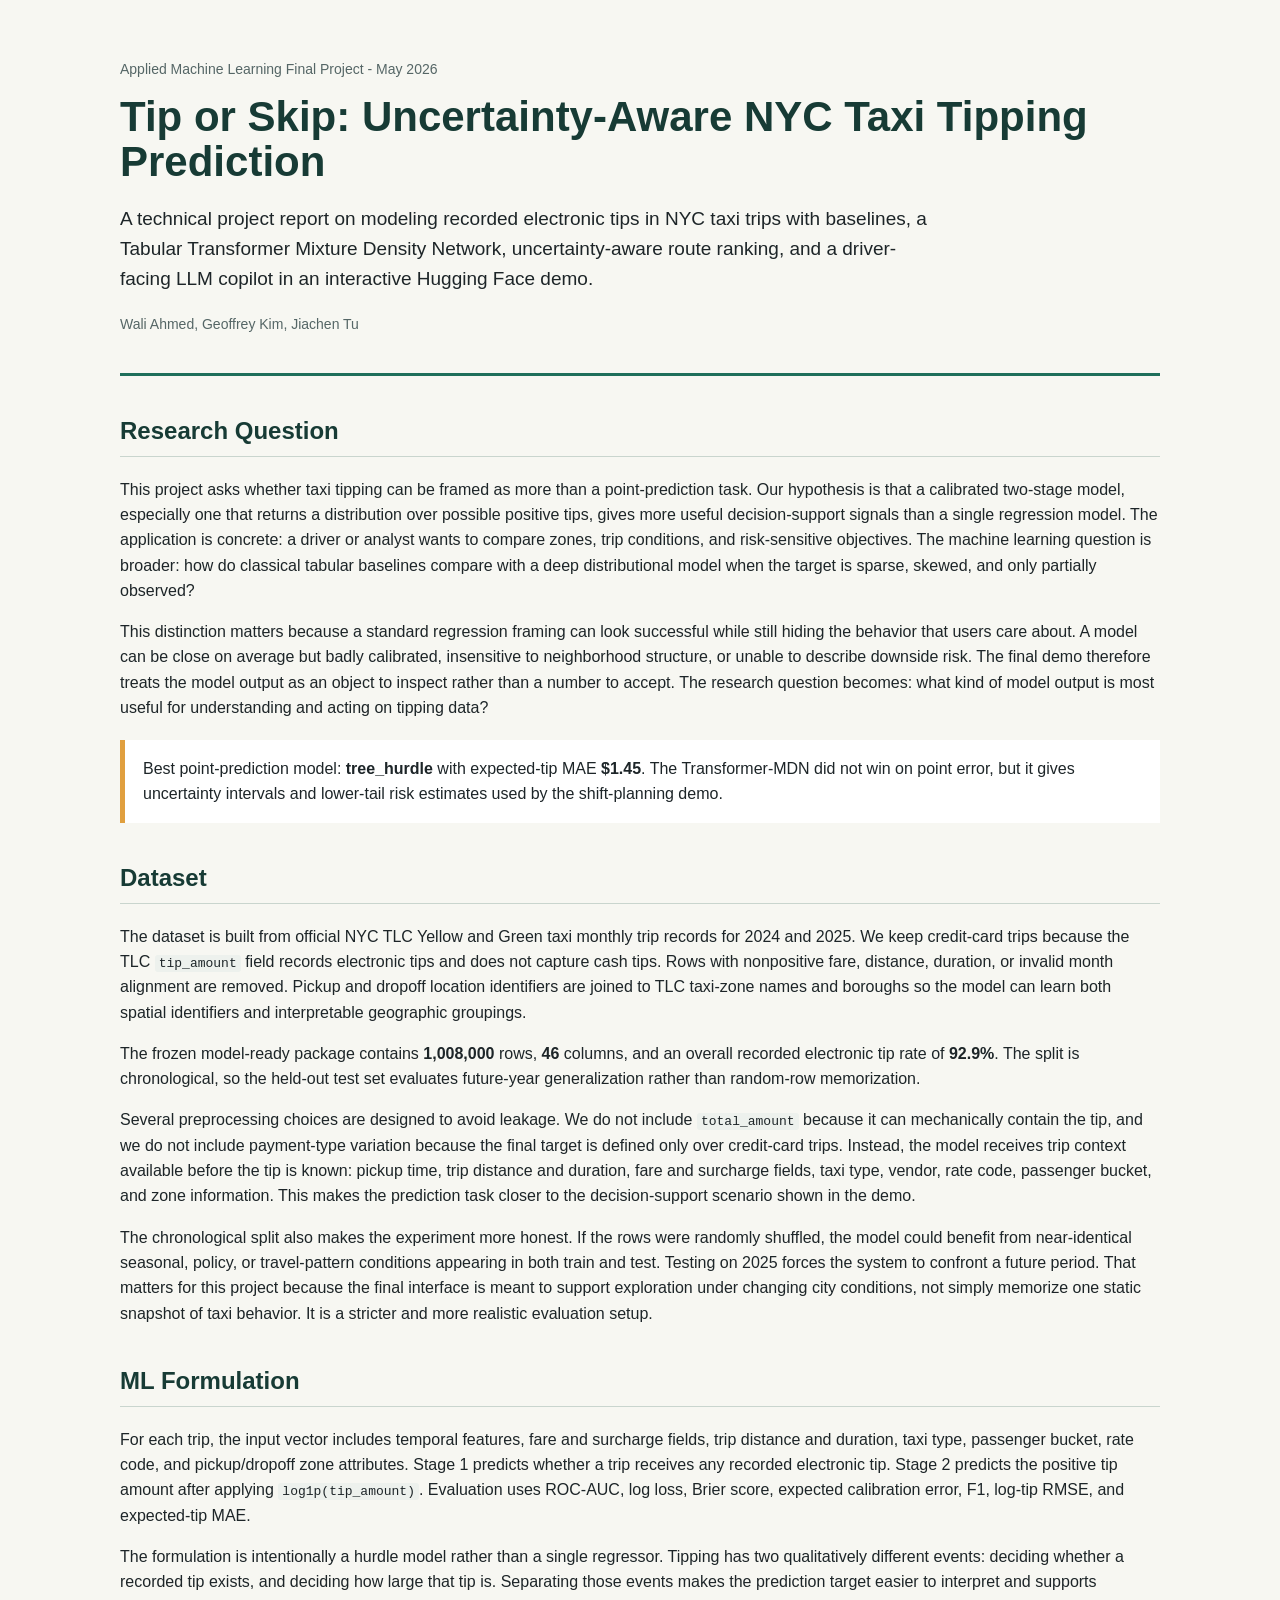
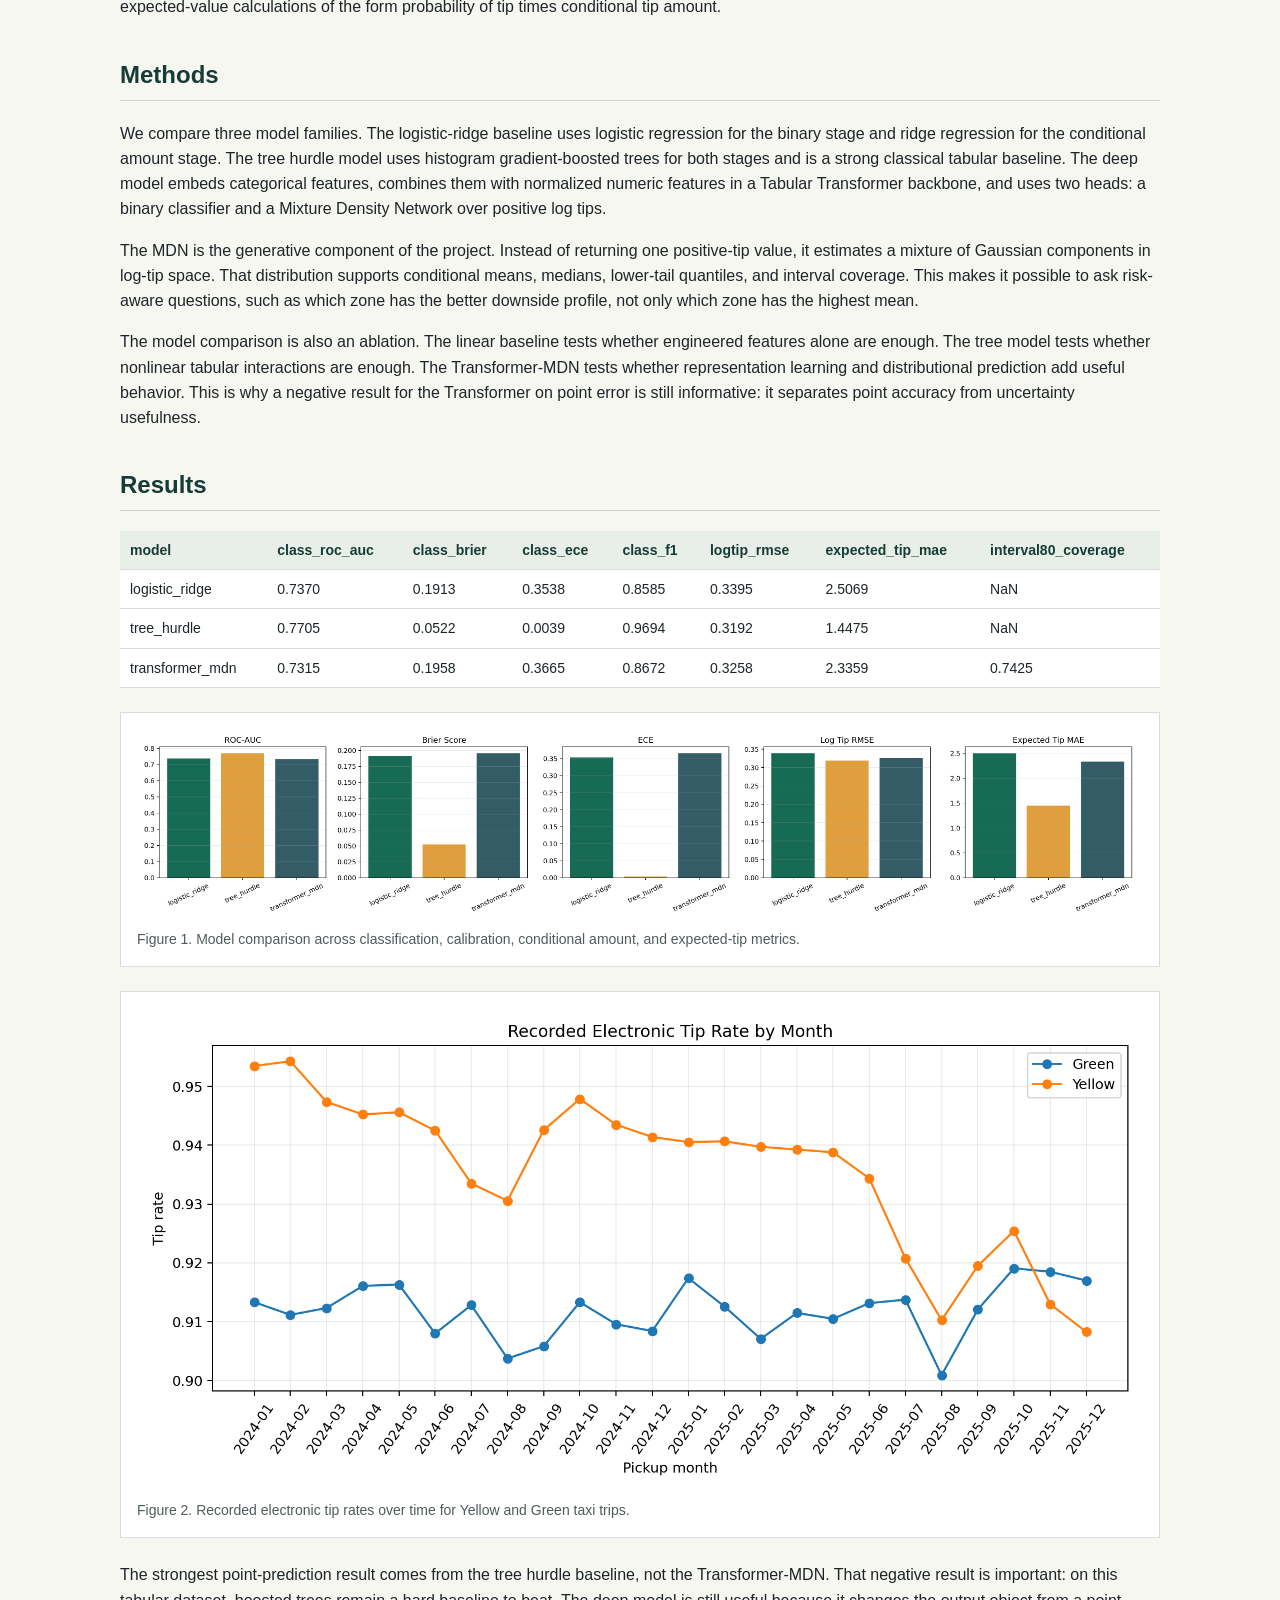
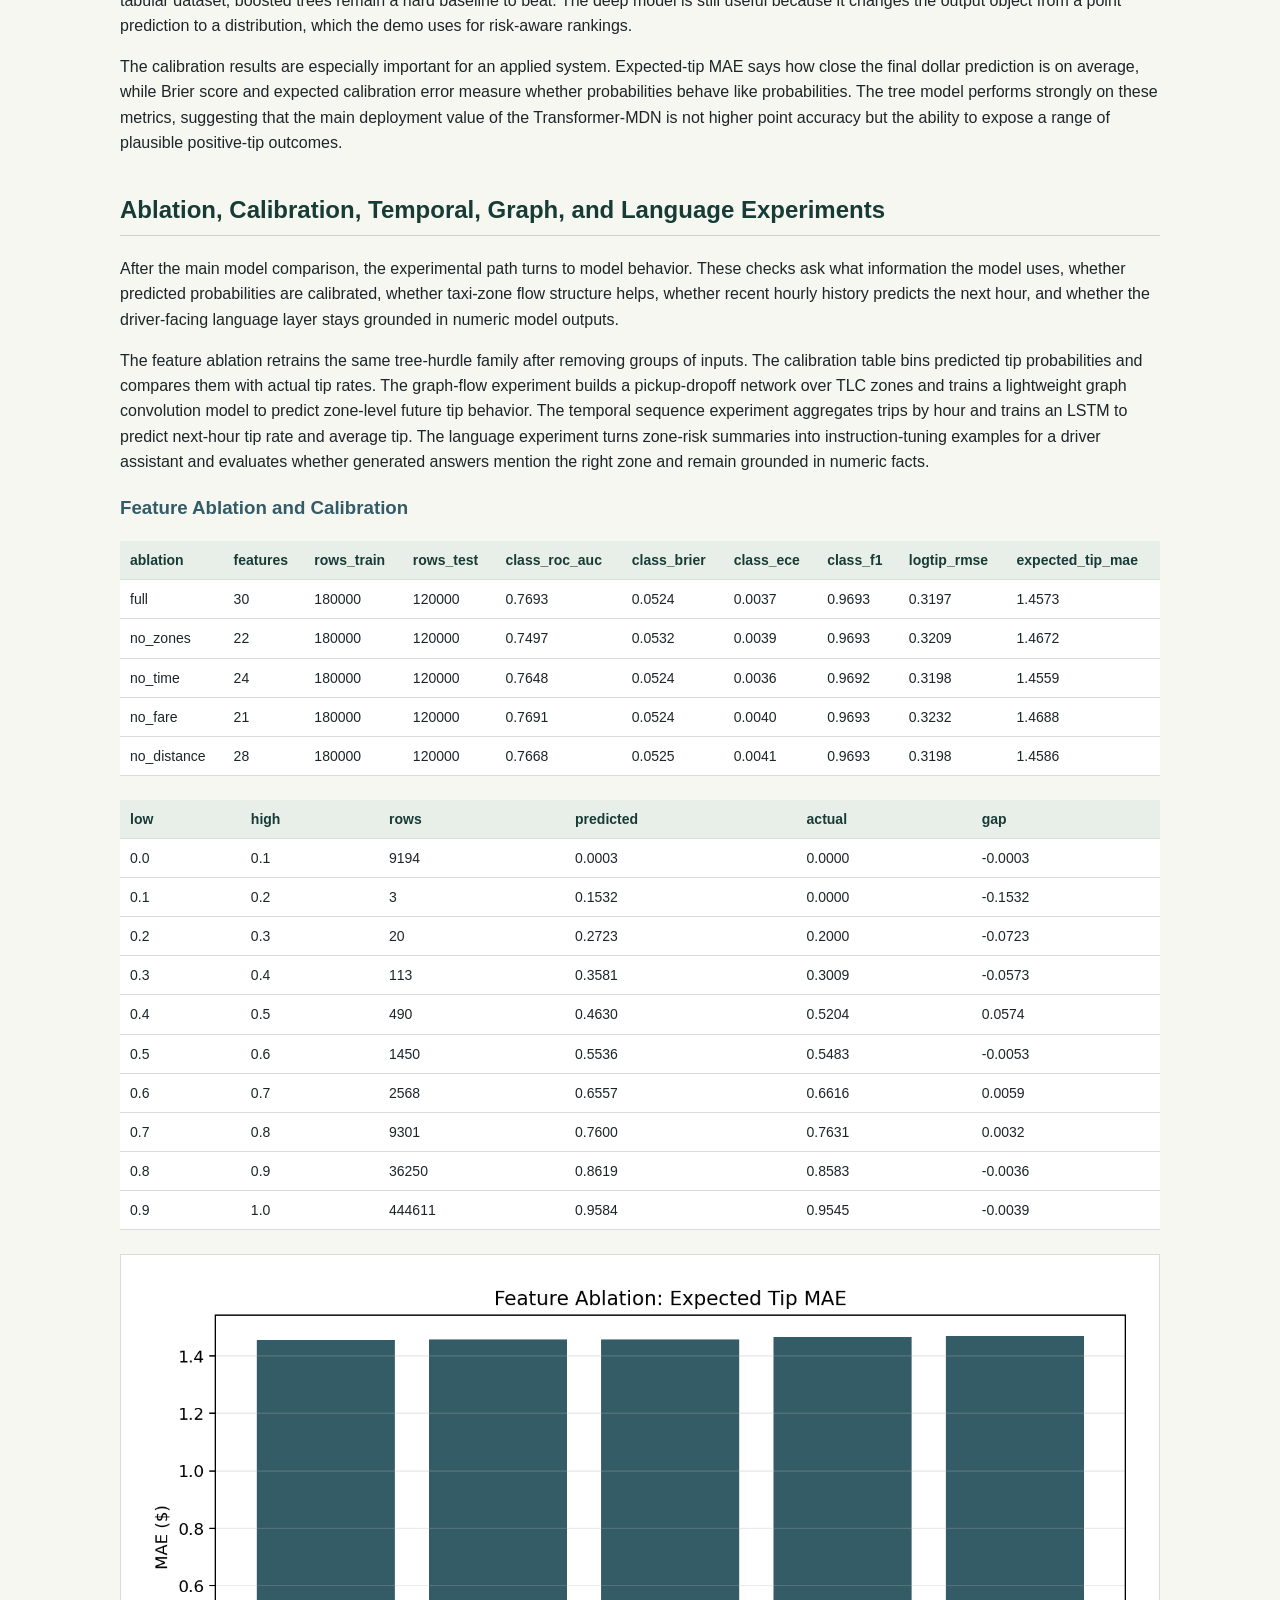
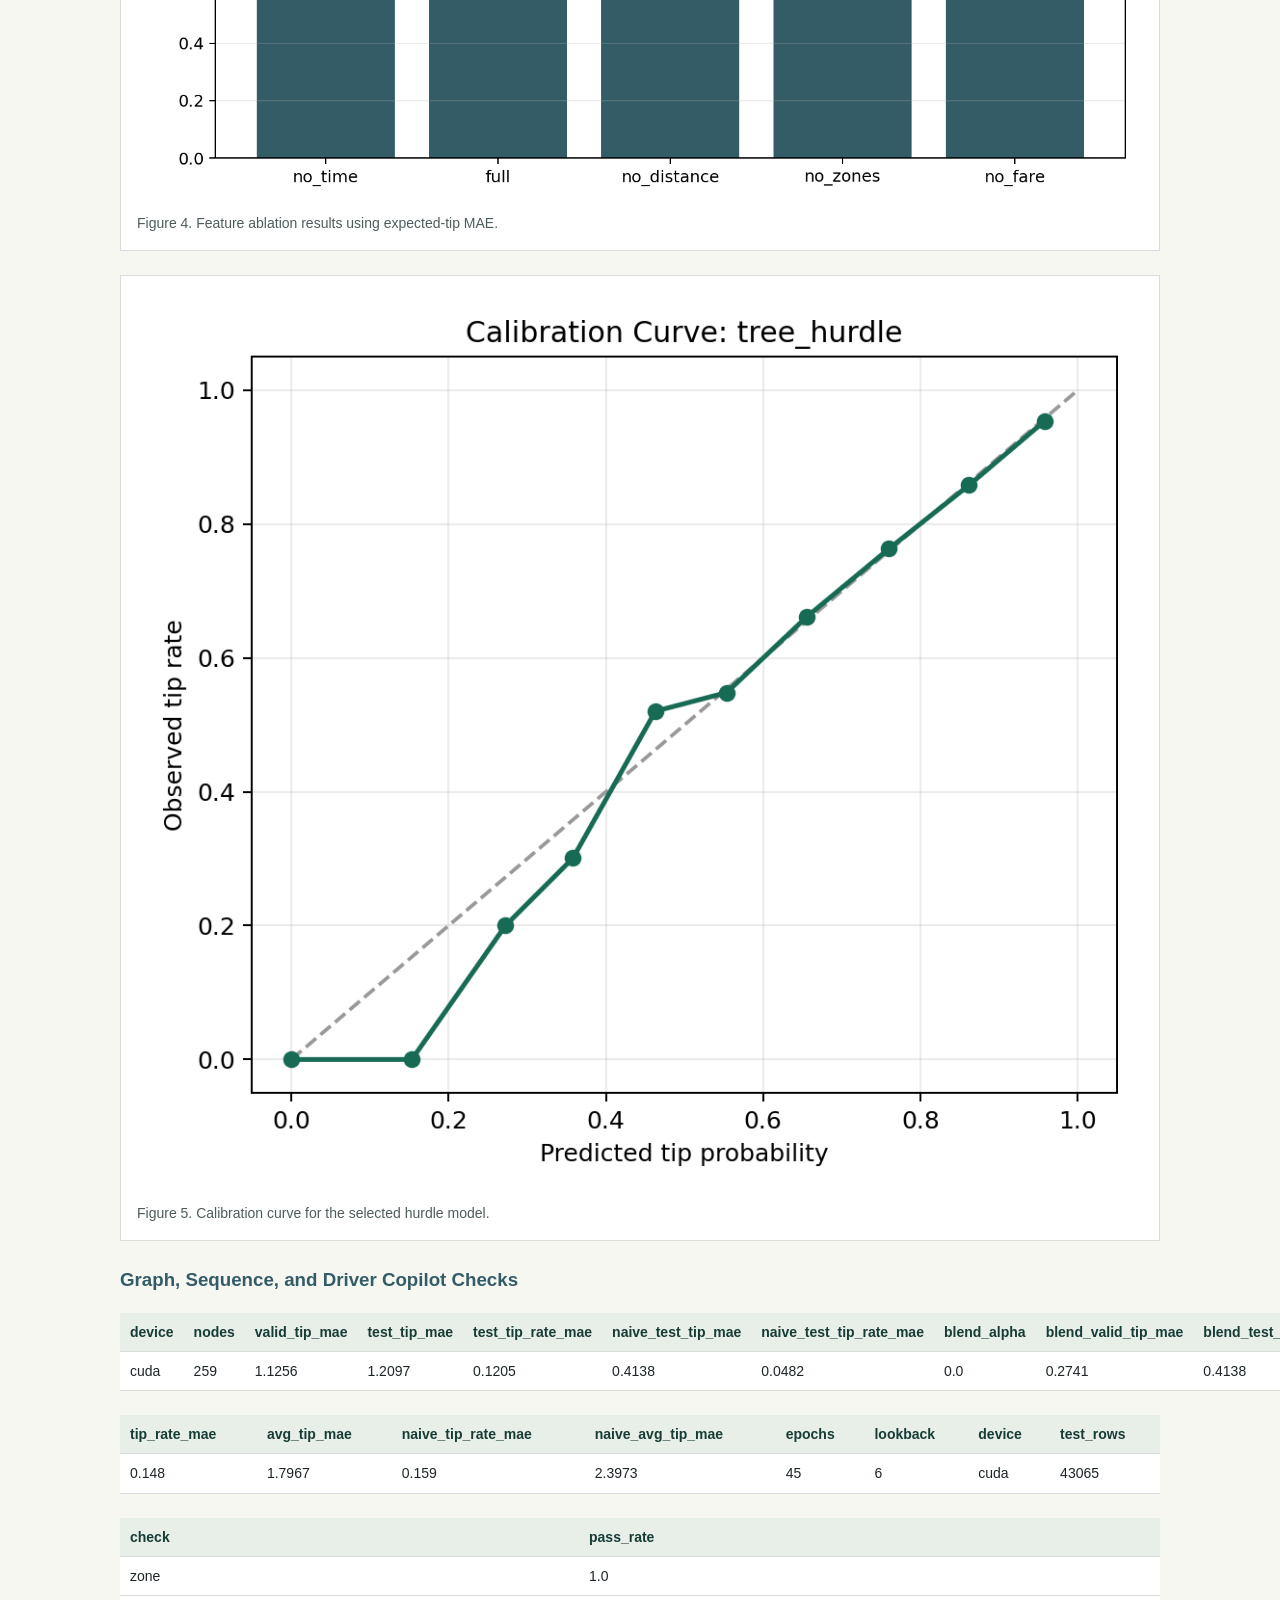
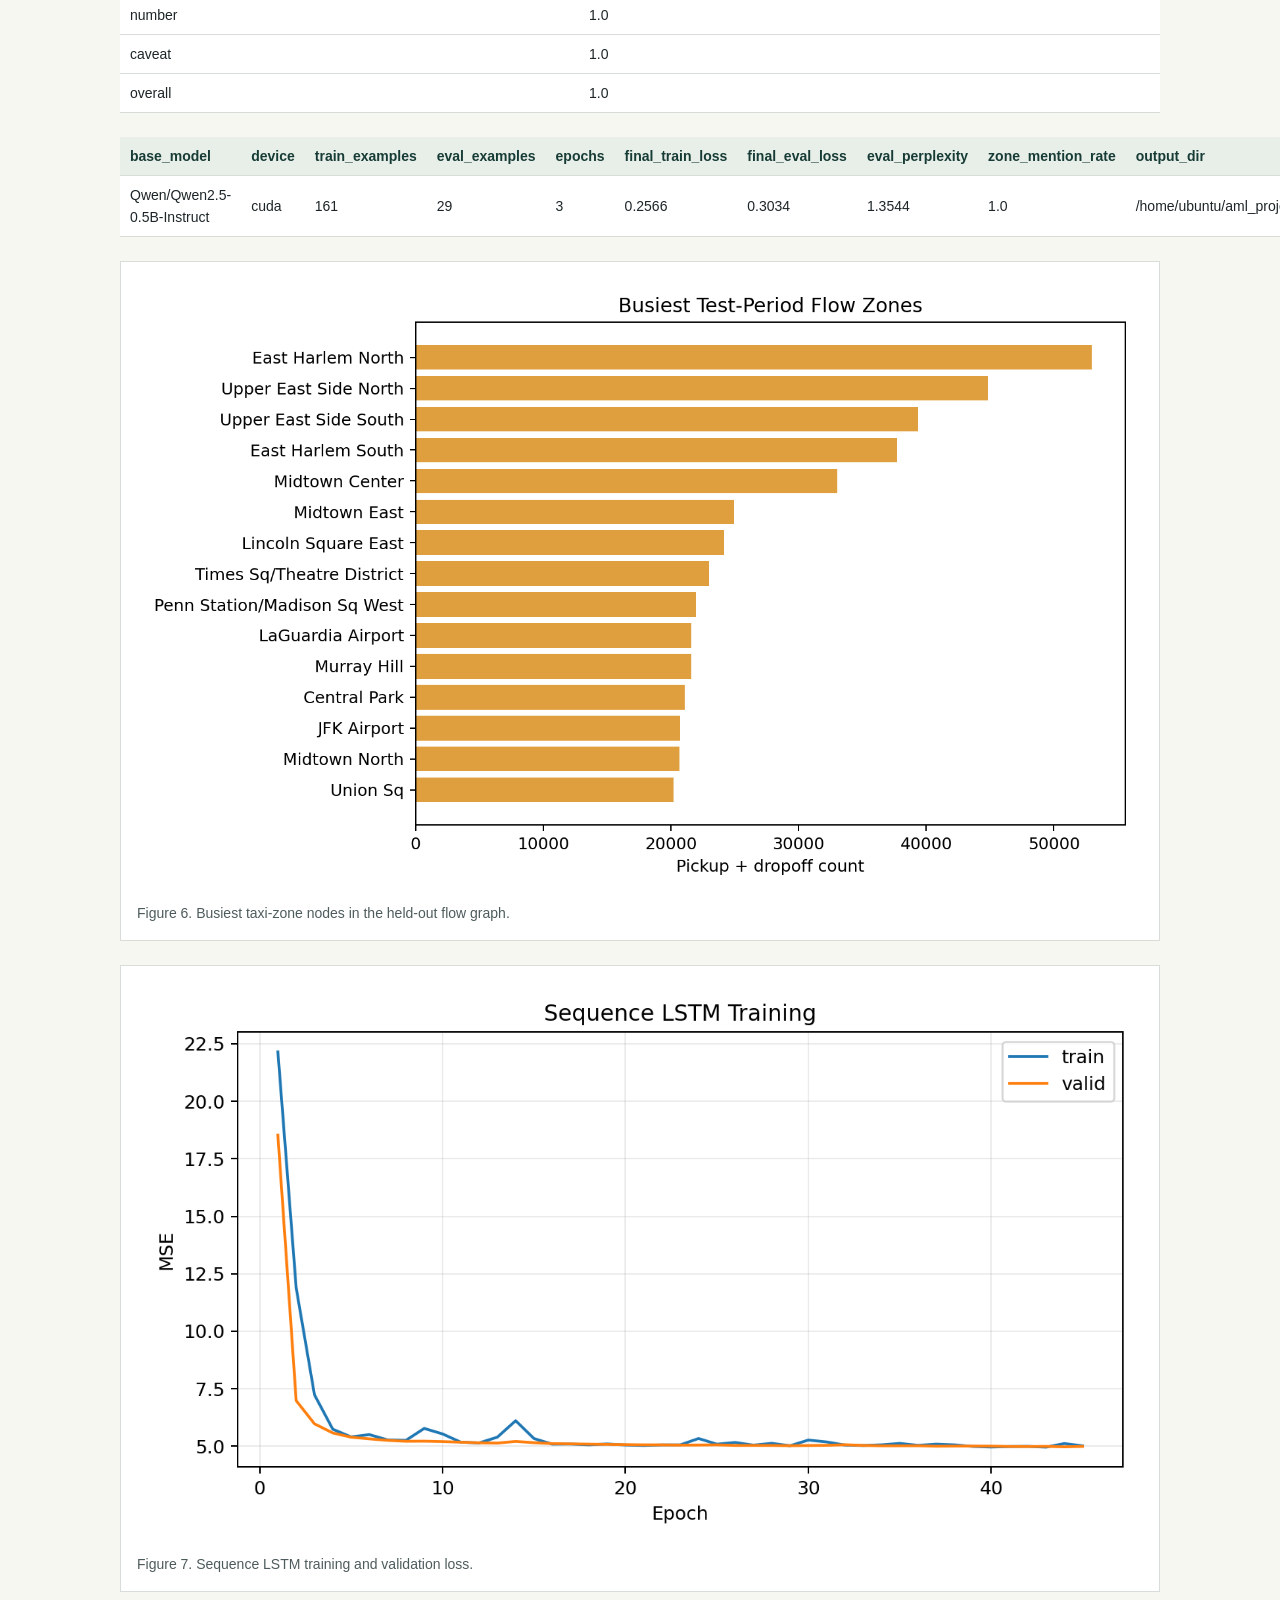
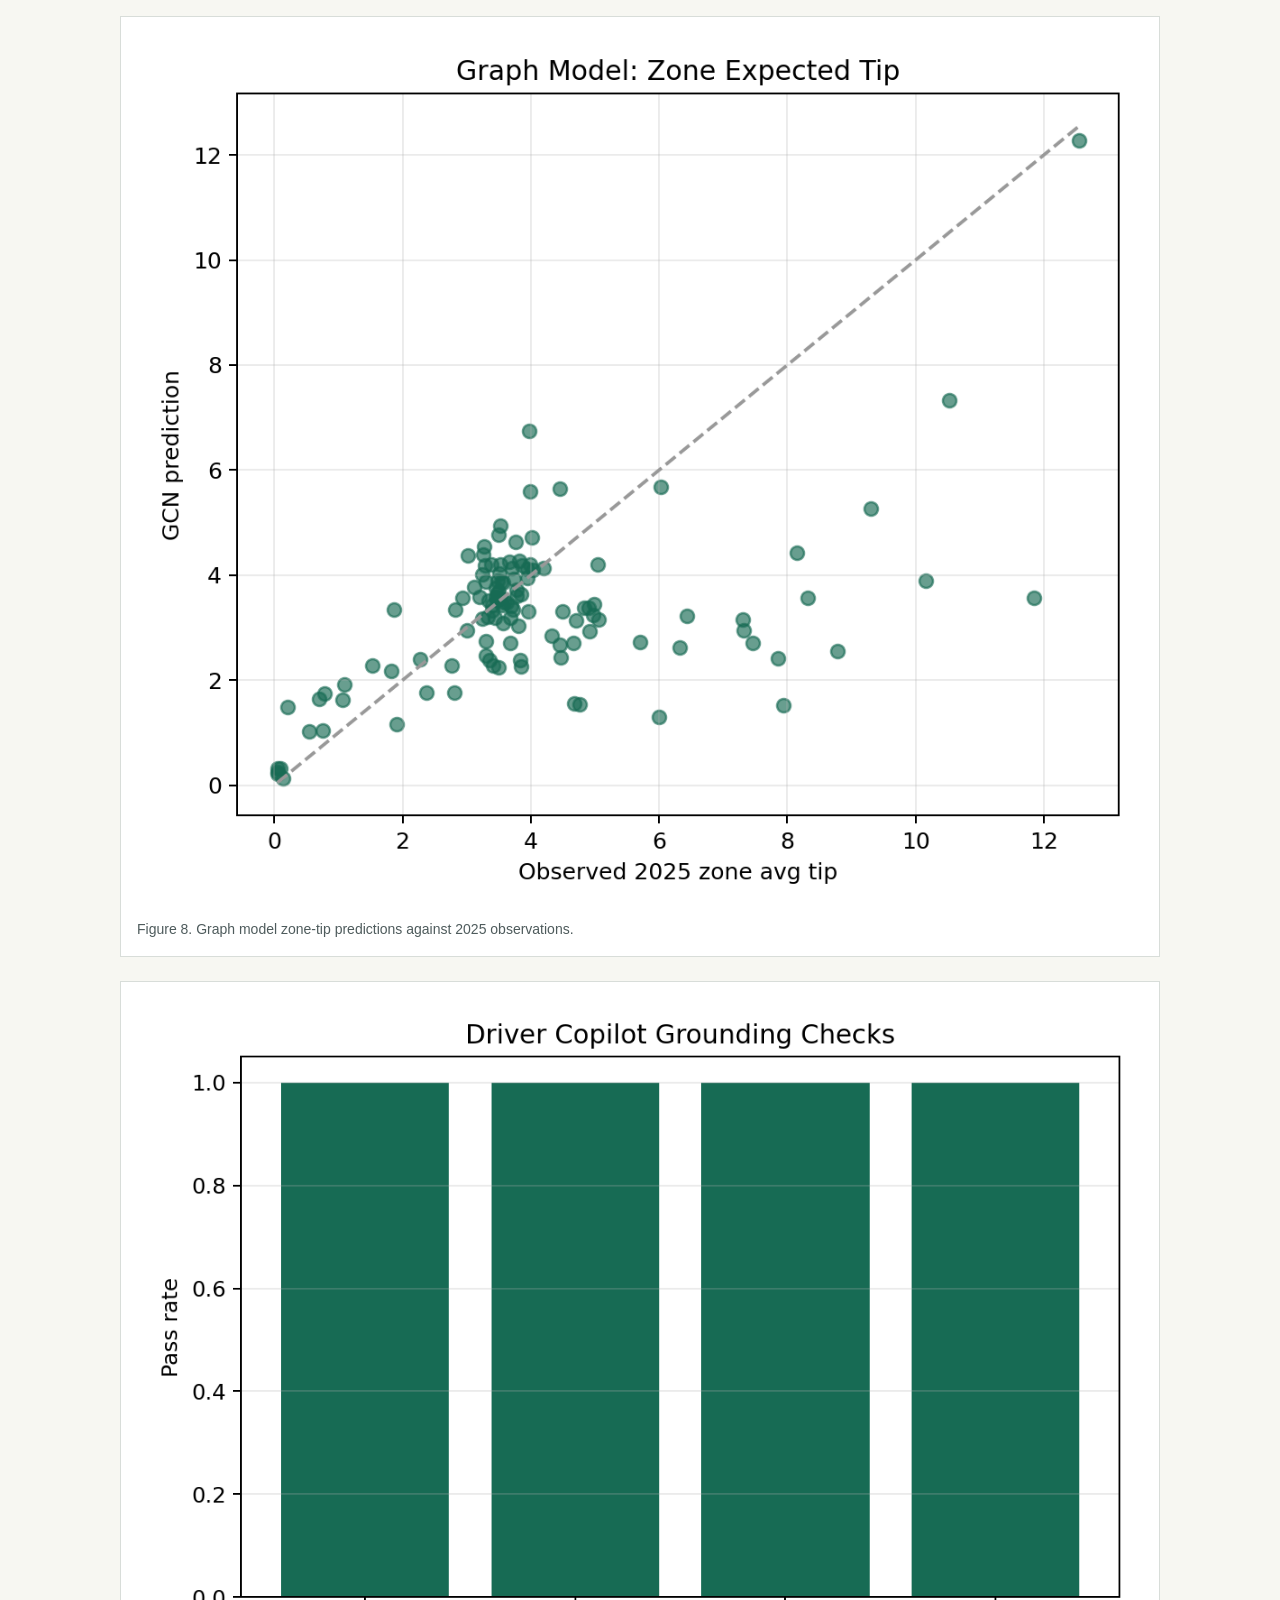
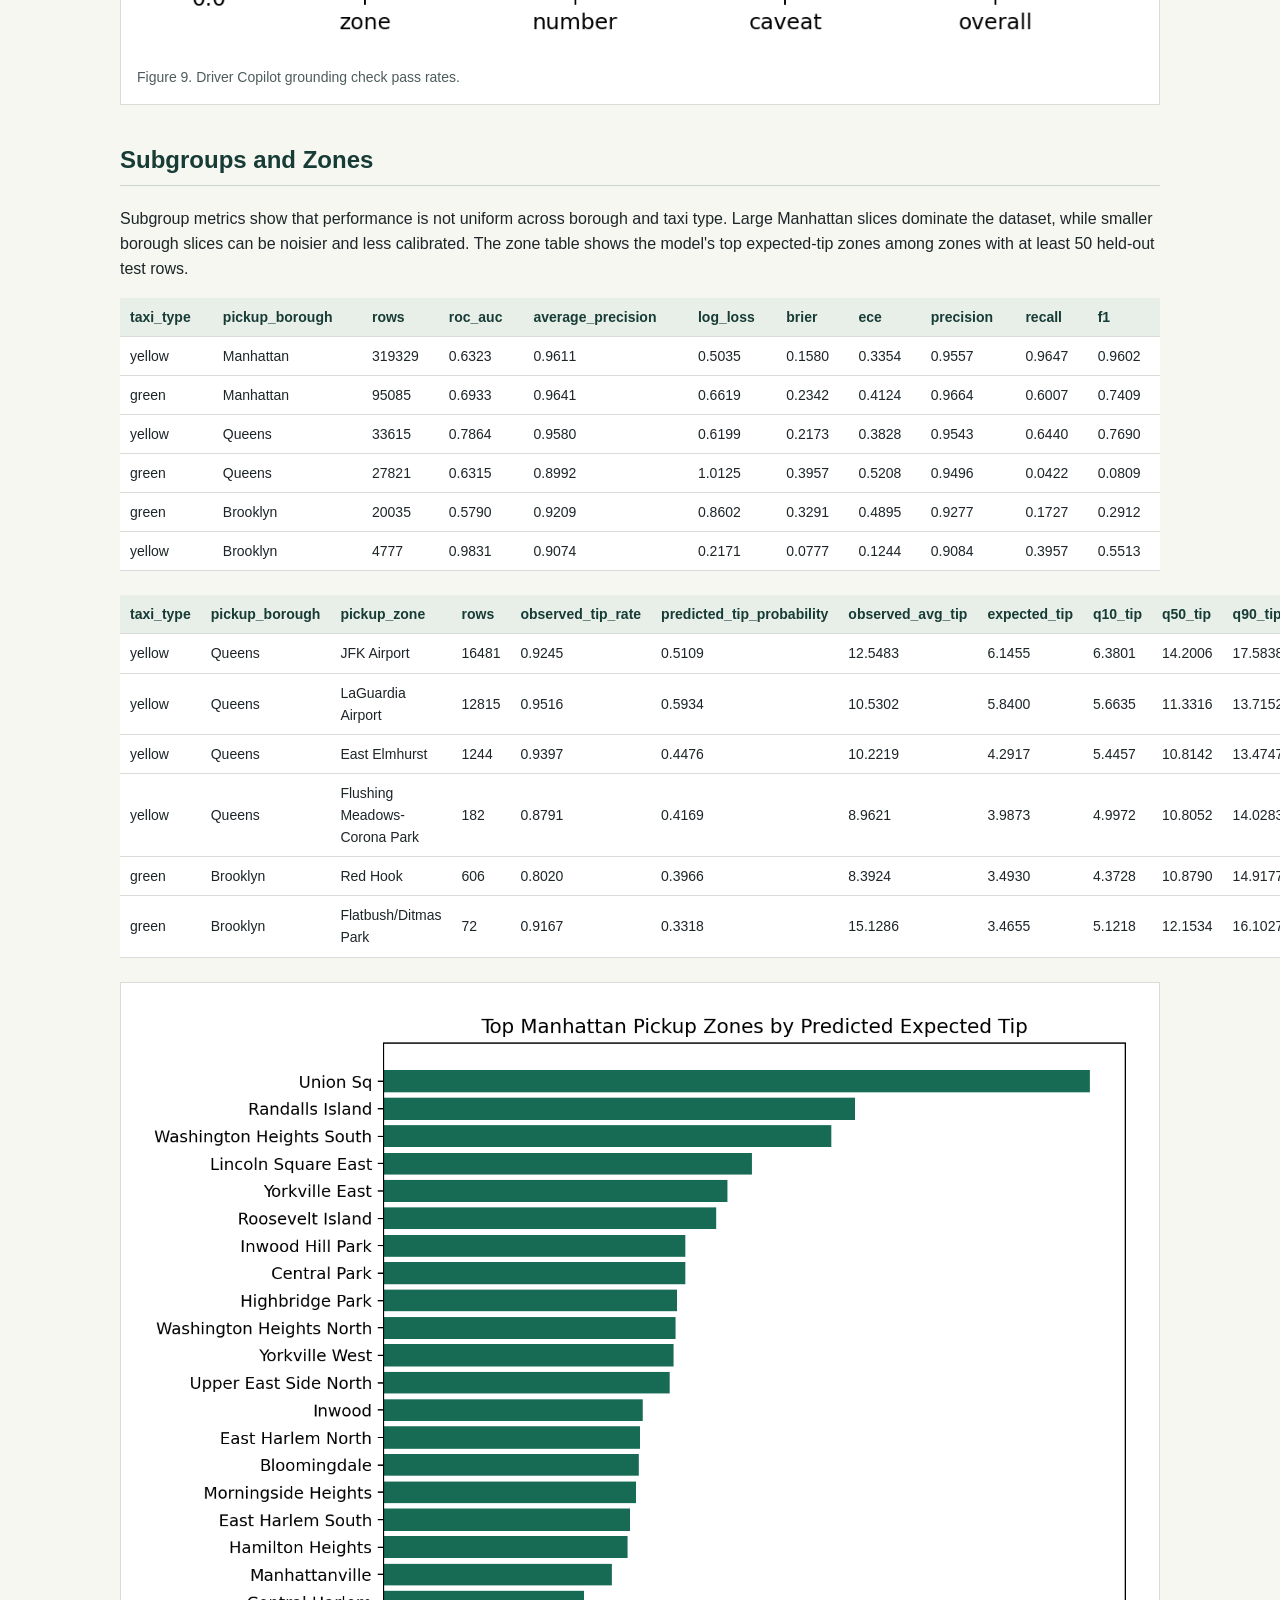
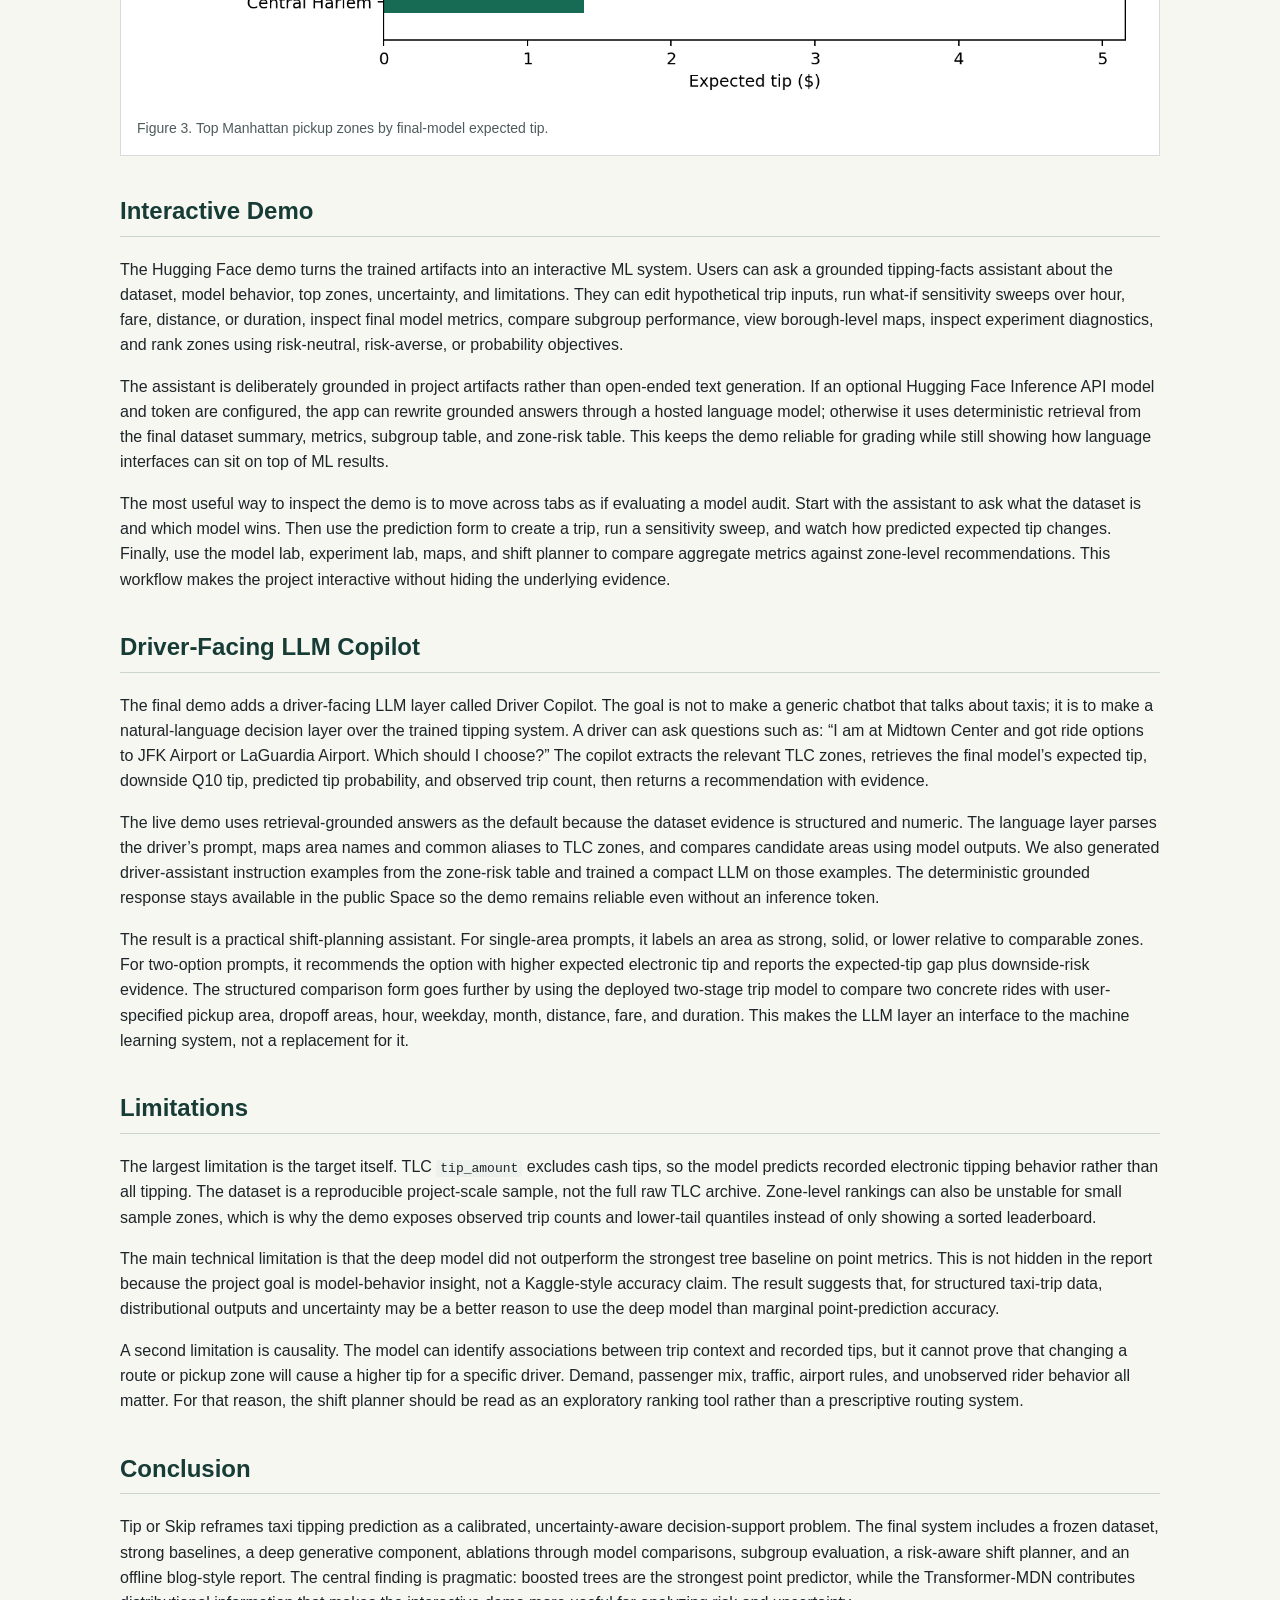
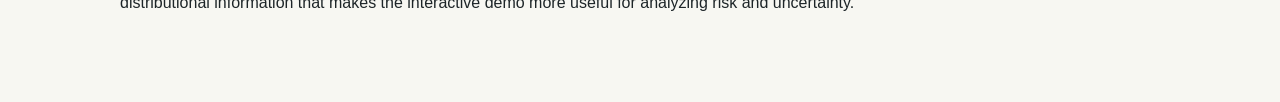
==== artifacts/final_report/index.html @ 4ca1d61a "Refine experiment flow and borough maps" ====
<!doctype html>
<html lang="en">
<head>
  <meta charset="utf-8">
  <meta name="viewport" content="width=device-width, initial-scale=1">
  <title>Tip or Skip: Uncertainty-Aware NYC Taxi Tipping Prediction</title>
  <style>
    body { margin: 0; font-family: Arial, Helvetica, sans-serif; color: #1d2528; background: #f7f7f2; line-height: 1.58; }
    main { max-width: 1040px; margin: 0 auto; padding: 44px 24px 72px; }
    header { border-bottom: 3px solid #1f6f5b; padding-bottom: 24px; margin-bottom: 32px; }
    h1 { font-size: 42px; line-height: 1.08; margin: 0 0 12px; color: #173b35; }
    h2 { margin-top: 36px; color: #173b35; border-bottom: 1px solid #c9d5ce; padding-bottom: 6px; }
    h3 { color: #335c67; }
    .dek { font-size: 19px; max-width: 820px; }
    .meta { color: #566; font-size: 14px; }
    .callout { background: #fff; border-left: 5px solid #e09f3e; padding: 16px 18px; margin: 20px 0; }
    figure { margin: 24px 0; background: #fff; padding: 16px; border: 1px solid #d8ddd9; }
    figcaption { color: #4e5b5c; font-size: 14px; margin-top: 8px; }
    img { max-width: 100%; height: auto; display: block; }
    .data-table { width: 100%; border-collapse: collapse; margin: 16px 0 24px; background: #fff; font-size: 14px; }
    .data-table th, .data-table td { border-bottom: 1px solid #d8ddd9; padding: 8px 10px; text-align: left; }
    .data-table th { background: #e8efe9; color: #173b35; }
    code { background: #edf1ed; padding: 1px 4px; border-radius: 3px; }
  </style>
</head>
<body>
<main>
<header>
  <p class="meta">Applied Machine Learning Final Project - May 2026</p>
  <h1>Tip or Skip: Uncertainty-Aware NYC Taxi Tipping Prediction</h1>
  <p class="dek">A technical project report on modeling recorded electronic tips in NYC taxi trips with baselines, a Tabular Transformer Mixture Density Network, uncertainty-aware route ranking, and a driver-facing LLM copilot in an interactive Hugging Face demo.</p>
  <p class="meta">Wali Ahmed, Geoffrey Kim, Jiachen Tu</p>
</header>

<section>
  <h2>Research Question</h2>
  <p>This project asks whether taxi tipping can be framed as more than a point-prediction task. Our hypothesis is that a calibrated two-stage model, especially one that returns a distribution over possible positive tips, gives more useful decision-support signals than a single regression model. The application is concrete: a driver or analyst wants to compare zones, trip conditions, and risk-sensitive objectives. The machine learning question is broader: how do classical tabular baselines compare with a deep distributional model when the target is sparse, skewed, and only partially observed?</p>
  <p>This distinction matters because a standard regression framing can look successful while still hiding the behavior that users care about. A model can be close on average but badly calibrated, insensitive to neighborhood structure, or unable to describe downside risk. The final demo therefore treats the model output as an object to inspect rather than a number to accept. The research question becomes: what kind of model output is most useful for understanding and acting on tipping data?</p>
  <div class="callout">Best point-prediction model: <strong>tree_hurdle</strong> with expected-tip MAE <strong>$1.45</strong>. The Transformer-MDN did not win on point error, but it gives uncertainty intervals and lower-tail risk estimates used by the shift-planning demo.</div>
</section>

<section>
  <h2>Dataset</h2>
  <p>The dataset is built from official NYC TLC Yellow and Green taxi monthly trip records for 2024 and 2025. We keep credit-card trips because the TLC <code>tip_amount</code> field records electronic tips and does not capture cash tips. Rows with nonpositive fare, distance, duration, or invalid month alignment are removed. Pickup and dropoff location identifiers are joined to TLC taxi-zone names and boroughs so the model can learn both spatial identifiers and interpretable geographic groupings.</p>
  <p>The frozen model-ready package contains <strong>1,008,000</strong> rows, <strong>46</strong> columns, and an overall recorded electronic tip rate of <strong>92.9%</strong>. The split is chronological, so the held-out test set evaluates future-year generalization rather than random-row memorization.</p>
  <p>Several preprocessing choices are designed to avoid leakage. We do not include <code>total_amount</code> because it can mechanically contain the tip, and we do not include payment-type variation because the final target is defined only over credit-card trips. Instead, the model receives trip context available before the tip is known: pickup time, trip distance and duration, fare and surcharge fields, taxi type, vendor, rate code, passenger bucket, and zone information. This makes the prediction task closer to the decision-support scenario shown in the demo.</p>
  <p>The chronological split also makes the experiment more honest. If the rows were randomly shuffled, the model could benefit from near-identical seasonal, policy, or travel-pattern conditions appearing in both train and test. Testing on 2025 forces the system to confront a future period. That matters for this project because the final interface is meant to support exploration under changing city conditions, not simply memorize one static snapshot of taxi behavior. It is a stricter and more realistic evaluation setup.</p>
</section>

<section>
  <h2>ML Formulation</h2>
  <p>For each trip, the input vector includes temporal features, fare and surcharge fields, trip distance and duration, taxi type, passenger bucket, rate code, and pickup/dropoff zone attributes. Stage 1 predicts whether a trip receives any recorded electronic tip. Stage 2 predicts the positive tip amount after applying <code>log1p(tip_amount)</code>. Evaluation uses ROC-AUC, log loss, Brier score, expected calibration error, F1, log-tip RMSE, and expected-tip MAE.</p>
  <p>The formulation is intentionally a hurdle model rather than a single regressor. Tipping has two qualitatively different events: deciding whether a recorded tip exists, and deciding how large that tip is. Separating those events makes the prediction target easier to interpret and supports expected-value calculations of the form probability of tip times conditional tip amount.</p>
</section>

<section>
  <h2>Methods</h2>
  <p>We compare three model families. The logistic-ridge baseline uses logistic regression for the binary stage and ridge regression for the conditional amount stage. The tree hurdle model uses histogram gradient-boosted trees for both stages and is a strong classical tabular baseline. The deep model embeds categorical features, combines them with normalized numeric features in a Tabular Transformer backbone, and uses two heads: a binary classifier and a Mixture Density Network over positive log tips.</p>
  <p>The MDN is the generative component of the project. Instead of returning one positive-tip value, it estimates a mixture of Gaussian components in log-tip space. That distribution supports conditional means, medians, lower-tail quantiles, and interval coverage. This makes it possible to ask risk-aware questions, such as which zone has the better downside profile, not only which zone has the highest mean.</p>
  <p>The model comparison is also an ablation. The linear baseline tests whether engineered features alone are enough. The tree model tests whether nonlinear tabular interactions are enough. The Transformer-MDN tests whether representation learning and distributional prediction add useful behavior. This is why a negative result for the Transformer on point error is still informative: it separates point accuracy from uncertainty usefulness.</p>
</section>

<section>
  <h2>Results</h2>
  <table class="dataframe data-table">
  <thead>
    <tr style="text-align: right;">
      <th>model</th>
      <th>class_roc_auc</th>
      <th>class_brier</th>
      <th>class_ece</th>
      <th>class_f1</th>
      <th>logtip_rmse</th>
      <th>expected_tip_mae</th>
      <th>interval80_coverage</th>
    </tr>
  </thead>
  <tbody>
    <tr>
      <td>logistic_ridge</td>
      <td>0.7370</td>
      <td>0.1913</td>
      <td>0.3538</td>
      <td>0.8585</td>
      <td>0.3395</td>
      <td>2.5069</td>
      <td>NaN</td>
    </tr>
    <tr>
      <td>tree_hurdle</td>
      <td>0.7705</td>
      <td>0.0522</td>
      <td>0.0039</td>
      <td>0.9694</td>
      <td>0.3192</td>
      <td>1.4475</td>
      <td>NaN</td>
    </tr>
    <tr>
      <td>transformer_mdn</td>
      <td>0.7315</td>
      <td>0.1958</td>
      <td>0.3665</td>
      <td>0.8672</td>
      <td>0.3258</td>
      <td>2.3359</td>
      <td>0.7425</td>
    </tr>
  </tbody>
</table>
  <figure><img alt="Model comparison" src="[data-uri]"><figcaption>Figure 1. Model comparison across classification, calibration, conditional amount, and expected-tip metrics.</figcaption></figure>
  <figure><img alt="Monthly tip rate" src="[data-uri]"><figcaption>Figure 2. Recorded electronic tip rates over time for Yellow and Green taxi trips.</figcaption></figure>
  <p>The strongest point-prediction result comes from the tree hurdle baseline, not the Transformer-MDN. That negative result is important: on this tabular dataset, boosted trees remain a hard baseline to beat. The deep model is still useful because it changes the output object from a point prediction to a distribution, which the demo uses for risk-aware rankings.</p>
  <p>The calibration results are especially important for an applied system. Expected-tip MAE says how close the final dollar prediction is on average, while Brier score and expected calibration error measure whether probabilities behave like probabilities. The tree model performs strongly on these metrics, suggesting that the main deployment value of the Transformer-MDN is not higher point accuracy but the ability to expose a range of plausible positive-tip outcomes.</p>
</section>

<section>
  <h2>Ablation, Calibration, Temporal, Graph, and Language Experiments</h2>
  <p>After the main model comparison, the experimental path turns to model behavior. These checks ask what information the model uses, whether predicted probabilities are calibrated, whether taxi-zone flow structure helps, whether recent hourly history predicts the next hour, and whether the driver-facing language layer stays grounded in numeric model outputs.</p>
  <p>The feature ablation retrains the same tree-hurdle family after removing groups of inputs. The calibration table bins predicted tip probabilities and compares them with actual tip rates. The graph-flow experiment builds a pickup-dropoff network over TLC zones and trains a lightweight graph convolution model to predict zone-level future tip behavior. The temporal sequence experiment aggregates trips by hour and trains an LSTM to predict next-hour tip rate and average tip. The language experiment turns zone-risk summaries into instruction-tuning examples for a driver assistant and evaluates whether generated answers mention the right zone and remain grounded in numeric facts.</p>
  <h3>Feature Ablation and Calibration</h3>
  <table class="dataframe data-table">
  <thead>
    <tr style="text-align: right;">
      <th>ablation</th>
      <th>features</th>
      <th>rows_train</th>
      <th>rows_test</th>
      <th>class_roc_auc</th>
      <th>class_brier</th>
      <th>class_ece</th>
      <th>class_f1</th>
      <th>logtip_rmse</th>
      <th>expected_tip_mae</th>
    </tr>
  </thead>
  <tbody>
    <tr>
      <td>full</td>
      <td>30</td>
      <td>180000</td>
      <td>120000</td>
      <td>0.7693</td>
      <td>0.0524</td>
      <td>0.0037</td>
      <td>0.9693</td>
      <td>0.3197</td>
      <td>1.4573</td>
    </tr>
    <tr>
      <td>no_zones</td>
      <td>22</td>
      <td>180000</td>
      <td>120000</td>
      <td>0.7497</td>
      <td>0.0532</td>
      <td>0.0039</td>
      <td>0.9693</td>
      <td>0.3209</td>
      <td>1.4672</td>
    </tr>
    <tr>
      <td>no_time</td>
      <td>24</td>
      <td>180000</td>
      <td>120000</td>
      <td>0.7648</td>
      <td>0.0524</td>
      <td>0.0036</td>
      <td>0.9692</td>
      <td>0.3198</td>
      <td>1.4559</td>
    </tr>
    <tr>
      <td>no_fare</td>
      <td>21</td>
      <td>180000</td>
      <td>120000</td>
      <td>0.7691</td>
      <td>0.0524</td>
      <td>0.0040</td>
      <td>0.9693</td>
      <td>0.3232</td>
      <td>1.4688</td>
    </tr>
    <tr>
      <td>no_distance</td>
      <td>28</td>
      <td>180000</td>
      <td>120000</td>
      <td>0.7668</td>
      <td>0.0525</td>
      <td>0.0041</td>
      <td>0.9693</td>
      <td>0.3198</td>
      <td>1.4586</td>
    </tr>
  </tbody>
</table>
  <table class="dataframe data-table">
  <thead>
    <tr style="text-align: right;">
      <th>low</th>
      <th>high</th>
      <th>rows</th>
      <th>predicted</th>
      <th>actual</th>
      <th>gap</th>
    </tr>
  </thead>
  <tbody>
    <tr>
      <td>0.0</td>
      <td>0.1</td>
      <td>9194</td>
      <td>0.0003</td>
      <td>0.0000</td>
      <td>-0.0003</td>
    </tr>
    <tr>
      <td>0.1</td>
      <td>0.2</td>
      <td>3</td>
      <td>0.1532</td>
      <td>0.0000</td>
      <td>-0.1532</td>
    </tr>
    <tr>
      <td>0.2</td>
      <td>0.3</td>
      <td>20</td>
      <td>0.2723</td>
      <td>0.2000</td>
      <td>-0.0723</td>
    </tr>
    <tr>
      <td>0.3</td>
      <td>0.4</td>
      <td>113</td>
      <td>0.3581</td>
      <td>0.3009</td>
      <td>-0.0573</td>
    </tr>
    <tr>
      <td>0.4</td>
      <td>0.5</td>
      <td>490</td>
      <td>0.4630</td>
      <td>0.5204</td>
      <td>0.0574</td>
    </tr>
    <tr>
      <td>0.5</td>
      <td>0.6</td>
      <td>1450</td>
      <td>0.5536</td>
      <td>0.5483</td>
      <td>-0.0053</td>
    </tr>
    <tr>
      <td>0.6</td>
      <td>0.7</td>
      <td>2568</td>
      <td>0.6557</td>
      <td>0.6616</td>
      <td>0.0059</td>
    </tr>
    <tr>
      <td>0.7</td>
      <td>0.8</td>
      <td>9301</td>
      <td>0.7600</td>
      <td>0.7631</td>
      <td>0.0032</td>
    </tr>
    <tr>
      <td>0.8</td>
      <td>0.9</td>
      <td>36250</td>
      <td>0.8619</td>
      <td>0.8583</td>
      <td>-0.0036</td>
    </tr>
    <tr>
      <td>0.9</td>
      <td>1.0</td>
      <td>444611</td>
      <td>0.9584</td>
      <td>0.9545</td>
      <td>-0.0039</td>
    </tr>
  </tbody>
</table>
  <figure><img alt="Figure 4. Feature ablation results using expected-tip MAE." src="[data-uri]"><figcaption>Figure 4. Feature ablation results using expected-tip MAE.</figcaption></figure>
  <figure><img alt="Figure 5. Calibration curve for the selected hurdle model." src="[data-uri]"><figcaption>Figure 5. Calibration curve for the selected hurdle model.</figcaption></figure>
  <h3>Graph, Sequence, and Driver Copilot Checks</h3>
  <table class="dataframe data-table">
  <thead>
    <tr style="text-align: right;">
      <th>device</th>
      <th>nodes</th>
      <th>valid_tip_mae</th>
      <th>test_tip_mae</th>
      <th>test_tip_rate_mae</th>
      <th>naive_test_tip_mae</th>
      <th>naive_test_tip_rate_mae</th>
      <th>blend_alpha</th>
      <th>blend_valid_tip_mae</th>
      <th>blend_test_tip_mae</th>
    </tr>
  </thead>
  <tbody>
    <tr>
      <td>cuda</td>
      <td>259</td>
      <td>1.1256</td>
      <td>1.2097</td>
      <td>0.1205</td>
      <td>0.4138</td>
      <td>0.0482</td>
      <td>0.0</td>
      <td>0.2741</td>
      <td>0.4138</td>
    </tr>
  </tbody>
</table>
  <table class="dataframe data-table">
  <thead>
    <tr style="text-align: right;">
      <th>tip_rate_mae</th>
      <th>avg_tip_mae</th>
      <th>naive_tip_rate_mae</th>
      <th>naive_avg_tip_mae</th>
      <th>epochs</th>
      <th>lookback</th>
      <th>device</th>
      <th>test_rows</th>
    </tr>
  </thead>
  <tbody>
    <tr>
      <td>0.148</td>
      <td>1.7967</td>
      <td>0.159</td>
      <td>2.3973</td>
      <td>45</td>
      <td>6</td>
      <td>cuda</td>
      <td>43065</td>
    </tr>
  </tbody>
</table>
  <table class="dataframe data-table">
  <thead>
    <tr style="text-align: right;">
      <th>check</th>
      <th>pass_rate</th>
    </tr>
  </thead>
  <tbody>
    <tr>
      <td>zone</td>
      <td>1.0</td>
    </tr>
    <tr>
      <td>number</td>
      <td>1.0</td>
    </tr>
    <tr>
      <td>caveat</td>
      <td>1.0</td>
    </tr>
    <tr>
      <td>overall</td>
      <td>1.0</td>
    </tr>
  </tbody>
</table>
  <table class="dataframe data-table">
  <thead>
    <tr style="text-align: right;">
      <th>base_model</th>
      <th>device</th>
      <th>train_examples</th>
      <th>eval_examples</th>
      <th>epochs</th>
      <th>final_train_loss</th>
      <th>final_eval_loss</th>
      <th>eval_perplexity</th>
      <th>zone_mention_rate</th>
      <th>output_dir</th>
    </tr>
  </thead>
  <tbody>
    <tr>
      <td>Qwen/Qwen2.5-0.5B-Instruct</td>
      <td>cuda</td>
      <td>161</td>
      <td>29</td>
      <td>3</td>
      <td>0.2566</td>
      <td>0.3034</td>
      <td>1.3544</td>
      <td>1.0</td>
      <td>/home/ubuntu/aml_project/Prototype/hf_space/artifacts/a_plus/driver_llm</td>
    </tr>
  </tbody>
</table>
  <figure><img alt="Figure 6. Busiest taxi-zone nodes in the held-out flow graph." src="[data-uri]"><figcaption>Figure 6. Busiest taxi-zone nodes in the held-out flow graph.</figcaption></figure>
  <figure><img alt="Figure 7. Sequence LSTM training and validation loss." src="[data-uri]"><figcaption>Figure 7. Sequence LSTM training and validation loss.</figcaption></figure>
  <figure><img alt="Figure 8. Graph model zone-tip predictions against 2025 observations." src="[data-uri]"><figcaption>Figure 8. Graph model zone-tip predictions against 2025 observations.</figcaption></figure>
  <figure><img alt="Figure 9. Driver Copilot grounding check pass rates." src="[data-uri]"><figcaption>Figure 9. Driver Copilot grounding check pass rates.</figcaption></figure>
</section>


<section>
  <h2>Subgroups and Zones</h2>
  <p>Subgroup metrics show that performance is not uniform across borough and taxi type. Large Manhattan slices dominate the dataset, while smaller borough slices can be noisier and less calibrated. The zone table shows the model's top expected-tip zones among zones with at least 50 held-out test rows.</p>
  <table class="dataframe data-table">
  <thead>
    <tr style="text-align: right;">
      <th>taxi_type</th>
      <th>pickup_borough</th>
      <th>rows</th>
      <th>roc_auc</th>
      <th>average_precision</th>
      <th>log_loss</th>
      <th>brier</th>
      <th>ece</th>
      <th>precision</th>
      <th>recall</th>
      <th>f1</th>
    </tr>
  </thead>
  <tbody>
    <tr>
      <td>yellow</td>
      <td>Manhattan</td>
      <td>319329</td>
      <td>0.6323</td>
      <td>0.9611</td>
      <td>0.5035</td>
      <td>0.1580</td>
      <td>0.3354</td>
      <td>0.9557</td>
      <td>0.9647</td>
      <td>0.9602</td>
    </tr>
    <tr>
      <td>green</td>
      <td>Manhattan</td>
      <td>95085</td>
      <td>0.6933</td>
      <td>0.9641</td>
      <td>0.6619</td>
      <td>0.2342</td>
      <td>0.4124</td>
      <td>0.9664</td>
      <td>0.6007</td>
      <td>0.7409</td>
    </tr>
    <tr>
      <td>yellow</td>
      <td>Queens</td>
      <td>33615</td>
      <td>0.7864</td>
      <td>0.9580</td>
      <td>0.6199</td>
      <td>0.2173</td>
      <td>0.3828</td>
      <td>0.9543</td>
      <td>0.6440</td>
      <td>0.7690</td>
    </tr>
    <tr>
      <td>green</td>
      <td>Queens</td>
      <td>27821</td>
      <td>0.6315</td>
      <td>0.8992</td>
      <td>1.0125</td>
      <td>0.3957</td>
      <td>0.5208</td>
      <td>0.9496</td>
      <td>0.0422</td>
      <td>0.0809</td>
    </tr>
    <tr>
      <td>green</td>
      <td>Brooklyn</td>
      <td>20035</td>
      <td>0.5790</td>
      <td>0.9209</td>
      <td>0.8602</td>
      <td>0.3291</td>
      <td>0.4895</td>
      <td>0.9277</td>
      <td>0.1727</td>
      <td>0.2912</td>
    </tr>
    <tr>
      <td>yellow</td>
      <td>Brooklyn</td>
      <td>4777</td>
      <td>0.9831</td>
      <td>0.9074</td>
      <td>0.2171</td>
      <td>0.0777</td>
      <td>0.1244</td>
      <td>0.9084</td>
      <td>0.3957</td>
      <td>0.5513</td>
    </tr>
  </tbody>
</table>
  <table class="dataframe data-table">
  <thead>
    <tr style="text-align: right;">
      <th>taxi_type</th>
      <th>pickup_borough</th>
      <th>pickup_zone</th>
      <th>rows</th>
      <th>observed_tip_rate</th>
      <th>predicted_tip_probability</th>
      <th>observed_avg_tip</th>
      <th>expected_tip</th>
      <th>q10_tip</th>
      <th>q50_tip</th>
      <th>q90_tip</th>
    </tr>
  </thead>
  <tbody>
    <tr>
      <td>yellow</td>
      <td>Queens</td>
      <td>JFK Airport</td>
      <td>16481</td>
      <td>0.9245</td>
      <td>0.5109</td>
      <td>12.5483</td>
      <td>6.1455</td>
      <td>6.3801</td>
      <td>14.2006</td>
      <td>17.5838</td>
    </tr>
    <tr>
      <td>yellow</td>
      <td>Queens</td>
      <td>LaGuardia Airport</td>
      <td>12815</td>
      <td>0.9516</td>
      <td>0.5934</td>
      <td>10.5302</td>
      <td>5.8400</td>
      <td>5.6635</td>
      <td>11.3316</td>
      <td>13.7152</td>
    </tr>
    <tr>
      <td>yellow</td>
      <td>Queens</td>
      <td>East Elmhurst</td>
      <td>1244</td>
      <td>0.9397</td>
      <td>0.4476</td>
      <td>10.2219</td>
      <td>4.2917</td>
      <td>5.4457</td>
      <td>10.8142</td>
      <td>13.4747</td>
    </tr>
    <tr>
      <td>yellow</td>
      <td>Queens</td>
      <td>Flushing Meadows-Corona Park</td>
      <td>182</td>
      <td>0.8791</td>
      <td>0.4169</td>
      <td>8.9621</td>
      <td>3.9873</td>
      <td>4.9972</td>
      <td>10.8052</td>
      <td>14.0283</td>
    </tr>
    <tr>
      <td>green</td>
      <td>Brooklyn</td>
      <td>Red Hook</td>
      <td>606</td>
      <td>0.8020</td>
      <td>0.3966</td>
      <td>8.3924</td>
      <td>3.4930</td>
      <td>4.3728</td>
      <td>10.8790</td>
      <td>14.9177</td>
    </tr>
    <tr>
      <td>green</td>
      <td>Brooklyn</td>
      <td>Flatbush/Ditmas Park</td>
      <td>72</td>
      <td>0.9167</td>
      <td>0.3318</td>
      <td>15.1286</td>
      <td>3.4655</td>
      <td>5.1218</td>
      <td>12.1534</td>
      <td>16.1027</td>
    </tr>
  </tbody>
</table>
  <figure><img alt="Top zones" src="[data-uri]"><figcaption>Figure 3. Top Manhattan pickup zones by final-model expected tip.</figcaption></figure>
</section>

<section>
  <h2>Interactive Demo</h2>
  <p>The Hugging Face demo turns the trained artifacts into an interactive ML system. Users can ask a grounded tipping-facts assistant about the dataset, model behavior, top zones, uncertainty, and limitations. They can edit hypothetical trip inputs, run what-if sensitivity sweeps over hour, fare, distance, or duration, inspect final model metrics, compare subgroup performance, view borough-level maps, inspect experiment diagnostics, and rank zones using risk-neutral, risk-averse, or probability objectives.</p>
  <p>The assistant is deliberately grounded in project artifacts rather than open-ended text generation. If an optional Hugging Face Inference API model and token are configured, the app can rewrite grounded answers through a hosted language model; otherwise it uses deterministic retrieval from the final dataset summary, metrics, subgroup table, and zone-risk table. This keeps the demo reliable for grading while still showing how language interfaces can sit on top of ML results.</p>
  <p>The most useful way to inspect the demo is to move across tabs as if evaluating a model audit. Start with the assistant to ask what the dataset is and which model wins. Then use the prediction form to create a trip, run a sensitivity sweep, and watch how predicted expected tip changes. Finally, use the model lab, experiment lab, maps, and shift planner to compare aggregate metrics against zone-level recommendations. This workflow makes the project interactive without hiding the underlying evidence.</p>
</section>

<section>
  <h2>Driver-Facing LLM Copilot</h2>
  <p>The final demo adds a driver-facing LLM layer called Driver Copilot. The goal is not to make a generic chatbot that talks about taxis; it is to make a natural-language decision layer over the trained tipping system. A driver can ask questions such as: “I am at Midtown Center and got ride options to JFK Airport or LaGuardia Airport. Which should I choose?” The copilot extracts the relevant TLC zones, retrieves the final model’s expected tip, downside Q10 tip, predicted tip probability, and observed trip count, then returns a recommendation with evidence.</p>
  <p>The live demo uses retrieval-grounded answers as the default because the dataset evidence is structured and numeric. The language layer parses the driver’s prompt, maps area names and common aliases to TLC zones, and compares candidate areas using model outputs. We also generated driver-assistant instruction examples from the zone-risk table and trained a compact LLM on those examples. The deterministic grounded response stays available in the public Space so the demo remains reliable even without an inference token.</p>
  <p>The result is a practical shift-planning assistant. For single-area prompts, it labels an area as strong, solid, or lower relative to comparable zones. For two-option prompts, it recommends the option with higher expected electronic tip and reports the expected-tip gap plus downside-risk evidence. The structured comparison form goes further by using the deployed two-stage trip model to compare two concrete rides with user-specified pickup area, dropoff areas, hour, weekday, month, distance, fare, and duration. This makes the LLM layer an interface to the machine learning system, not a replacement for it.</p>
</section>

<section>
  <h2>Limitations</h2>
  <p>The largest limitation is the target itself. TLC <code>tip_amount</code> excludes cash tips, so the model predicts recorded electronic tipping behavior rather than all tipping. The dataset is a reproducible project-scale sample, not the full raw TLC archive. Zone-level rankings can also be unstable for small sample zones, which is why the demo exposes observed trip counts and lower-tail quantiles instead of only showing a sorted leaderboard.</p>
  <p>The main technical limitation is that the deep model did not outperform the strongest tree baseline on point metrics. This is not hidden in the report because the project goal is model-behavior insight, not a Kaggle-style accuracy claim. The result suggests that, for structured taxi-trip data, distributional outputs and uncertainty may be a better reason to use the deep model than marginal point-prediction accuracy.</p>
  <p>A second limitation is causality. The model can identify associations between trip context and recorded tips, but it cannot prove that changing a route or pickup zone will cause a higher tip for a specific driver. Demand, passenger mix, traffic, airport rules, and unobserved rider behavior all matter. For that reason, the shift planner should be read as an exploratory ranking tool rather than a prescriptive routing system.</p>
</section>

<section>
  <h2>Conclusion</h2>
  <p>Tip or Skip reframes taxi tipping prediction as a calibrated, uncertainty-aware decision-support problem. The final system includes a frozen dataset, strong baselines, a deep generative component, ablations through model comparisons, subgroup evaluation, a risk-aware shift planner, and an offline blog-style report. The central finding is pragmatic: boosted trees are the strongest point predictor, while the Transformer-MDN contributes distributional information that makes the interactive demo more useful for analyzing risk and uncertainty.</p>
</section>
</main>
</body>
</html>
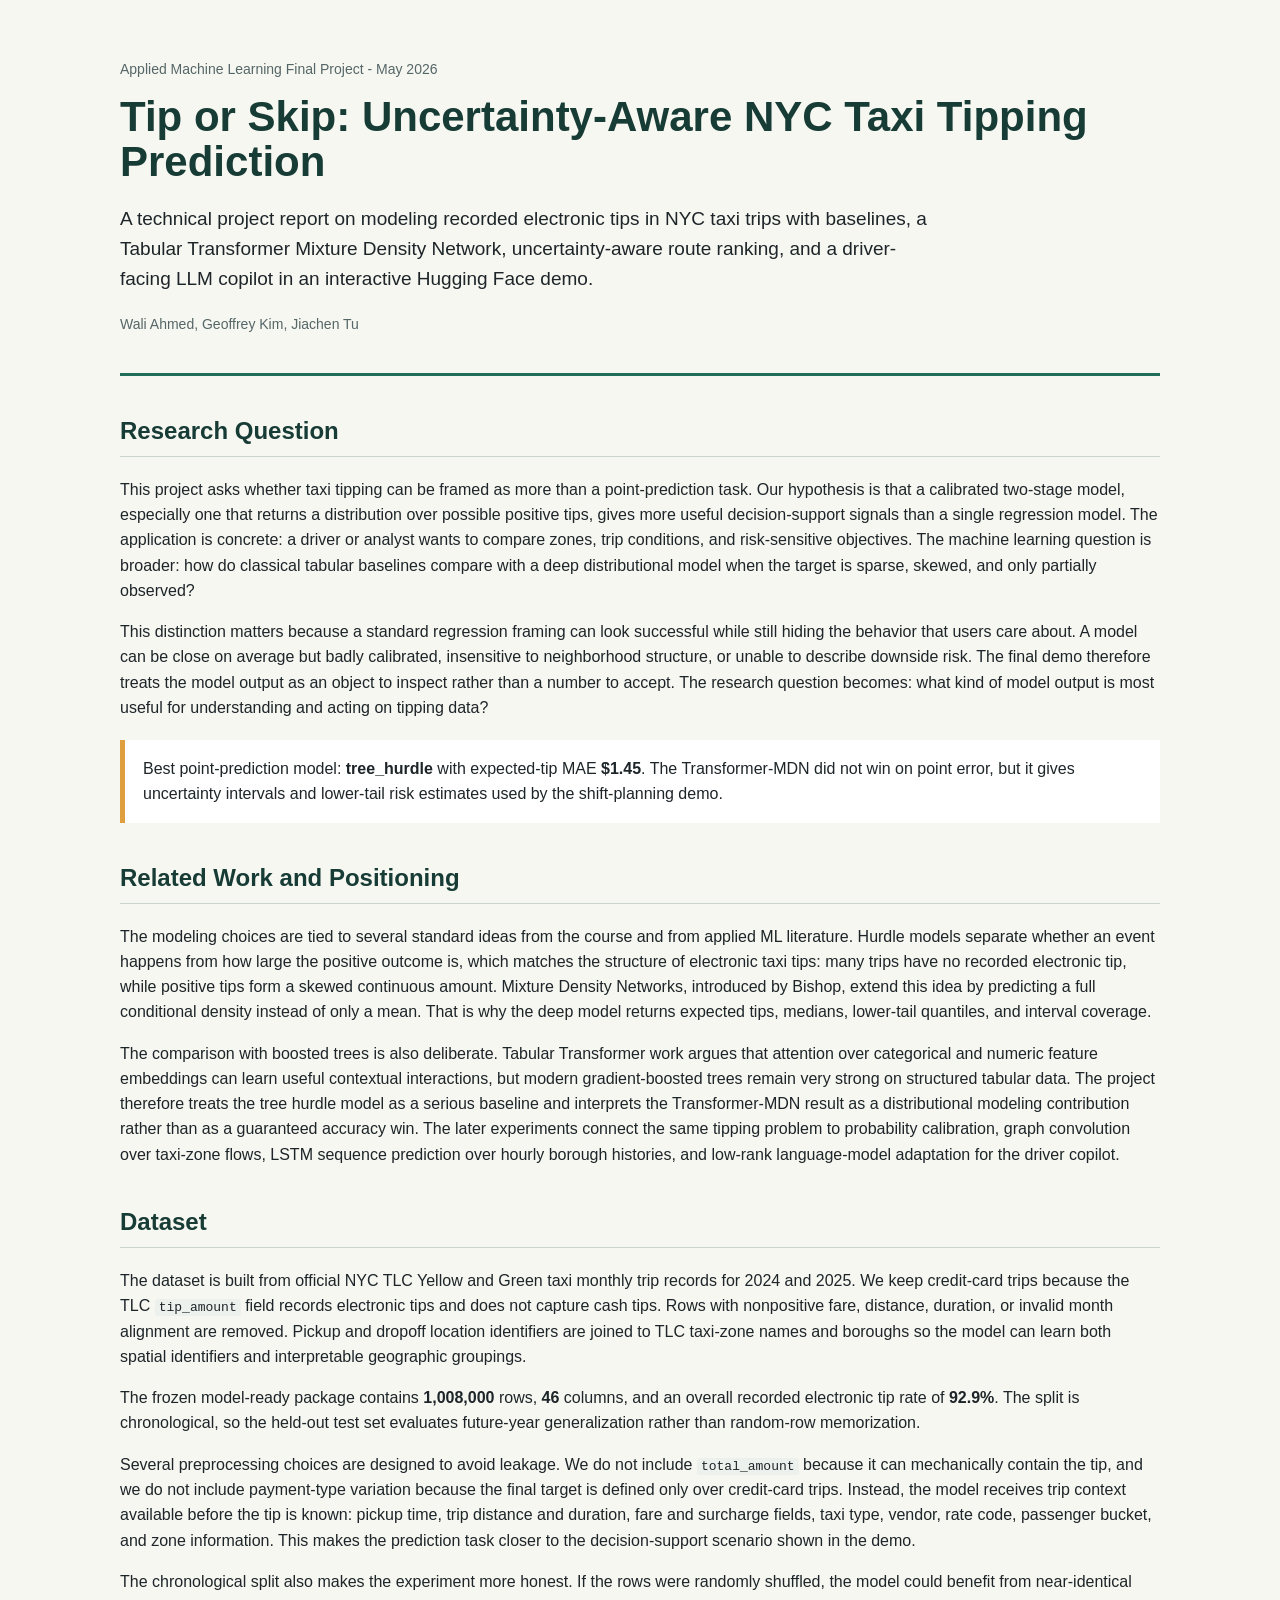
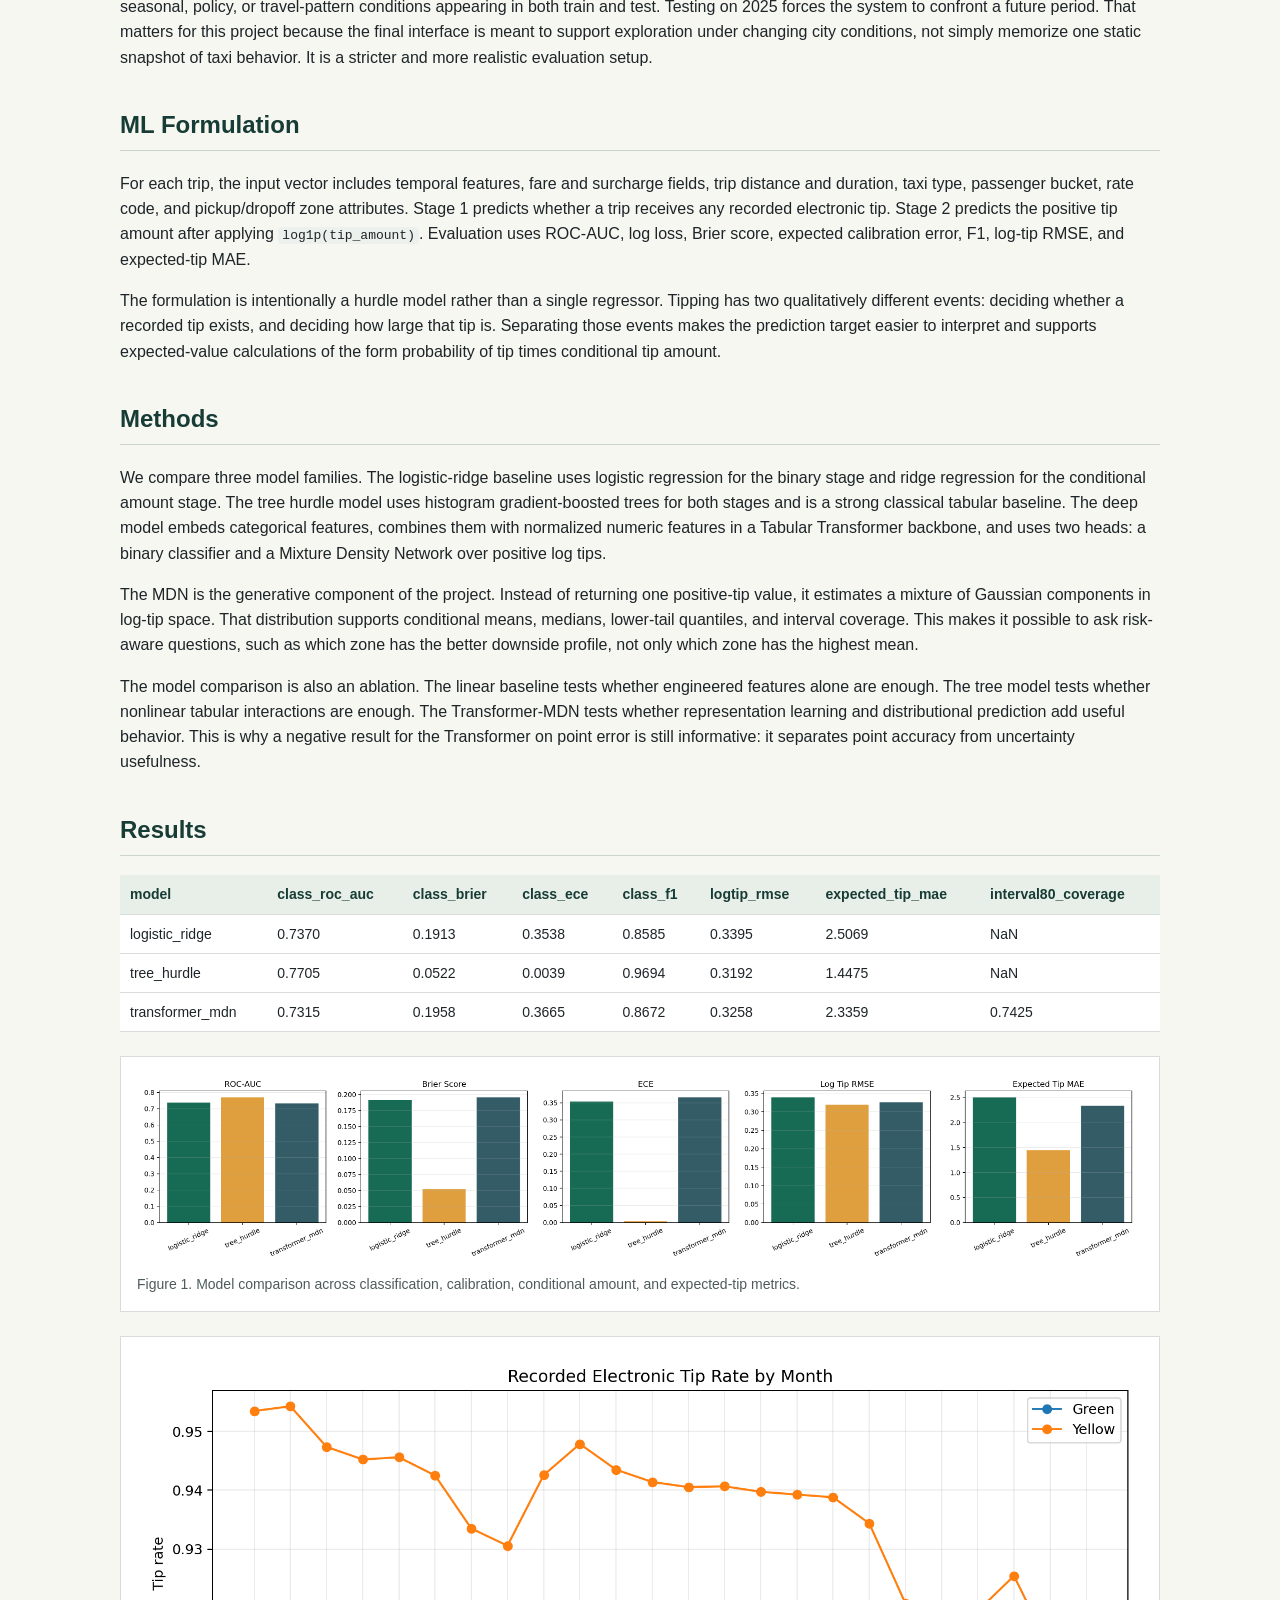
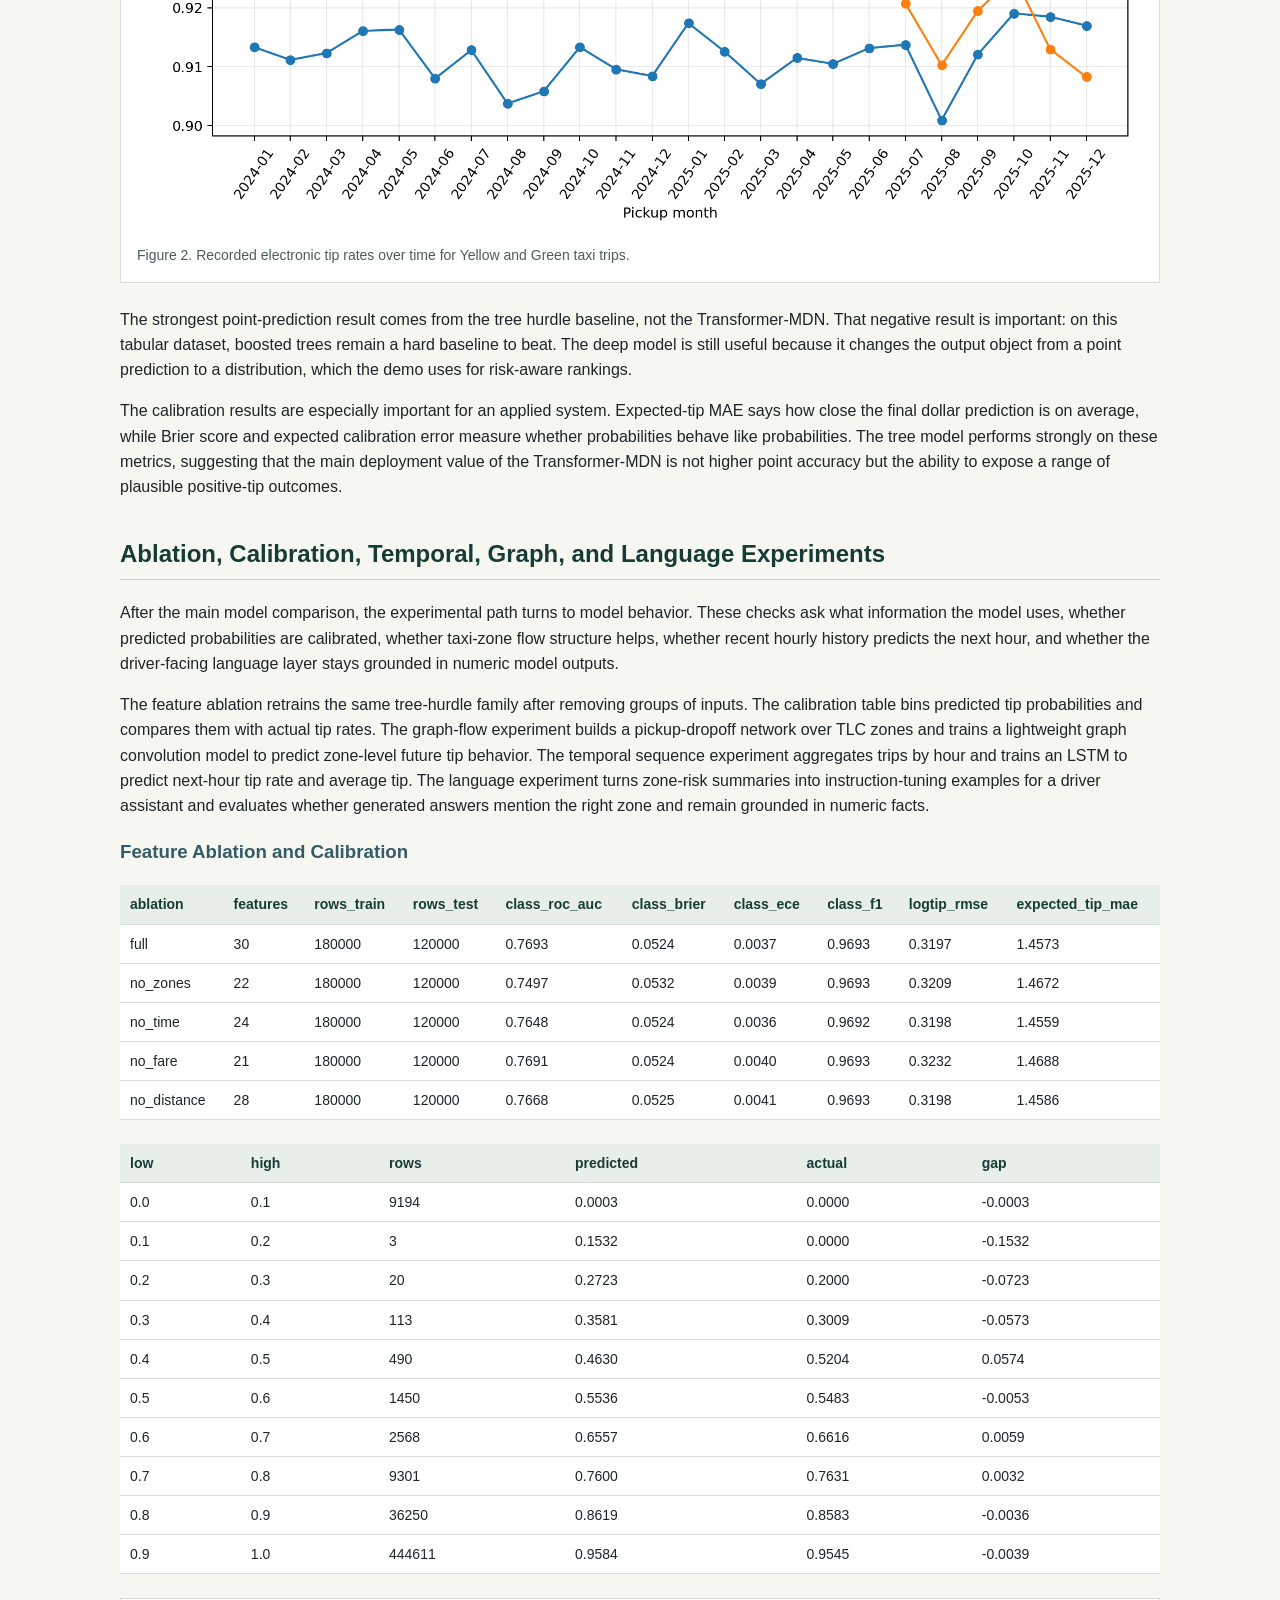
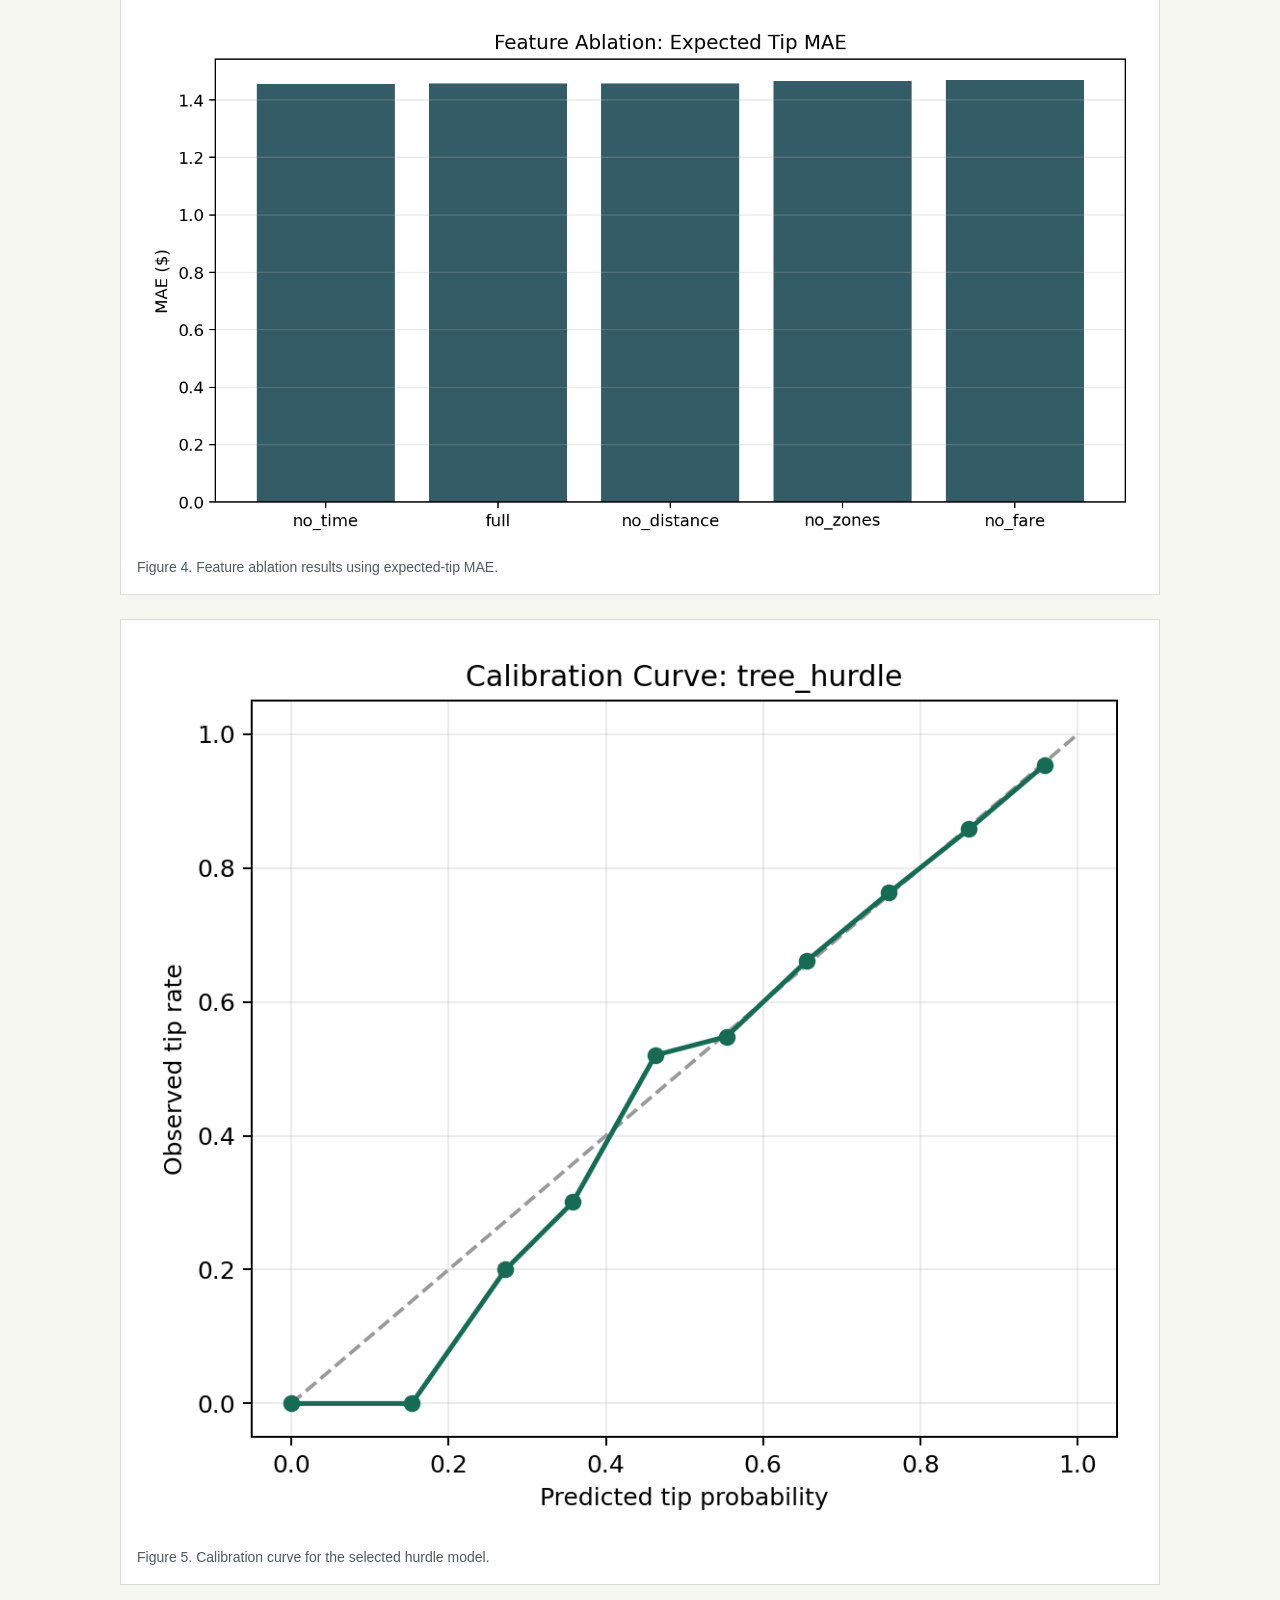
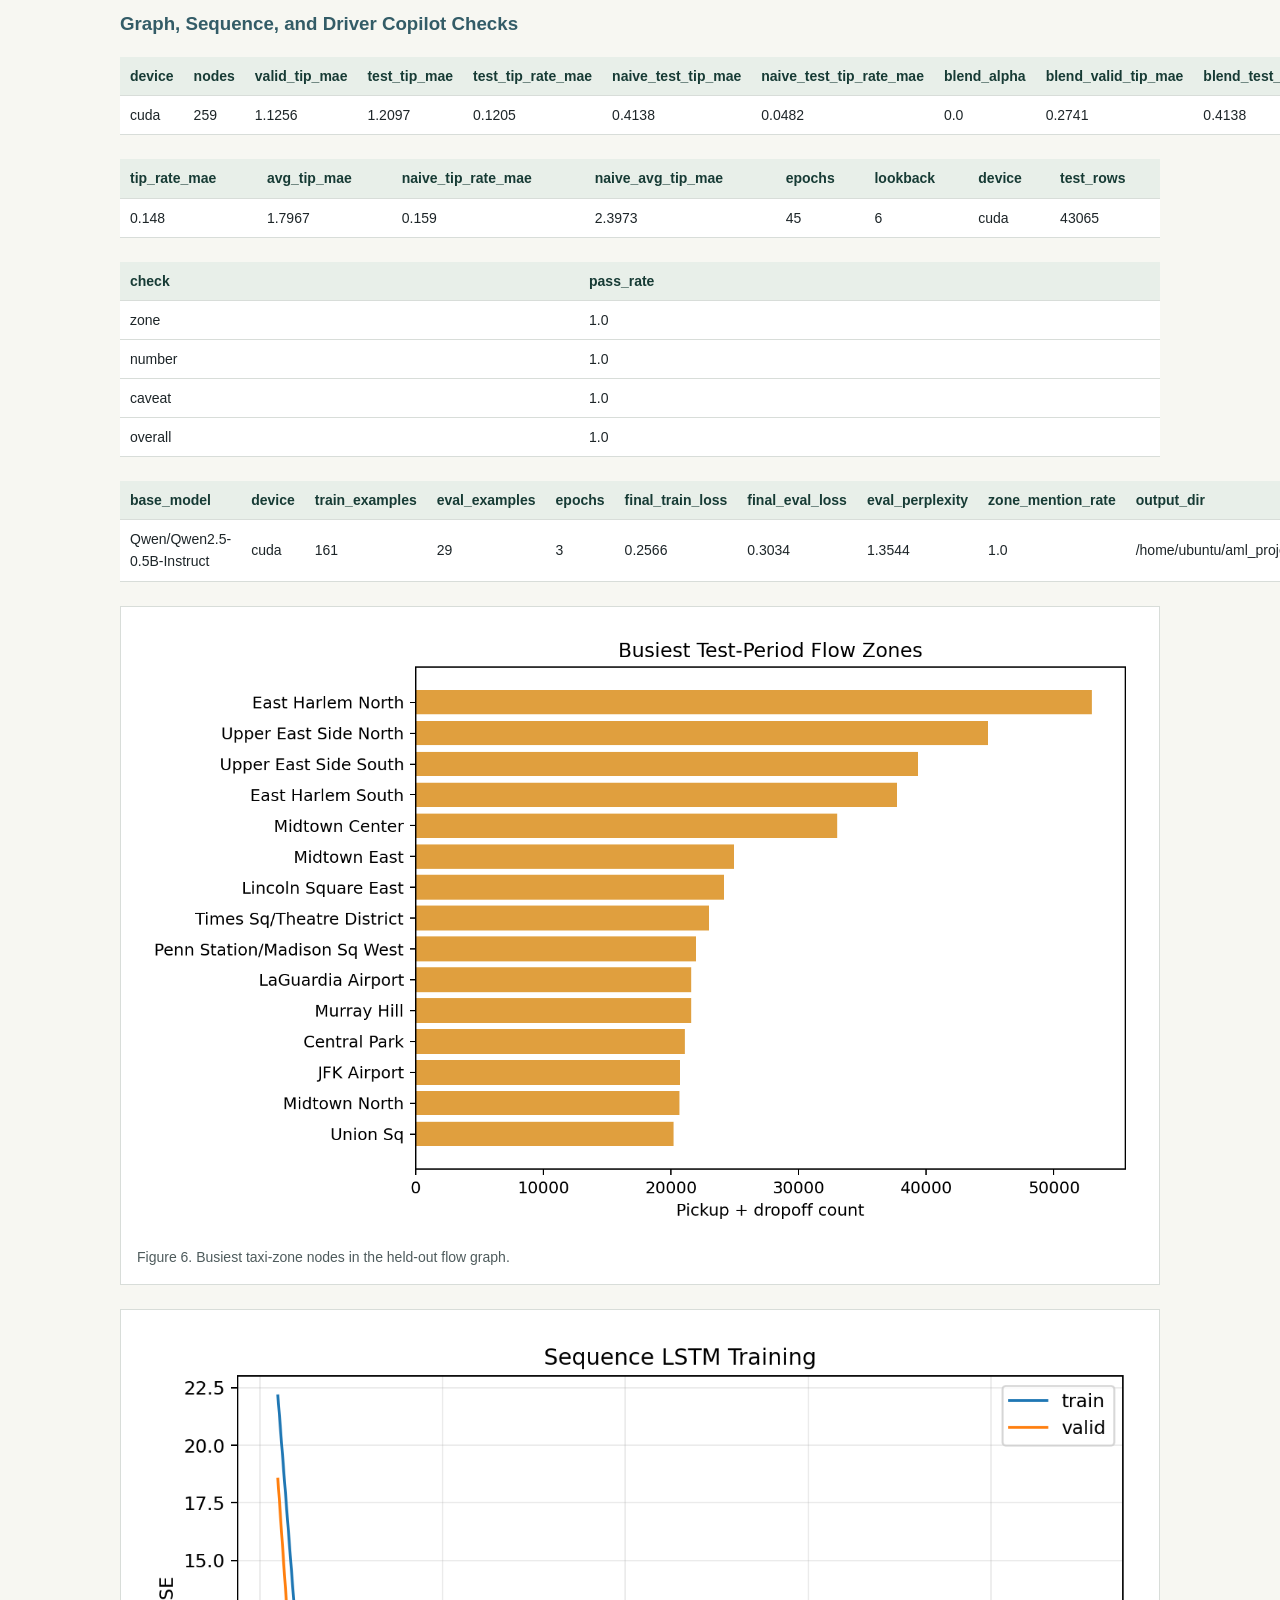
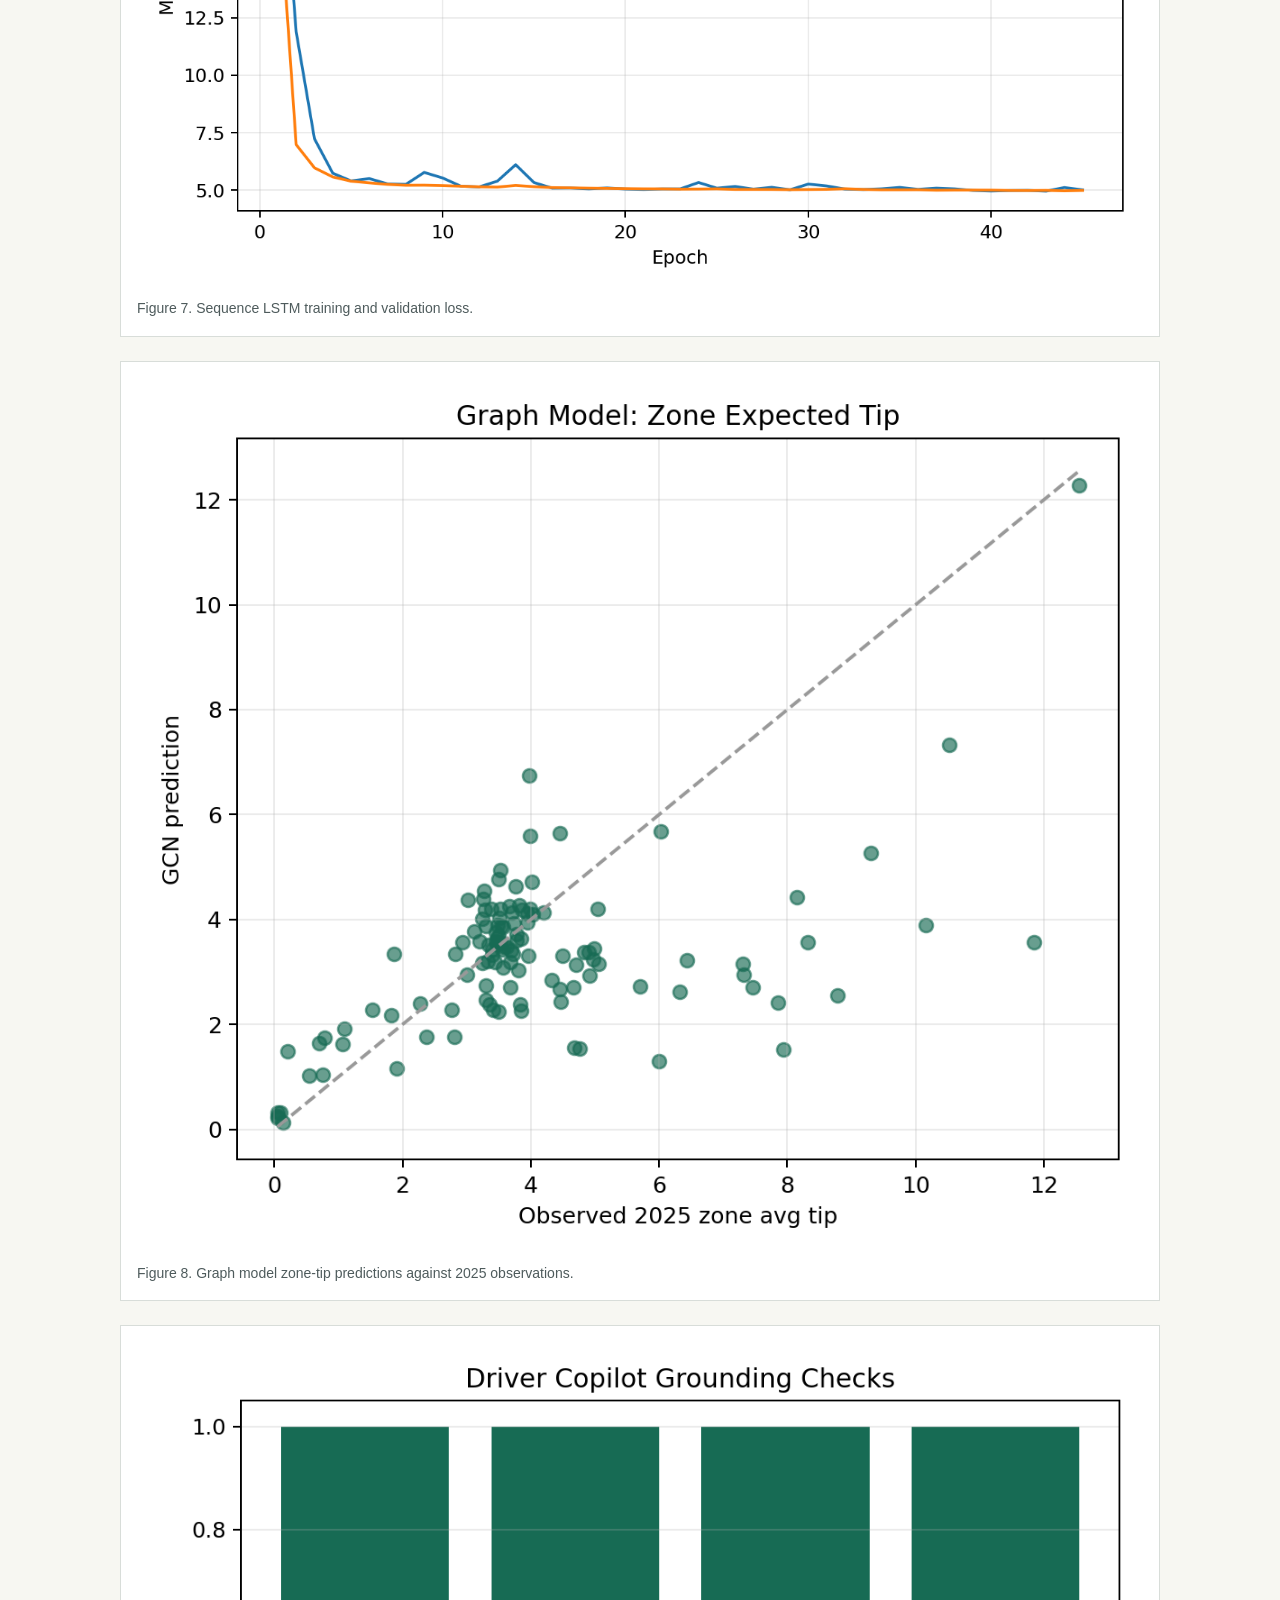
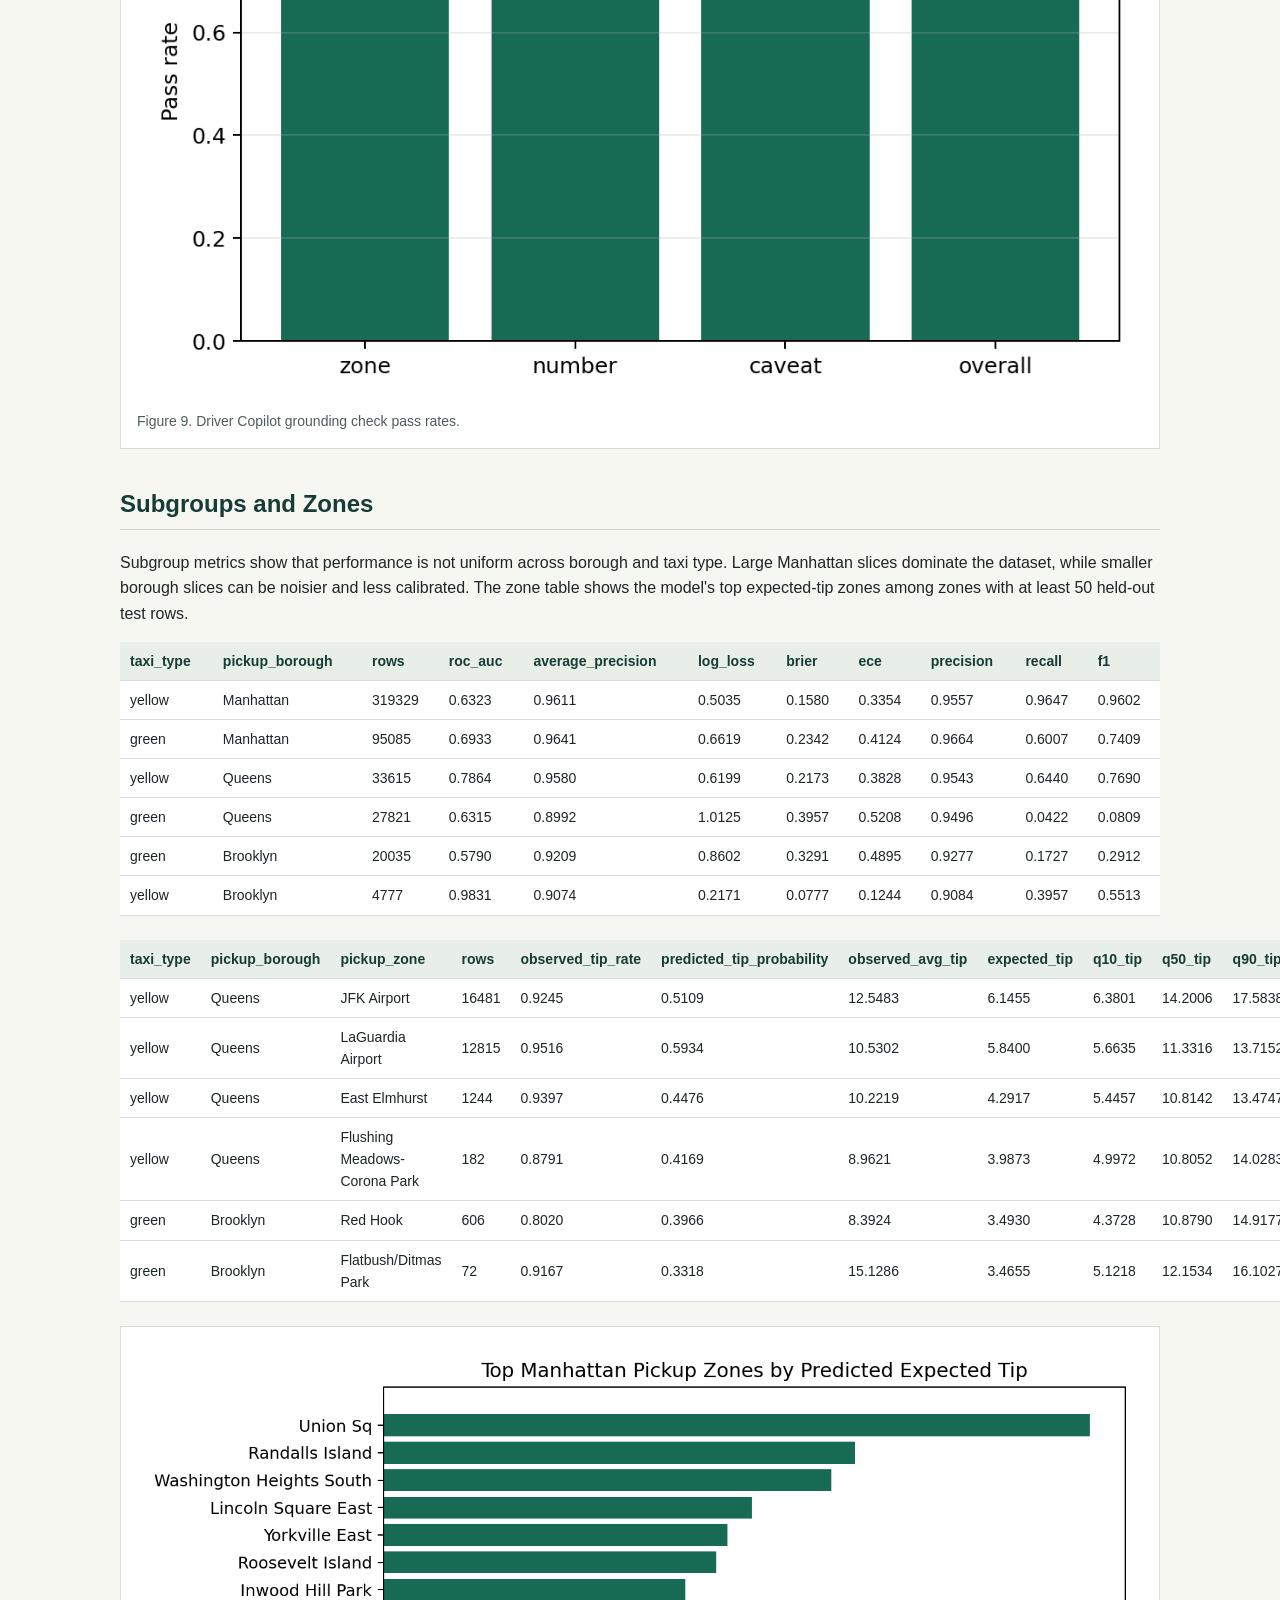
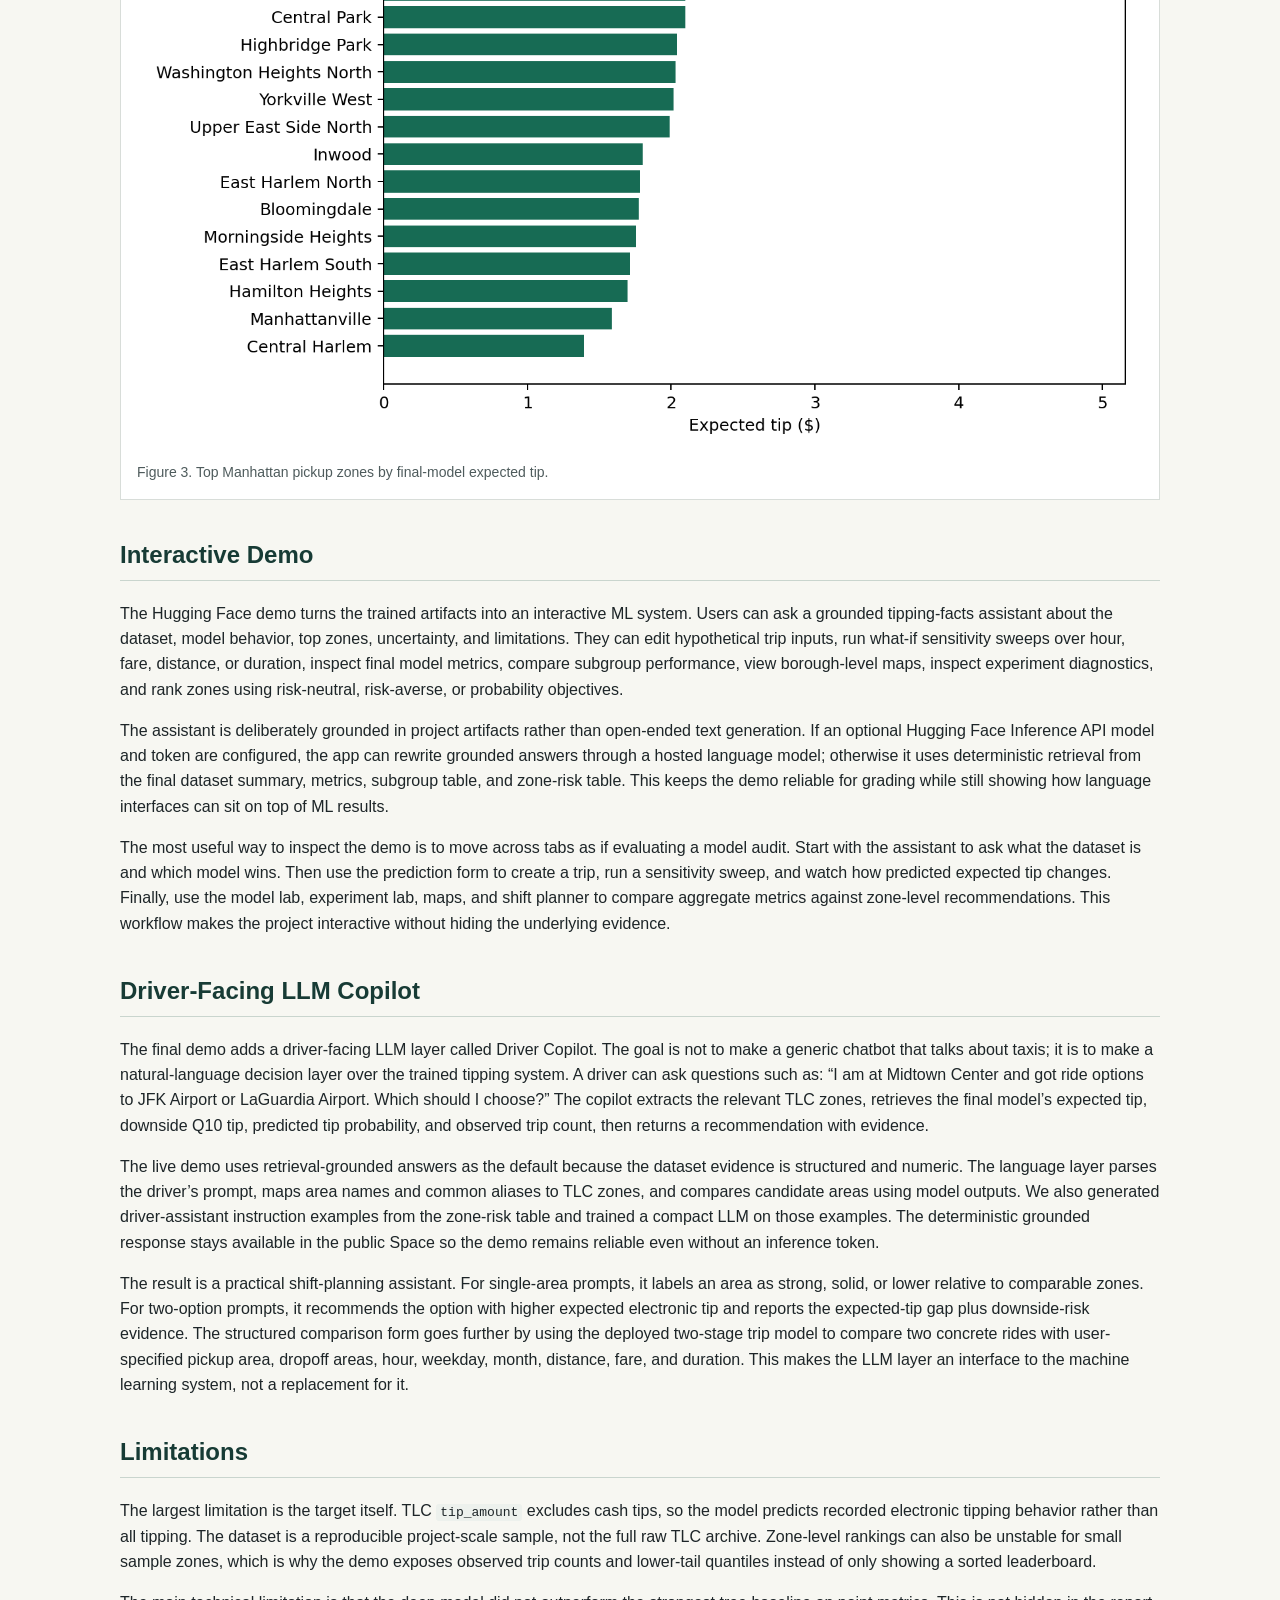
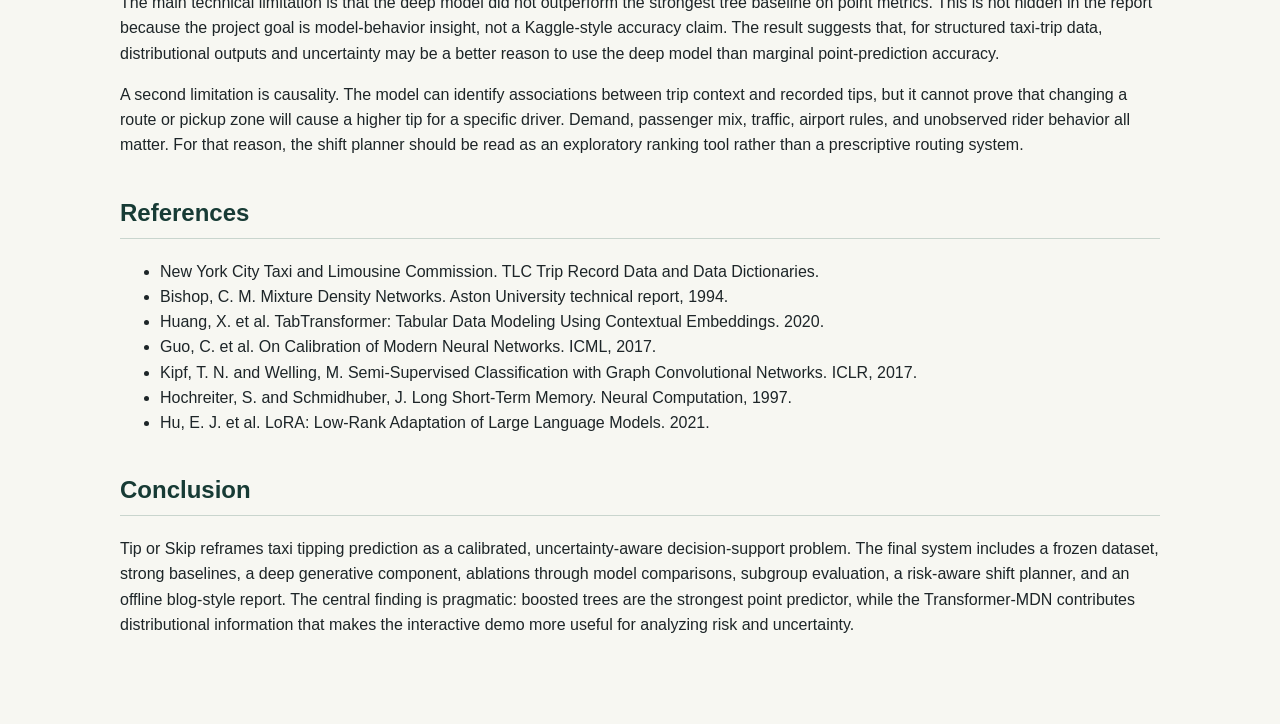
==== commit 39069645: "Add references to submission blog" ====
--- a/artifacts/final_report/index.html
+++ b/artifacts/final_report/index.html
@@ -40,6 +40,12 @@
 </section>
 
 <section>
+  <h2>Related Work and Positioning</h2>
+  <p>The modeling choices are tied to several standard ideas from the course and from applied ML literature. Hurdle models separate whether an event happens from how large the positive outcome is, which matches the structure of electronic taxi tips: many trips have no recorded electronic tip, while positive tips form a skewed continuous amount. Mixture Density Networks, introduced by Bishop, extend this idea by predicting a full conditional density instead of only a mean. That is why the deep model returns expected tips, medians, lower-tail quantiles, and interval coverage.</p>
+  <p>The comparison with boosted trees is also deliberate. Tabular Transformer work argues that attention over categorical and numeric feature embeddings can learn useful contextual interactions, but modern gradient-boosted trees remain very strong on structured tabular data. The project therefore treats the tree hurdle model as a serious baseline and interprets the Transformer-MDN result as a distributional modeling contribution rather than as a guaranteed accuracy win. The later experiments connect the same tipping problem to probability calibration, graph convolution over taxi-zone flows, LSTM sequence prediction over hourly borough histories, and low-rank language-model adaptation for the driver copilot.</p>
+</section>
+
+<section>
   <h2>Dataset</h2>
   <p>The dataset is built from official NYC TLC Yellow and Green taxi monthly trip records for 2024 and 2025. We keep credit-card trips because the TLC <code>tip_amount</code> field records electronic tips and does not capture cash tips. Rows with nonpositive fare, distance, duration, or invalid month alignment are removed. Pickup and dropoff location identifiers are joined to TLC taxi-zone names and boroughs so the model can learn both spatial identifiers and interpretable geographic groupings.</p>
   <p>The frozen model-ready package contains <strong>1,008,000</strong> rows, <strong>46</strong> columns, and an overall recorded electronic tip rate of <strong>92.9%</strong>. The split is chronological, so the held-out test set evaluates future-year generalization rather than random-row memorization.</p>
@@ -402,7 +408,7 @@
       <td>0.3034</td>
       <td>1.3544</td>
       <td>1.0</td>
-      <td>/home/ubuntu/aml_project/Prototype/hf_space/artifacts/a_plus/driver_llm</td>
+      <td>/home/ubuntu/aml_project/Prototype/hf_space/artifacts/experiments/driver_llm</td>
     </tr>
   </tbody>
 </table>
@@ -635,6 +641,19 @@
 </section>
 
 <section>
+  <h2>References</h2>
+  <ul>
+    <li>New York City Taxi and Limousine Commission. TLC Trip Record Data and Data Dictionaries.</li>
+    <li>Bishop, C. M. Mixture Density Networks. Aston University technical report, 1994.</li>
+    <li>Huang, X. et al. TabTransformer: Tabular Data Modeling Using Contextual Embeddings. 2020.</li>
+    <li>Guo, C. et al. On Calibration of Modern Neural Networks. ICML, 2017.</li>
+    <li>Kipf, T. N. and Welling, M. Semi-Supervised Classification with Graph Convolutional Networks. ICLR, 2017.</li>
+    <li>Hochreiter, S. and Schmidhuber, J. Long Short-Term Memory. Neural Computation, 1997.</li>
+    <li>Hu, E. J. et al. LoRA: Low-Rank Adaptation of Large Language Models. 2021.</li>
+  </ul>
+</section>
+
+<section>
   <h2>Conclusion</h2>
   <p>Tip or Skip reframes taxi tipping prediction as a calibrated, uncertainty-aware decision-support problem. The final system includes a frozen dataset, strong baselines, a deep generative component, ablations through model comparisons, subgroup evaluation, a risk-aware shift planner, and an offline blog-style report. The central finding is pragmatic: boosted trees are the strongest point predictor, while the Transformer-MDN contributes distributional information that makes the interactive demo more useful for analyzing risk and uncertainty.</p>
 </section>
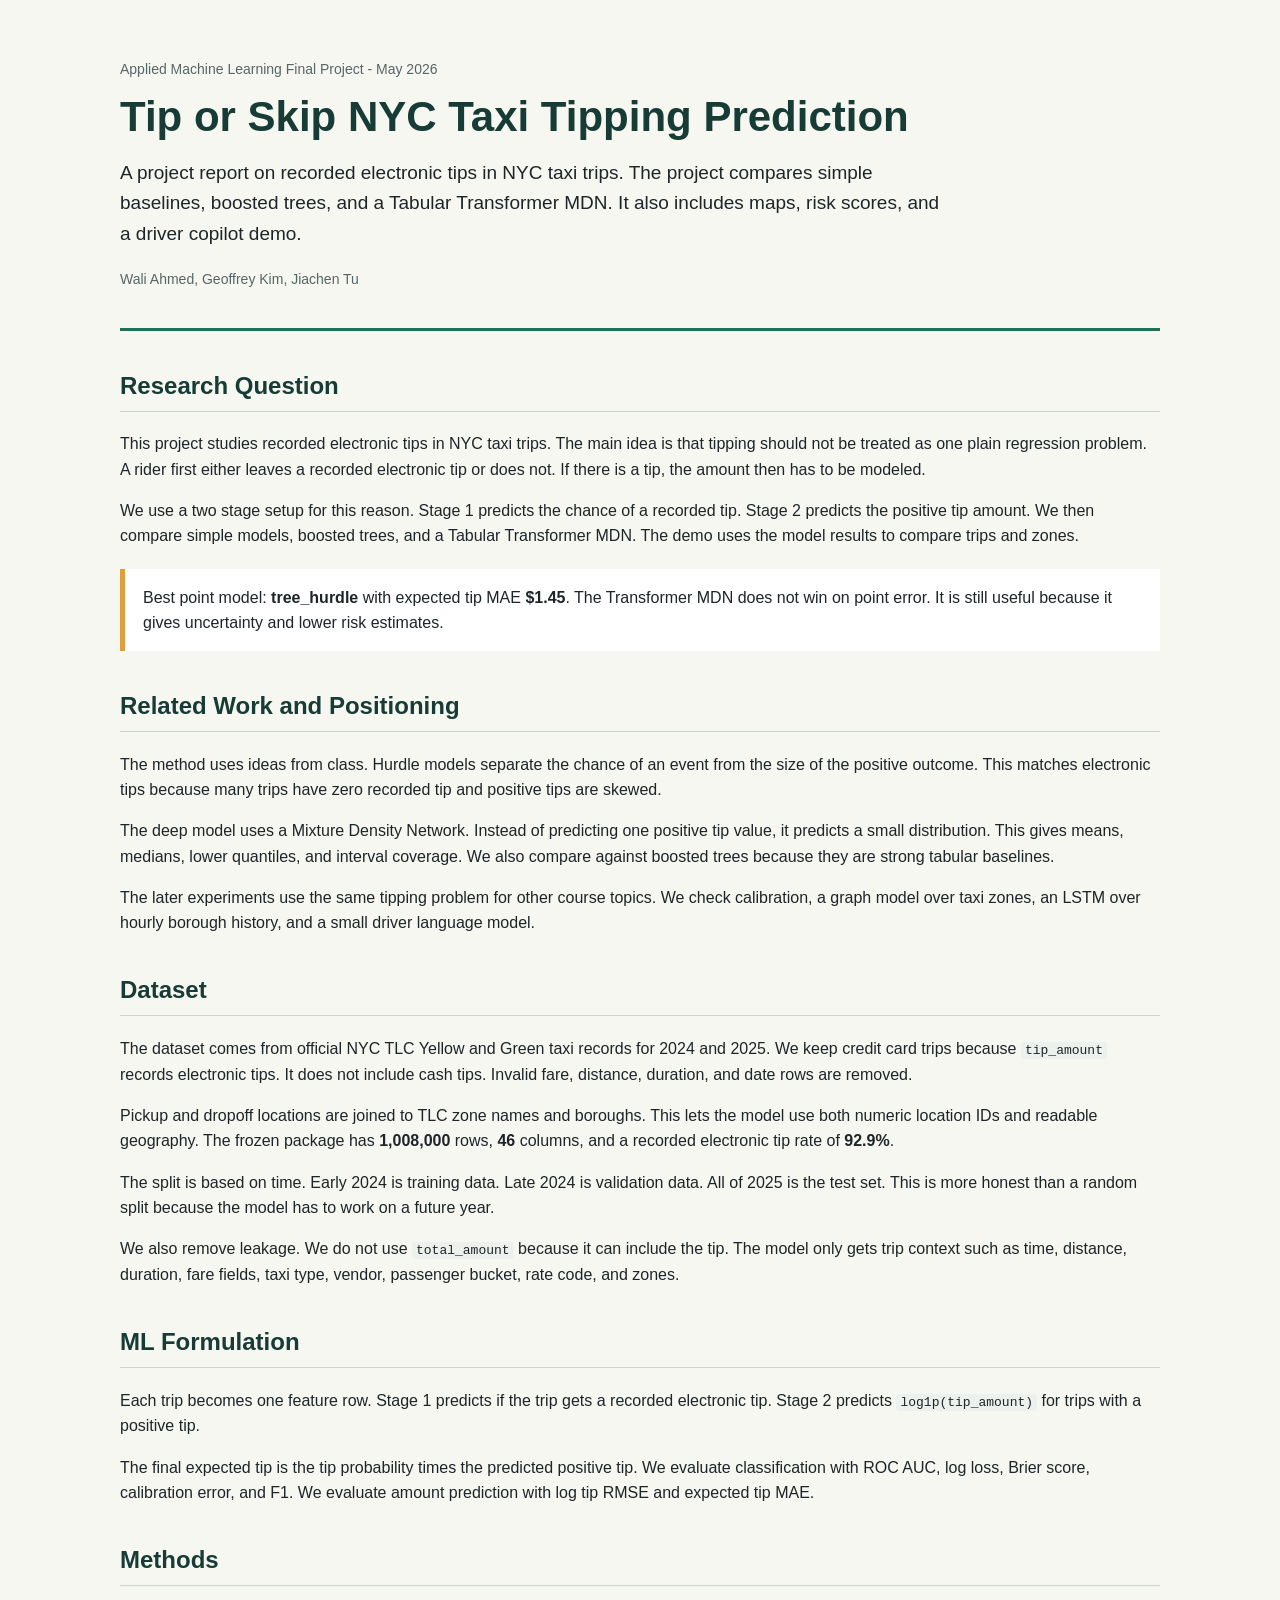
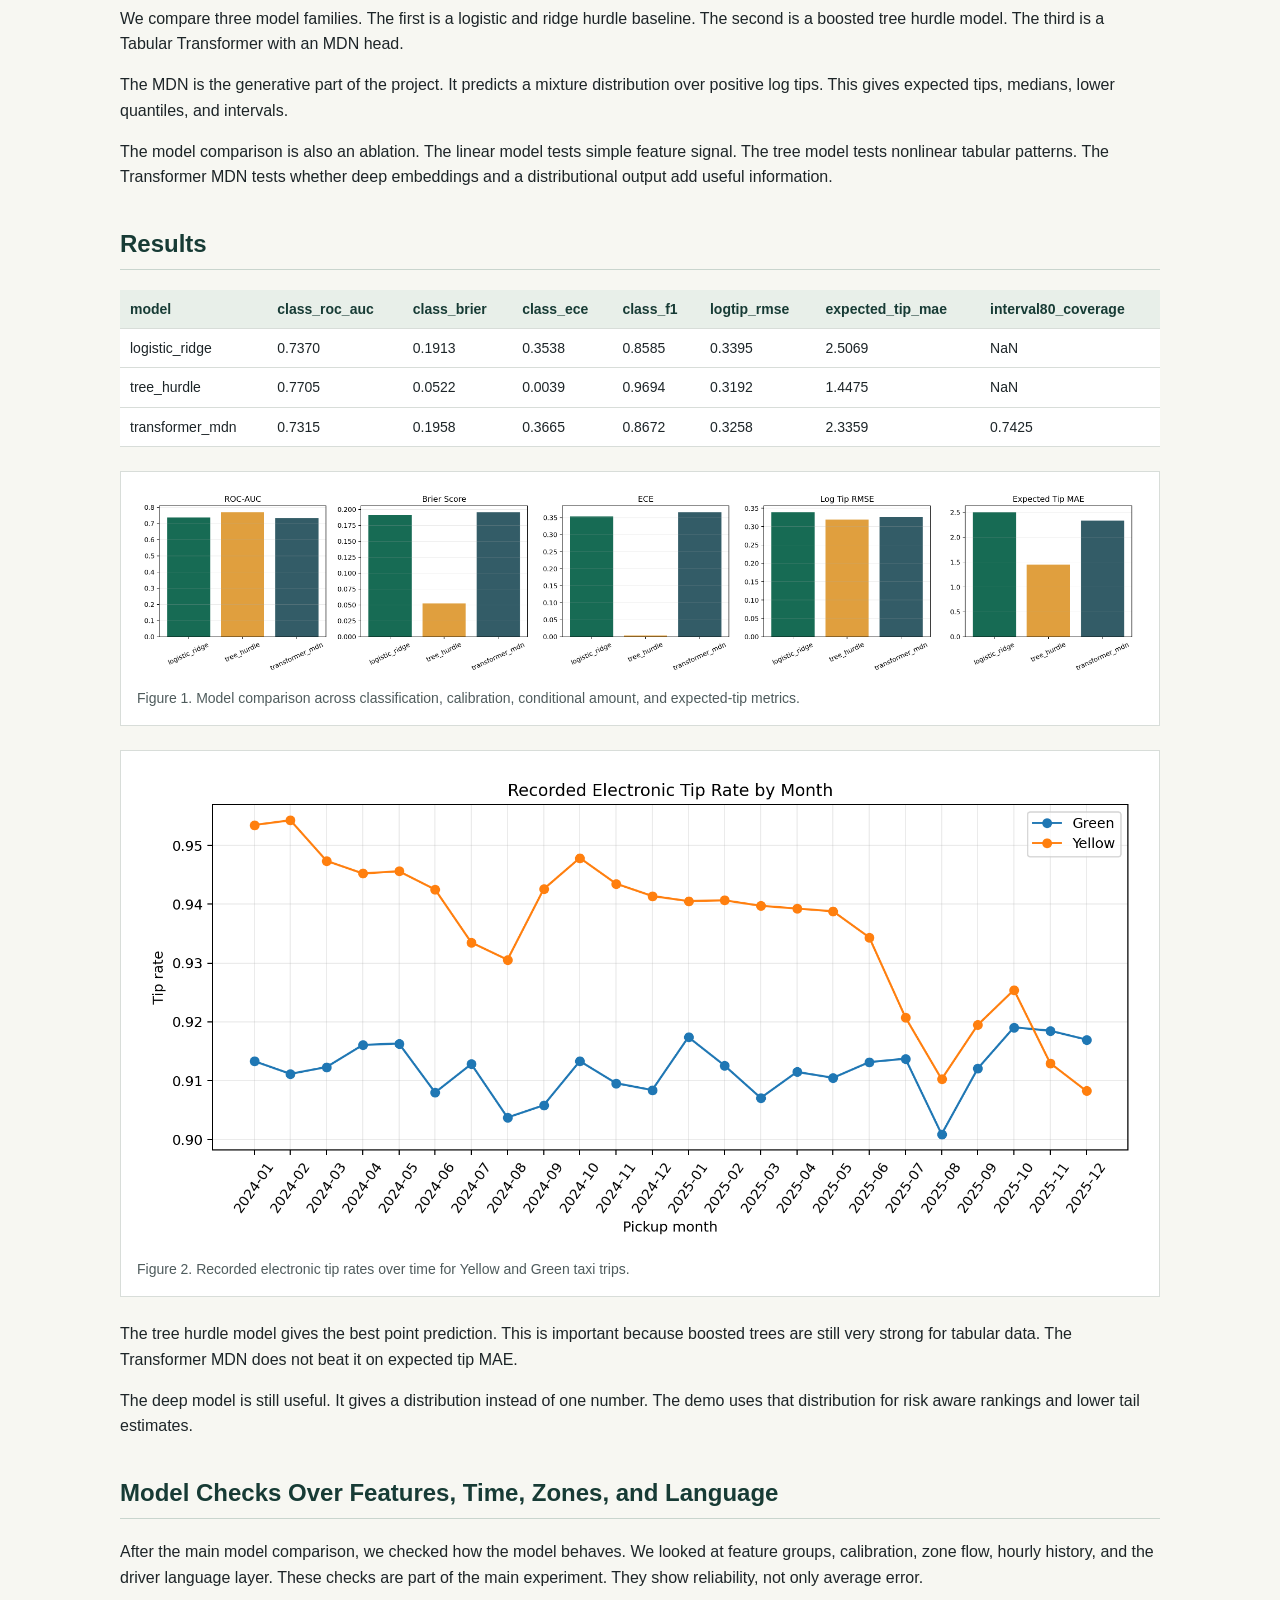
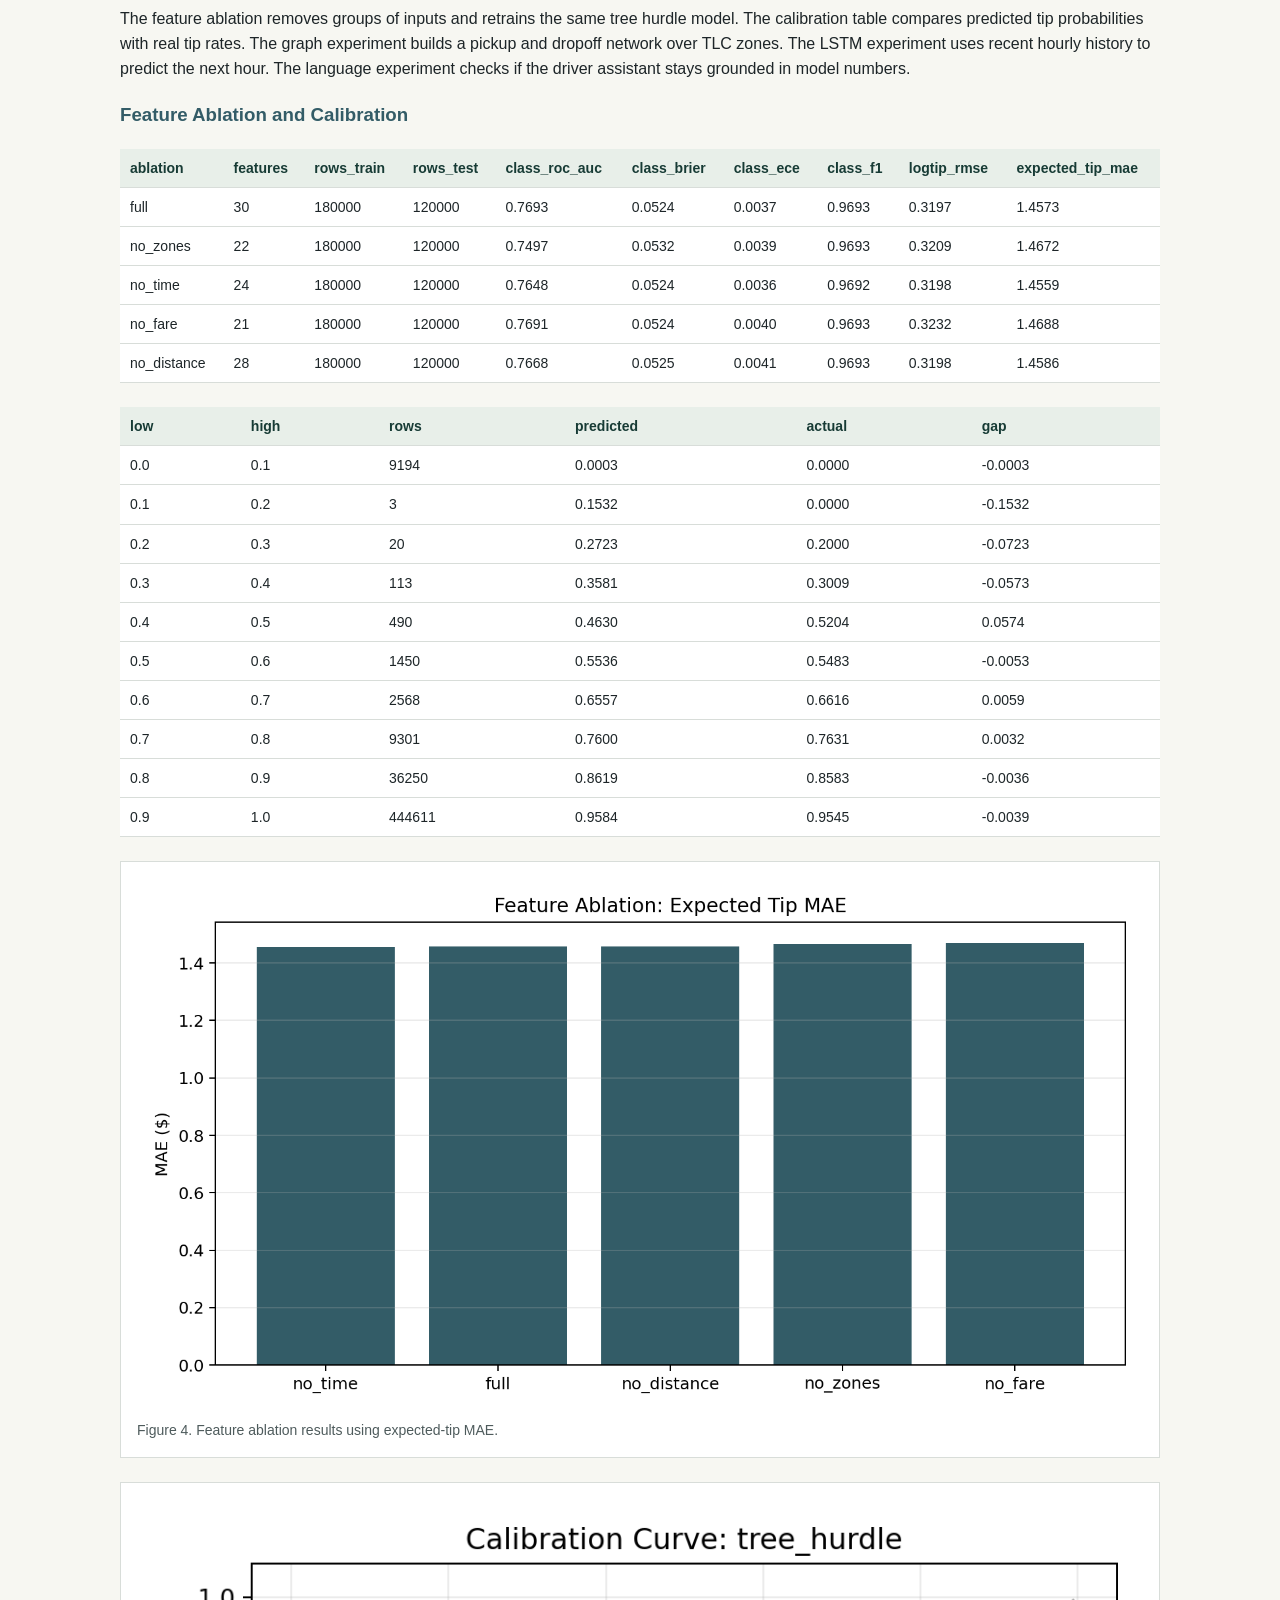
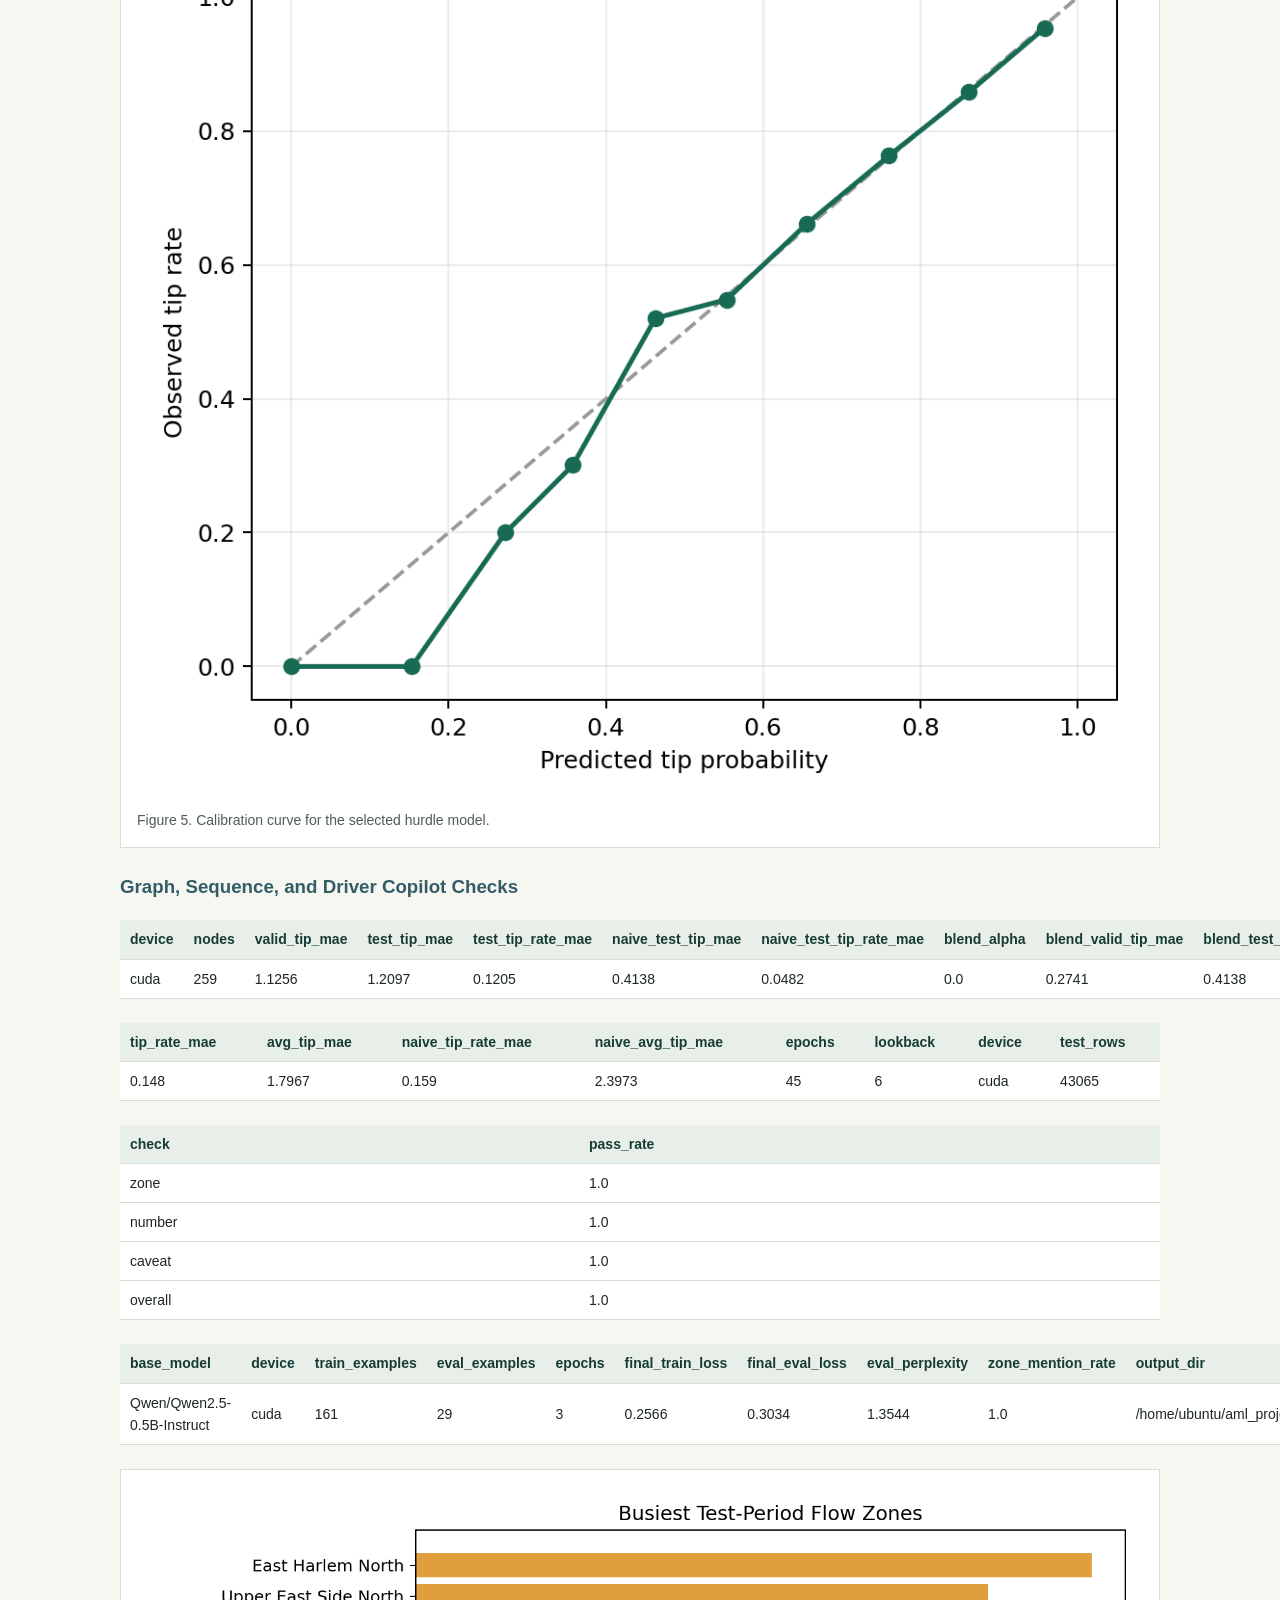
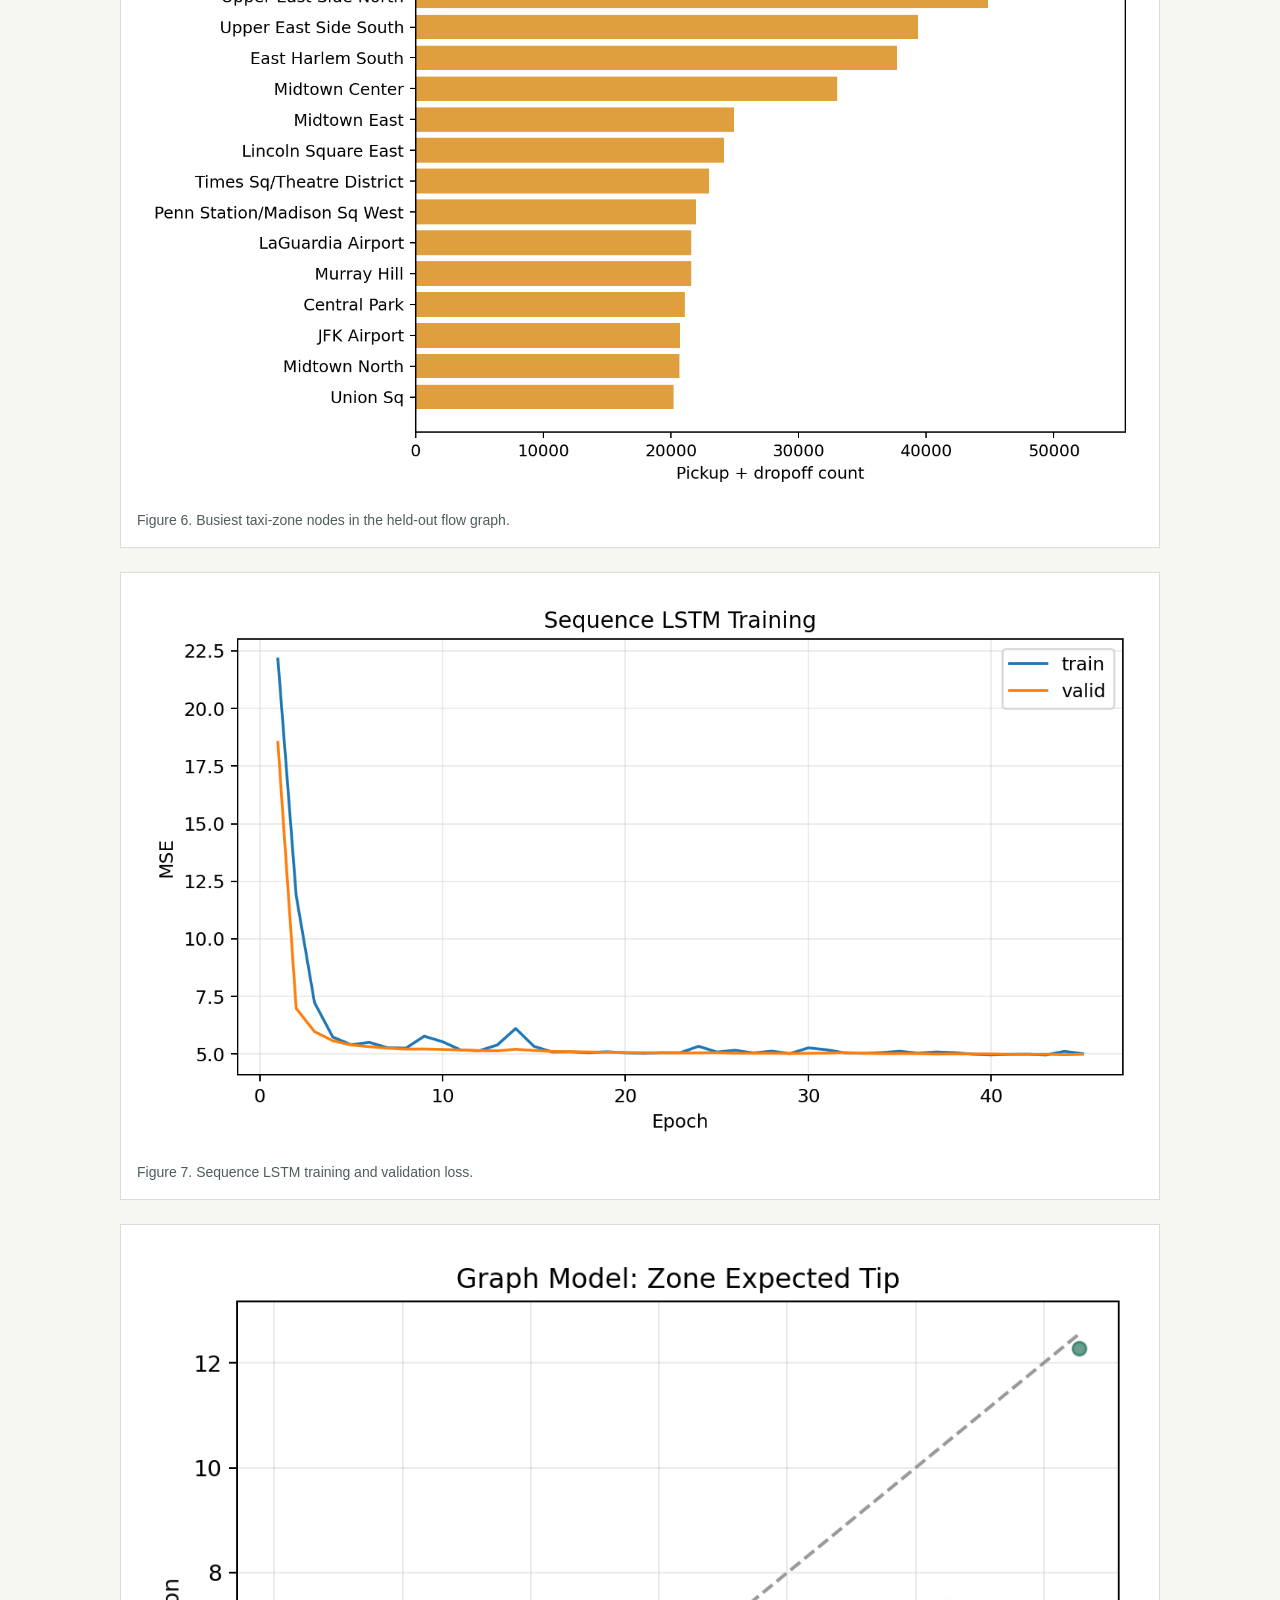
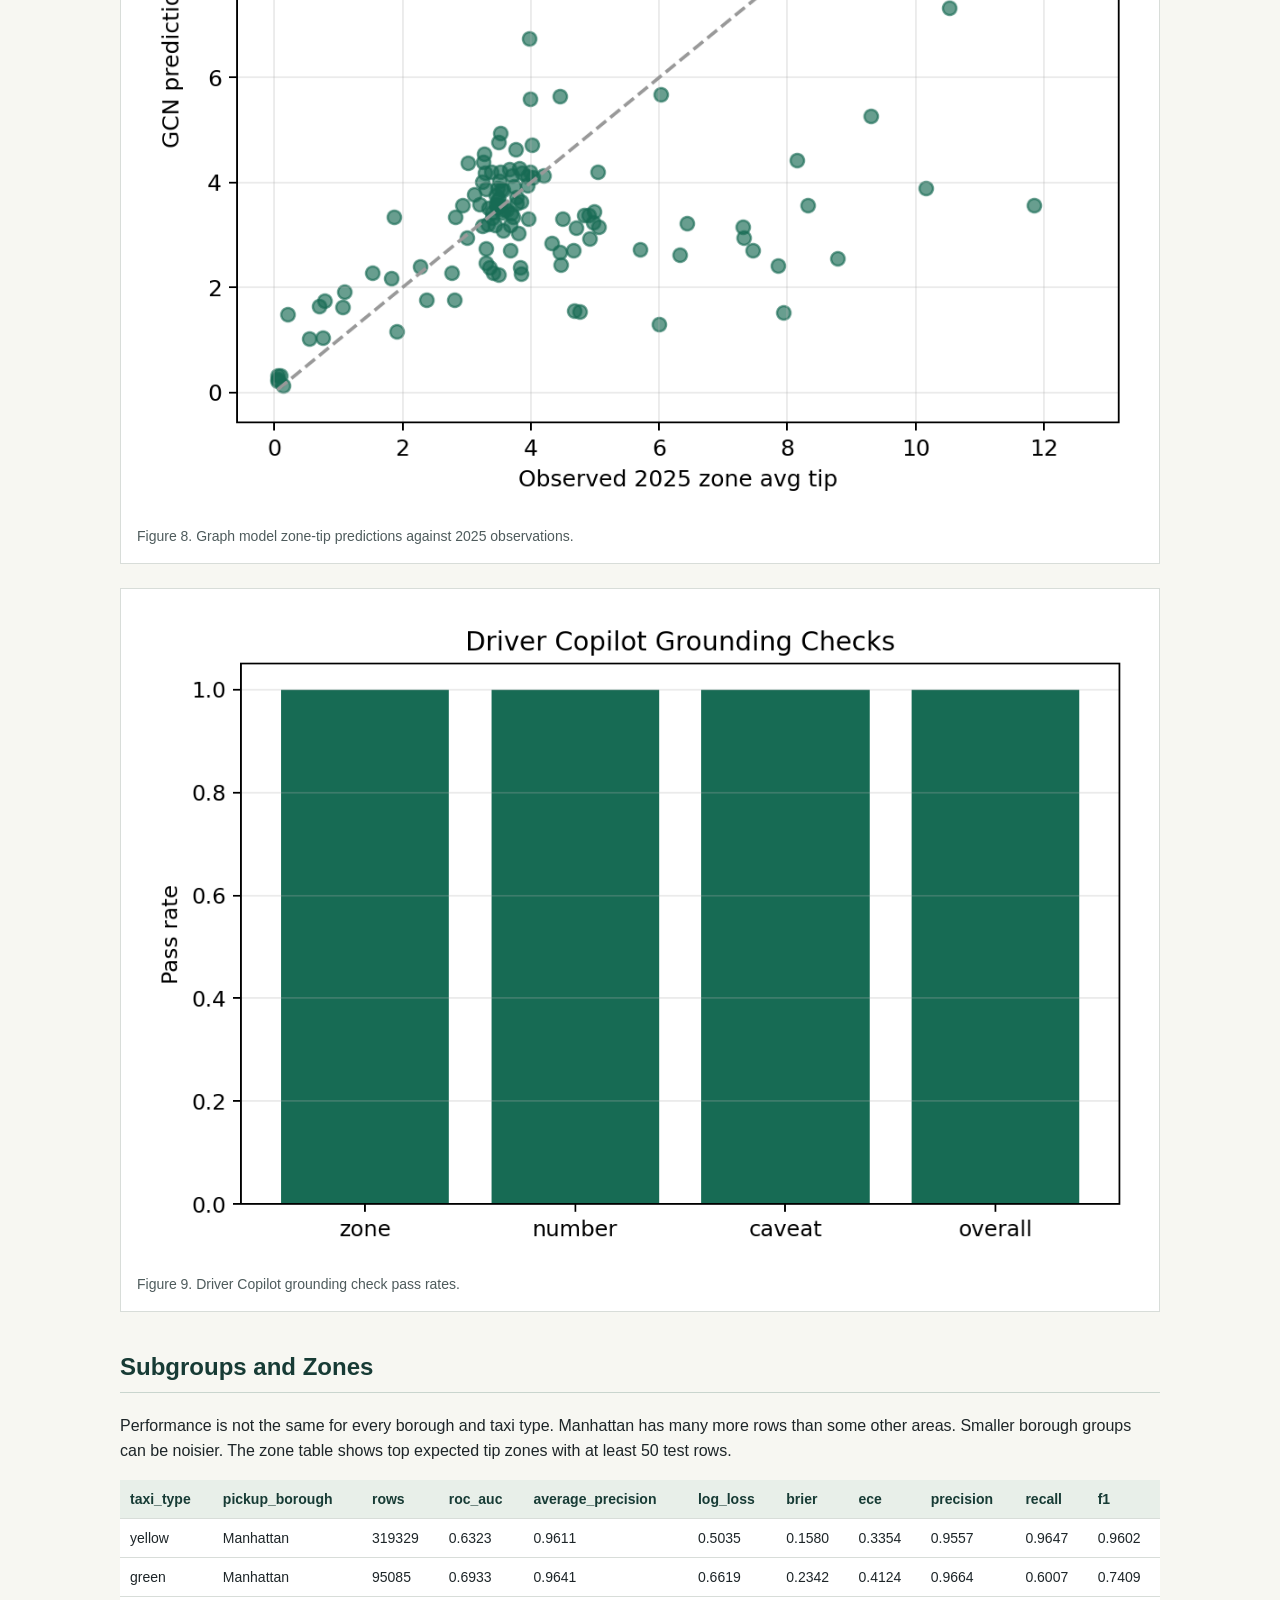
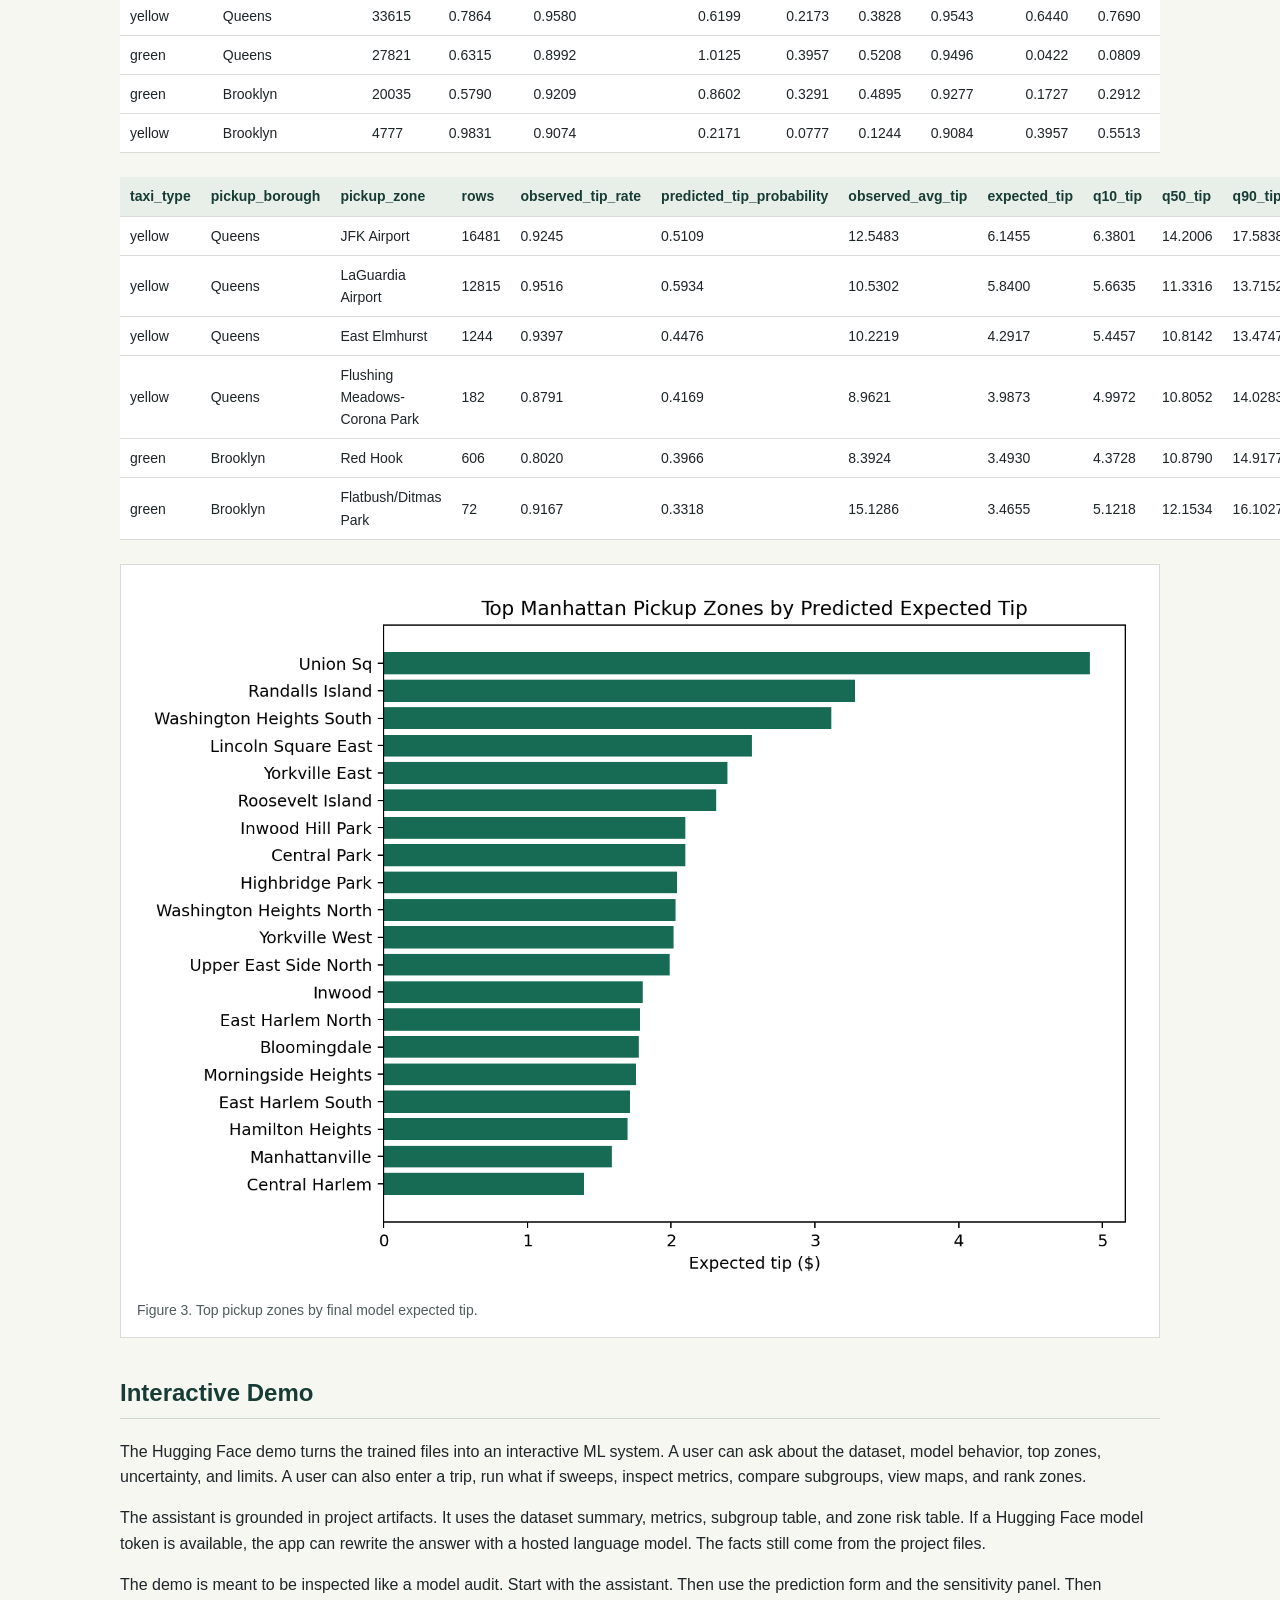
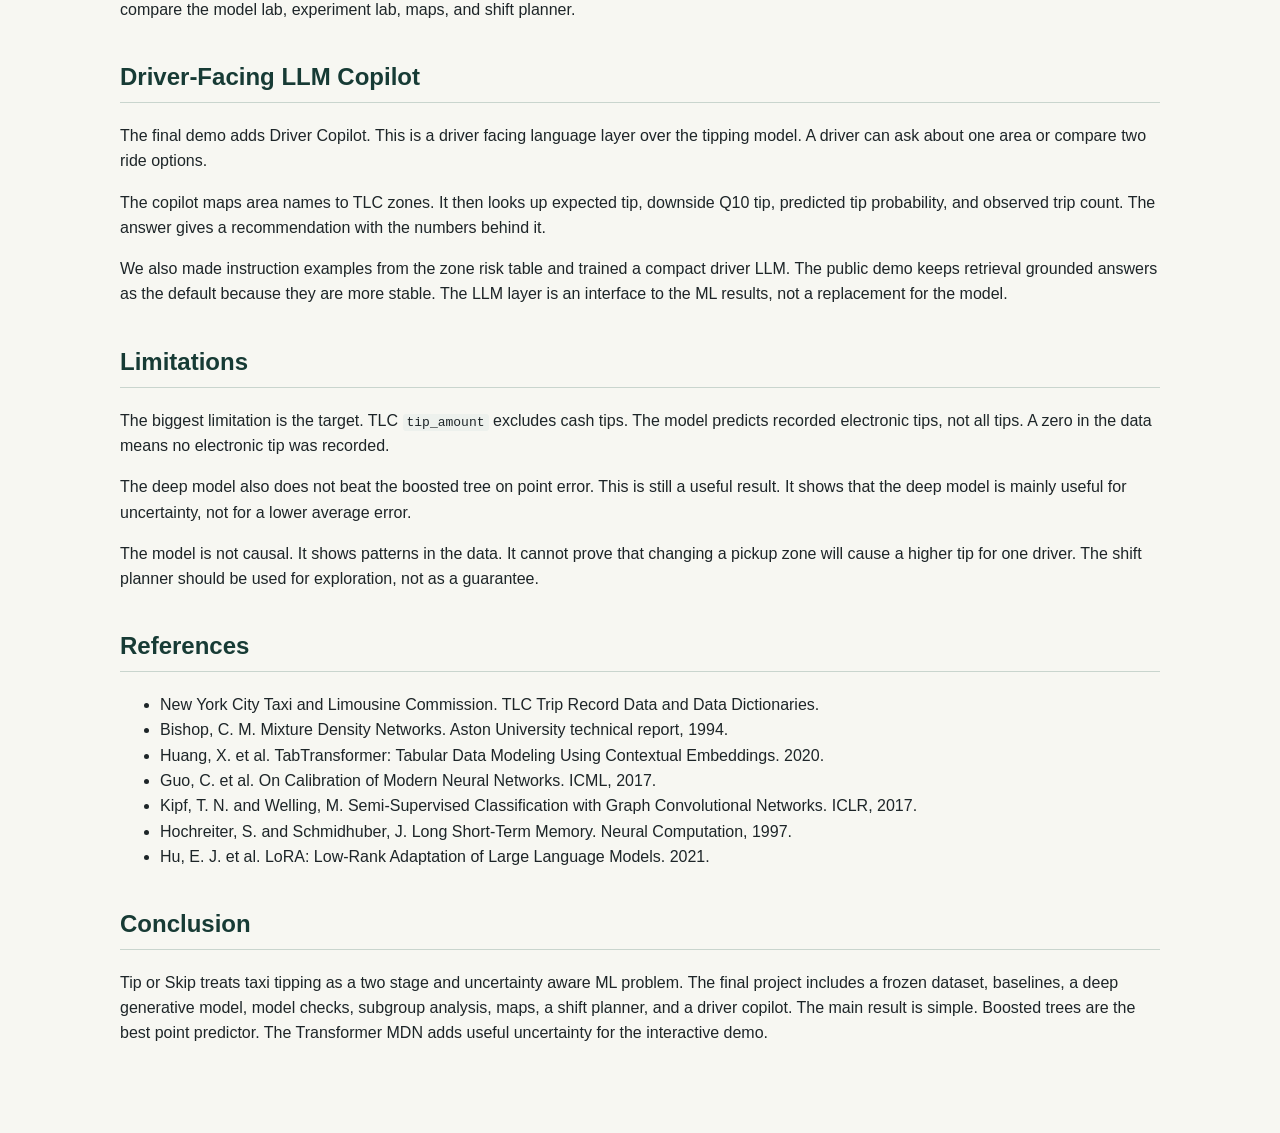
==== commit c03d1358: "edits" ====
--- a/artifacts/final_report/index.html
+++ b/artifacts/final_report/index.html
@@ -3,7 +3,7 @@
 <head>
   <meta charset="utf-8">
   <meta name="viewport" content="width=device-width, initial-scale=1">
-  <title>Tip or Skip: Uncertainty-Aware NYC Taxi Tipping Prediction</title>
+  <title>Tip or Skip NYC Taxi Tipping Prediction</title>
   <style>
     body { margin: 0; font-family: Arial, Helvetica, sans-serif; color: #1d2528; background: #f7f7f2; line-height: 1.58; }
     main { max-width: 1040px; margin: 0 auto; padding: 44px 24px 72px; }
@@ -27,43 +27,44 @@
 <main>
 <header>
   <p class="meta">Applied Machine Learning Final Project - May 2026</p>
-  <h1>Tip or Skip: Uncertainty-Aware NYC Taxi Tipping Prediction</h1>
-  <p class="dek">A technical project report on modeling recorded electronic tips in NYC taxi trips with baselines, a Tabular Transformer Mixture Density Network, uncertainty-aware route ranking, and a driver-facing LLM copilot in an interactive Hugging Face demo.</p>
+  <h1>Tip or Skip NYC Taxi Tipping Prediction</h1>
+  <p class="dek">A project report on recorded electronic tips in NYC taxi trips. The project compares simple baselines, boosted trees, and a Tabular Transformer MDN. It also includes maps, risk scores, and a driver copilot demo.</p>
   <p class="meta">Wali Ahmed, Geoffrey Kim, Jiachen Tu</p>
 </header>
 
 <section>
   <h2>Research Question</h2>
-  <p>This project asks whether taxi tipping can be framed as more than a point-prediction task. Our hypothesis is that a calibrated two-stage model, especially one that returns a distribution over possible positive tips, gives more useful decision-support signals than a single regression model. The application is concrete: a driver or analyst wants to compare zones, trip conditions, and risk-sensitive objectives. The machine learning question is broader: how do classical tabular baselines compare with a deep distributional model when the target is sparse, skewed, and only partially observed?</p>
-  <p>This distinction matters because a standard regression framing can look successful while still hiding the behavior that users care about. A model can be close on average but badly calibrated, insensitive to neighborhood structure, or unable to describe downside risk. The final demo therefore treats the model output as an object to inspect rather than a number to accept. The research question becomes: what kind of model output is most useful for understanding and acting on tipping data?</p>
-  <div class="callout">Best point-prediction model: <strong>tree_hurdle</strong> with expected-tip MAE <strong>$1.45</strong>. The Transformer-MDN did not win on point error, but it gives uncertainty intervals and lower-tail risk estimates used by the shift-planning demo.</div>
+  <p>This project studies recorded electronic tips in NYC taxi trips. The main idea is that tipping should not be treated as one plain regression problem. A rider first either leaves a recorded electronic tip or does not. If there is a tip, the amount then has to be modeled.</p>
+  <p>We use a two stage setup for this reason. Stage 1 predicts the chance of a recorded tip. Stage 2 predicts the positive tip amount. We then compare simple models, boosted trees, and a Tabular Transformer MDN. The demo uses the model results to compare trips and zones.</p>
+  <div class="callout">Best point model: <strong>tree_hurdle</strong> with expected tip MAE <strong>$1.45</strong>. The Transformer MDN does not win on point error. It is still useful because it gives uncertainty and lower risk estimates.</div>
 </section>
 
 <section>
   <h2>Related Work and Positioning</h2>
-  <p>The modeling choices are tied to several standard ideas from the course and from applied ML literature. Hurdle models separate whether an event happens from how large the positive outcome is, which matches the structure of electronic taxi tips: many trips have no recorded electronic tip, while positive tips form a skewed continuous amount. Mixture Density Networks, introduced by Bishop, extend this idea by predicting a full conditional density instead of only a mean. That is why the deep model returns expected tips, medians, lower-tail quantiles, and interval coverage.</p>
-  <p>The comparison with boosted trees is also deliberate. Tabular Transformer work argues that attention over categorical and numeric feature embeddings can learn useful contextual interactions, but modern gradient-boosted trees remain very strong on structured tabular data. The project therefore treats the tree hurdle model as a serious baseline and interprets the Transformer-MDN result as a distributional modeling contribution rather than as a guaranteed accuracy win. The later experiments connect the same tipping problem to probability calibration, graph convolution over taxi-zone flows, LSTM sequence prediction over hourly borough histories, and low-rank language-model adaptation for the driver copilot.</p>
+  <p>The method uses ideas from class. Hurdle models separate the chance of an event from the size of the positive outcome. This matches electronic tips because many trips have zero recorded tip and positive tips are skewed.</p>
+  <p>The deep model uses a Mixture Density Network. Instead of predicting one positive tip value, it predicts a small distribution. This gives means, medians, lower quantiles, and interval coverage. We also compare against boosted trees because they are strong tabular baselines.</p>
+  <p>The later experiments use the same tipping problem for other course topics. We check calibration, a graph model over taxi zones, an LSTM over hourly borough history, and a small driver language model.</p>
 </section>
 
 <section>
   <h2>Dataset</h2>
-  <p>The dataset is built from official NYC TLC Yellow and Green taxi monthly trip records for 2024 and 2025. We keep credit-card trips because the TLC <code>tip_amount</code> field records electronic tips and does not capture cash tips. Rows with nonpositive fare, distance, duration, or invalid month alignment are removed. Pickup and dropoff location identifiers are joined to TLC taxi-zone names and boroughs so the model can learn both spatial identifiers and interpretable geographic groupings.</p>
-  <p>The frozen model-ready package contains <strong>1,008,000</strong> rows, <strong>46</strong> columns, and an overall recorded electronic tip rate of <strong>92.9%</strong>. The split is chronological, so the held-out test set evaluates future-year generalization rather than random-row memorization.</p>
-  <p>Several preprocessing choices are designed to avoid leakage. We do not include <code>total_amount</code> because it can mechanically contain the tip, and we do not include payment-type variation because the final target is defined only over credit-card trips. Instead, the model receives trip context available before the tip is known: pickup time, trip distance and duration, fare and surcharge fields, taxi type, vendor, rate code, passenger bucket, and zone information. This makes the prediction task closer to the decision-support scenario shown in the demo.</p>
-  <p>The chronological split also makes the experiment more honest. If the rows were randomly shuffled, the model could benefit from near-identical seasonal, policy, or travel-pattern conditions appearing in both train and test. Testing on 2025 forces the system to confront a future period. That matters for this project because the final interface is meant to support exploration under changing city conditions, not simply memorize one static snapshot of taxi behavior. It is a stricter and more realistic evaluation setup.</p>
+  <p>The dataset comes from official NYC TLC Yellow and Green taxi records for 2024 and 2025. We keep credit card trips because <code>tip_amount</code> records electronic tips. It does not include cash tips. Invalid fare, distance, duration, and date rows are removed.</p>
+  <p>Pickup and dropoff locations are joined to TLC zone names and boroughs. This lets the model use both numeric location IDs and readable geography. The frozen package has <strong>1,008,000</strong> rows, <strong>46</strong> columns, and a recorded electronic tip rate of <strong>92.9%</strong>.</p>
+  <p>The split is based on time. Early 2024 is training data. Late 2024 is validation data. All of 2025 is the test set. This is more honest than a random split because the model has to work on a future year.</p>
+  <p>We also remove leakage. We do not use <code>total_amount</code> because it can include the tip. The model only gets trip context such as time, distance, duration, fare fields, taxi type, vendor, passenger bucket, rate code, and zones.</p>
 </section>
 
 <section>
   <h2>ML Formulation</h2>
-  <p>For each trip, the input vector includes temporal features, fare and surcharge fields, trip distance and duration, taxi type, passenger bucket, rate code, and pickup/dropoff zone attributes. Stage 1 predicts whether a trip receives any recorded electronic tip. Stage 2 predicts the positive tip amount after applying <code>log1p(tip_amount)</code>. Evaluation uses ROC-AUC, log loss, Brier score, expected calibration error, F1, log-tip RMSE, and expected-tip MAE.</p>
-  <p>The formulation is intentionally a hurdle model rather than a single regressor. Tipping has two qualitatively different events: deciding whether a recorded tip exists, and deciding how large that tip is. Separating those events makes the prediction target easier to interpret and supports expected-value calculations of the form probability of tip times conditional tip amount.</p>
+  <p>Each trip becomes one feature row. Stage 1 predicts if the trip gets a recorded electronic tip. Stage 2 predicts <code>log1p(tip_amount)</code> for trips with a positive tip.</p>
+  <p>The final expected tip is the tip probability times the predicted positive tip. We evaluate classification with ROC AUC, log loss, Brier score, calibration error, and F1. We evaluate amount prediction with log tip RMSE and expected tip MAE.</p>
 </section>
 
 <section>
   <h2>Methods</h2>
-  <p>We compare three model families. The logistic-ridge baseline uses logistic regression for the binary stage and ridge regression for the conditional amount stage. The tree hurdle model uses histogram gradient-boosted trees for both stages and is a strong classical tabular baseline. The deep model embeds categorical features, combines them with normalized numeric features in a Tabular Transformer backbone, and uses two heads: a binary classifier and a Mixture Density Network over positive log tips.</p>
-  <p>The MDN is the generative component of the project. Instead of returning one positive-tip value, it estimates a mixture of Gaussian components in log-tip space. That distribution supports conditional means, medians, lower-tail quantiles, and interval coverage. This makes it possible to ask risk-aware questions, such as which zone has the better downside profile, not only which zone has the highest mean.</p>
-  <p>The model comparison is also an ablation. The linear baseline tests whether engineered features alone are enough. The tree model tests whether nonlinear tabular interactions are enough. The Transformer-MDN tests whether representation learning and distributional prediction add useful behavior. This is why a negative result for the Transformer on point error is still informative: it separates point accuracy from uncertainty usefulness.</p>
+  <p>We compare three model families. The first is a logistic and ridge hurdle baseline. The second is a boosted tree hurdle model. The third is a Tabular Transformer with an MDN head.</p>
+  <p>The MDN is the generative part of the project. It predicts a mixture distribution over positive log tips. This gives expected tips, medians, lower quantiles, and intervals.</p>
+  <p>The model comparison is also an ablation. The linear model tests simple feature signal. The tree model tests nonlinear tabular patterns. The Transformer MDN tests whether deep embeddings and a distributional output add useful information.</p>
 </section>
 
 <section>
@@ -116,14 +117,14 @@
 </table>
   <figure><img alt="Model comparison" src="[data-uri]"><figcaption>Figure 1. Model comparison across classification, calibration, conditional amount, and expected-tip metrics.</figcaption></figure>
   <figure><img alt="Monthly tip rate" src="[data-uri]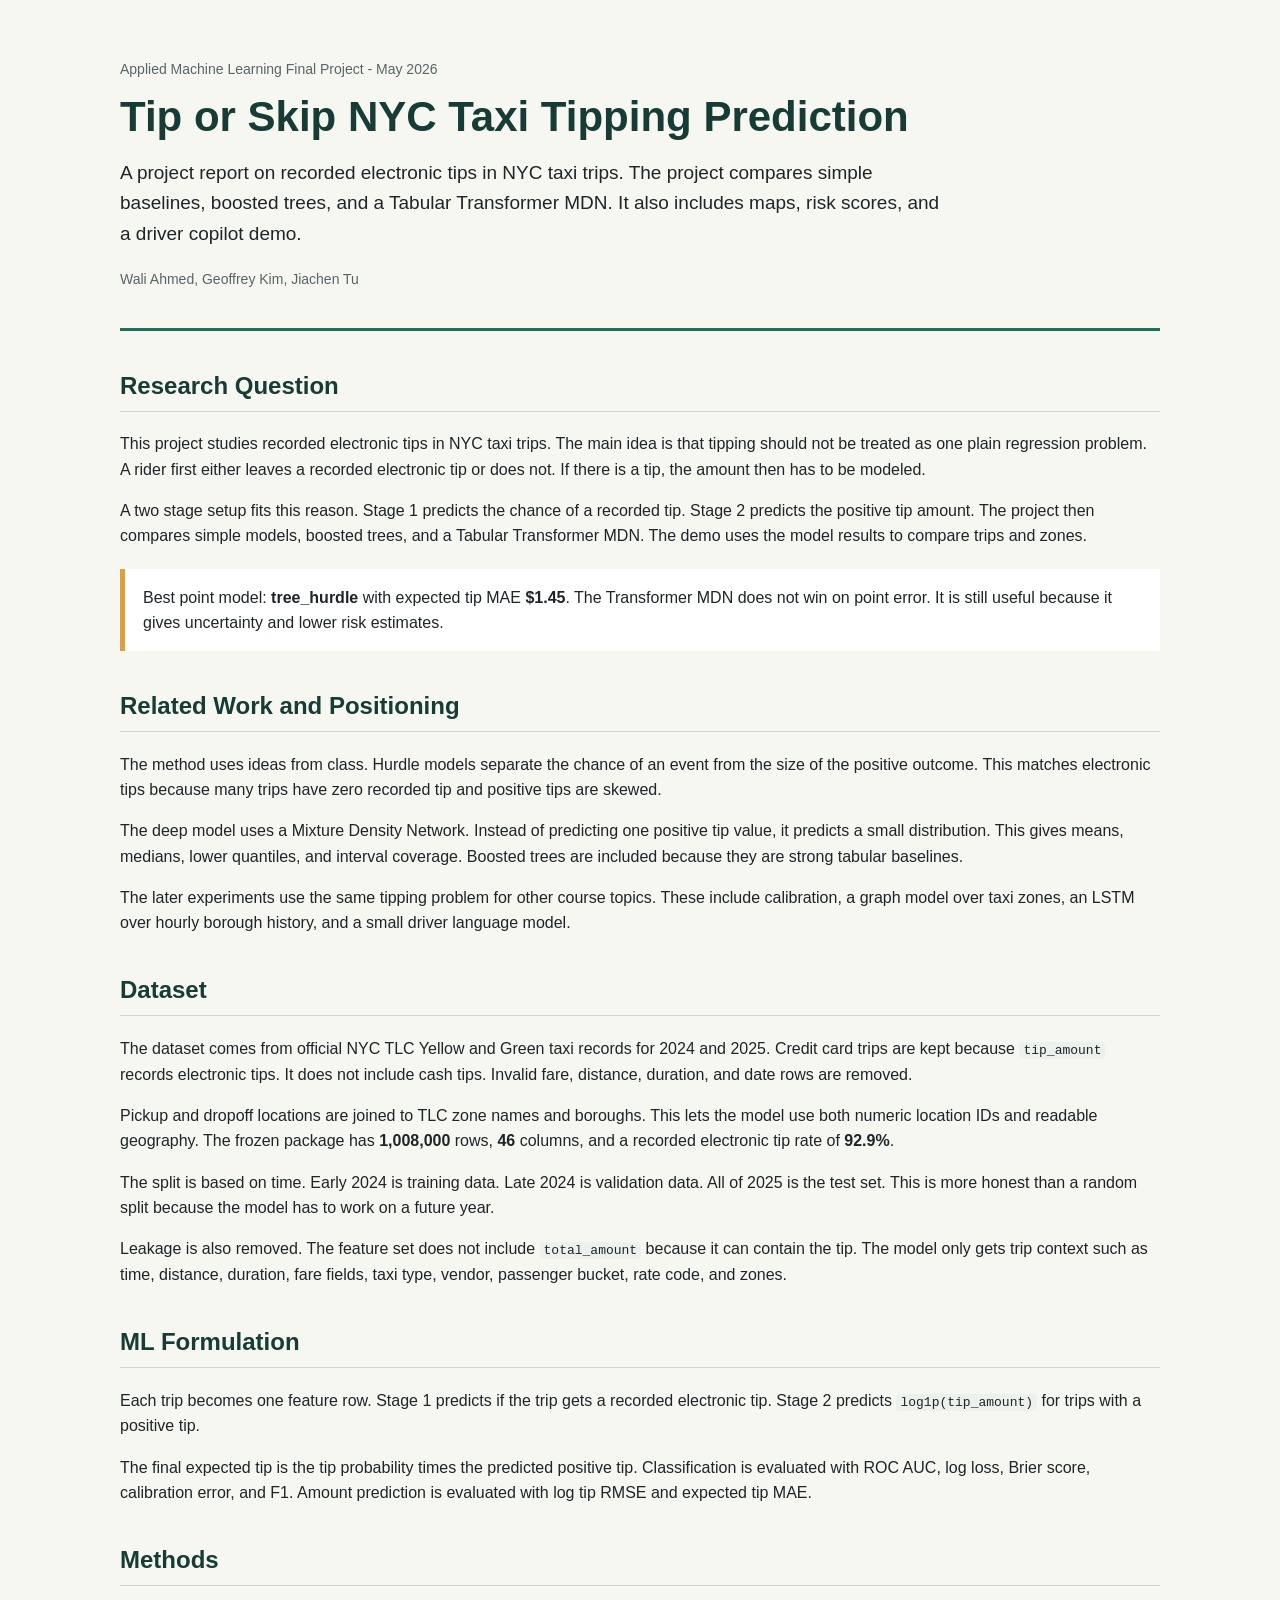
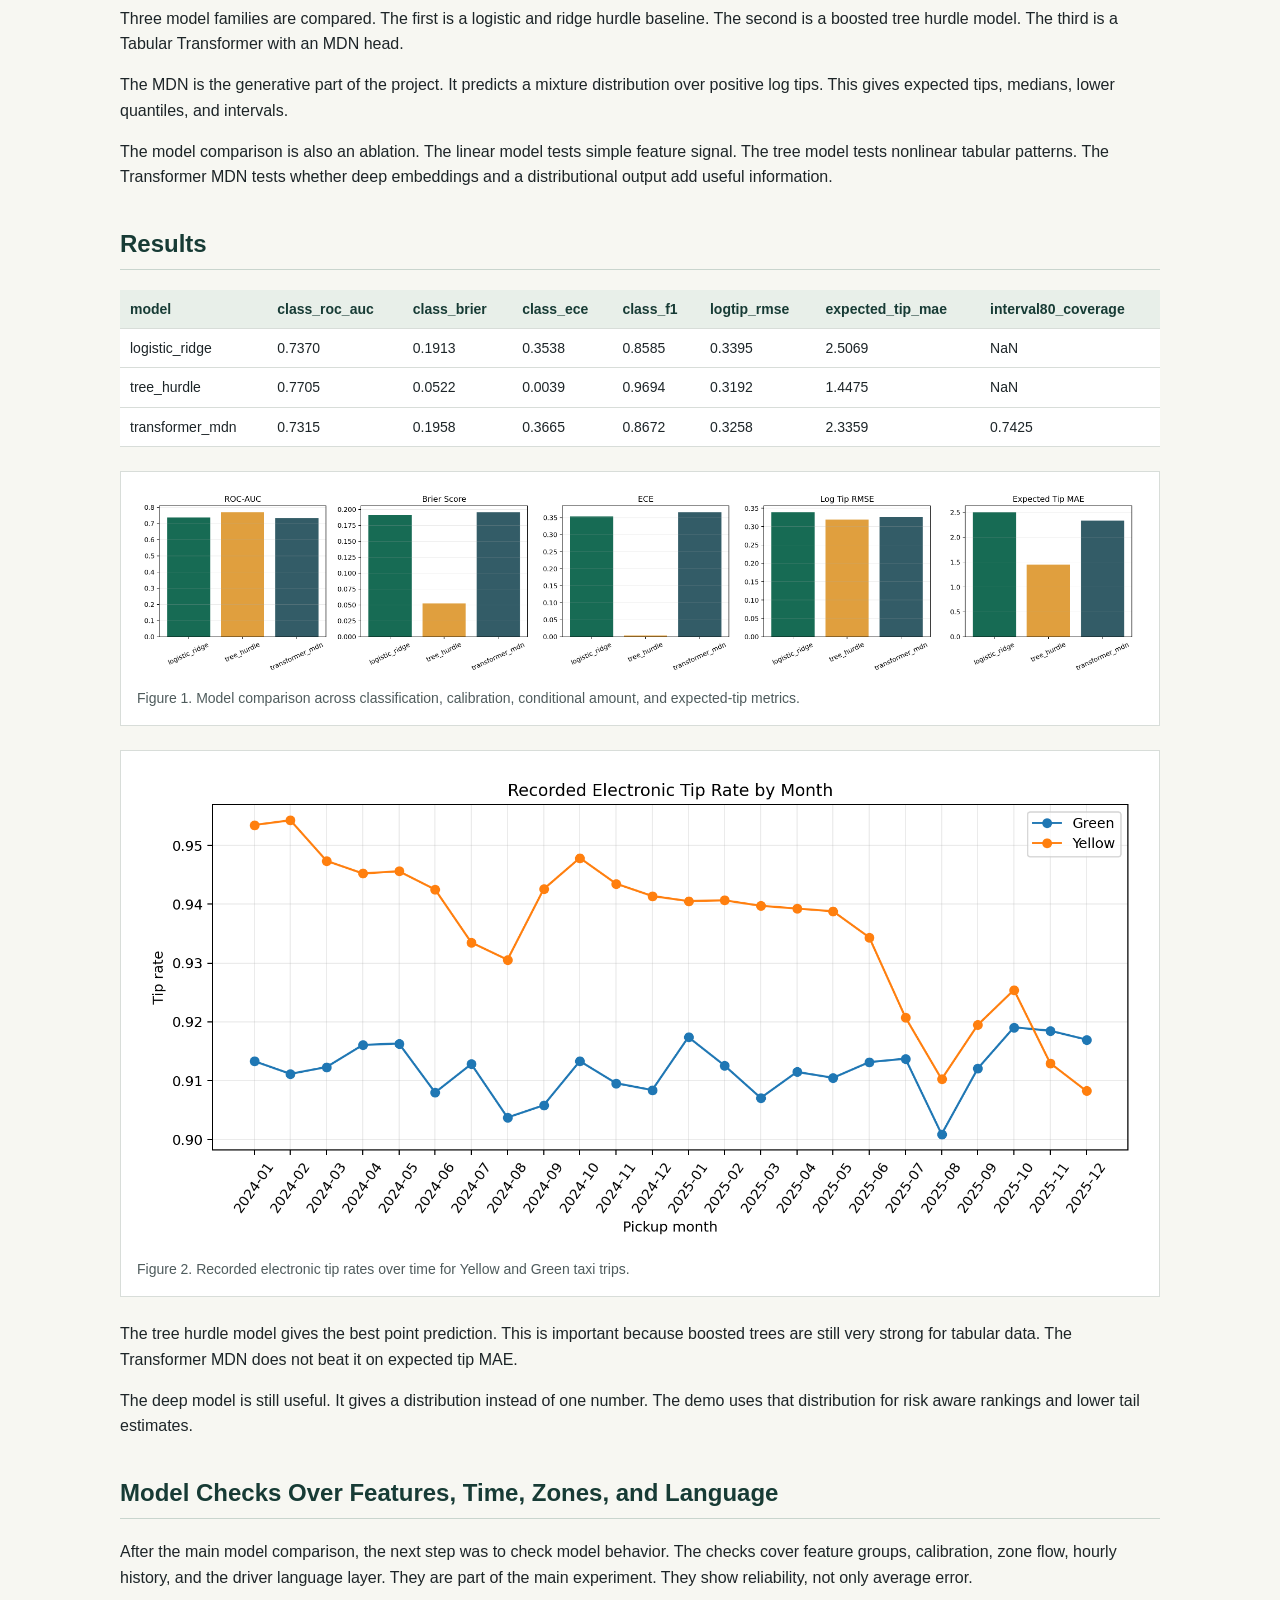
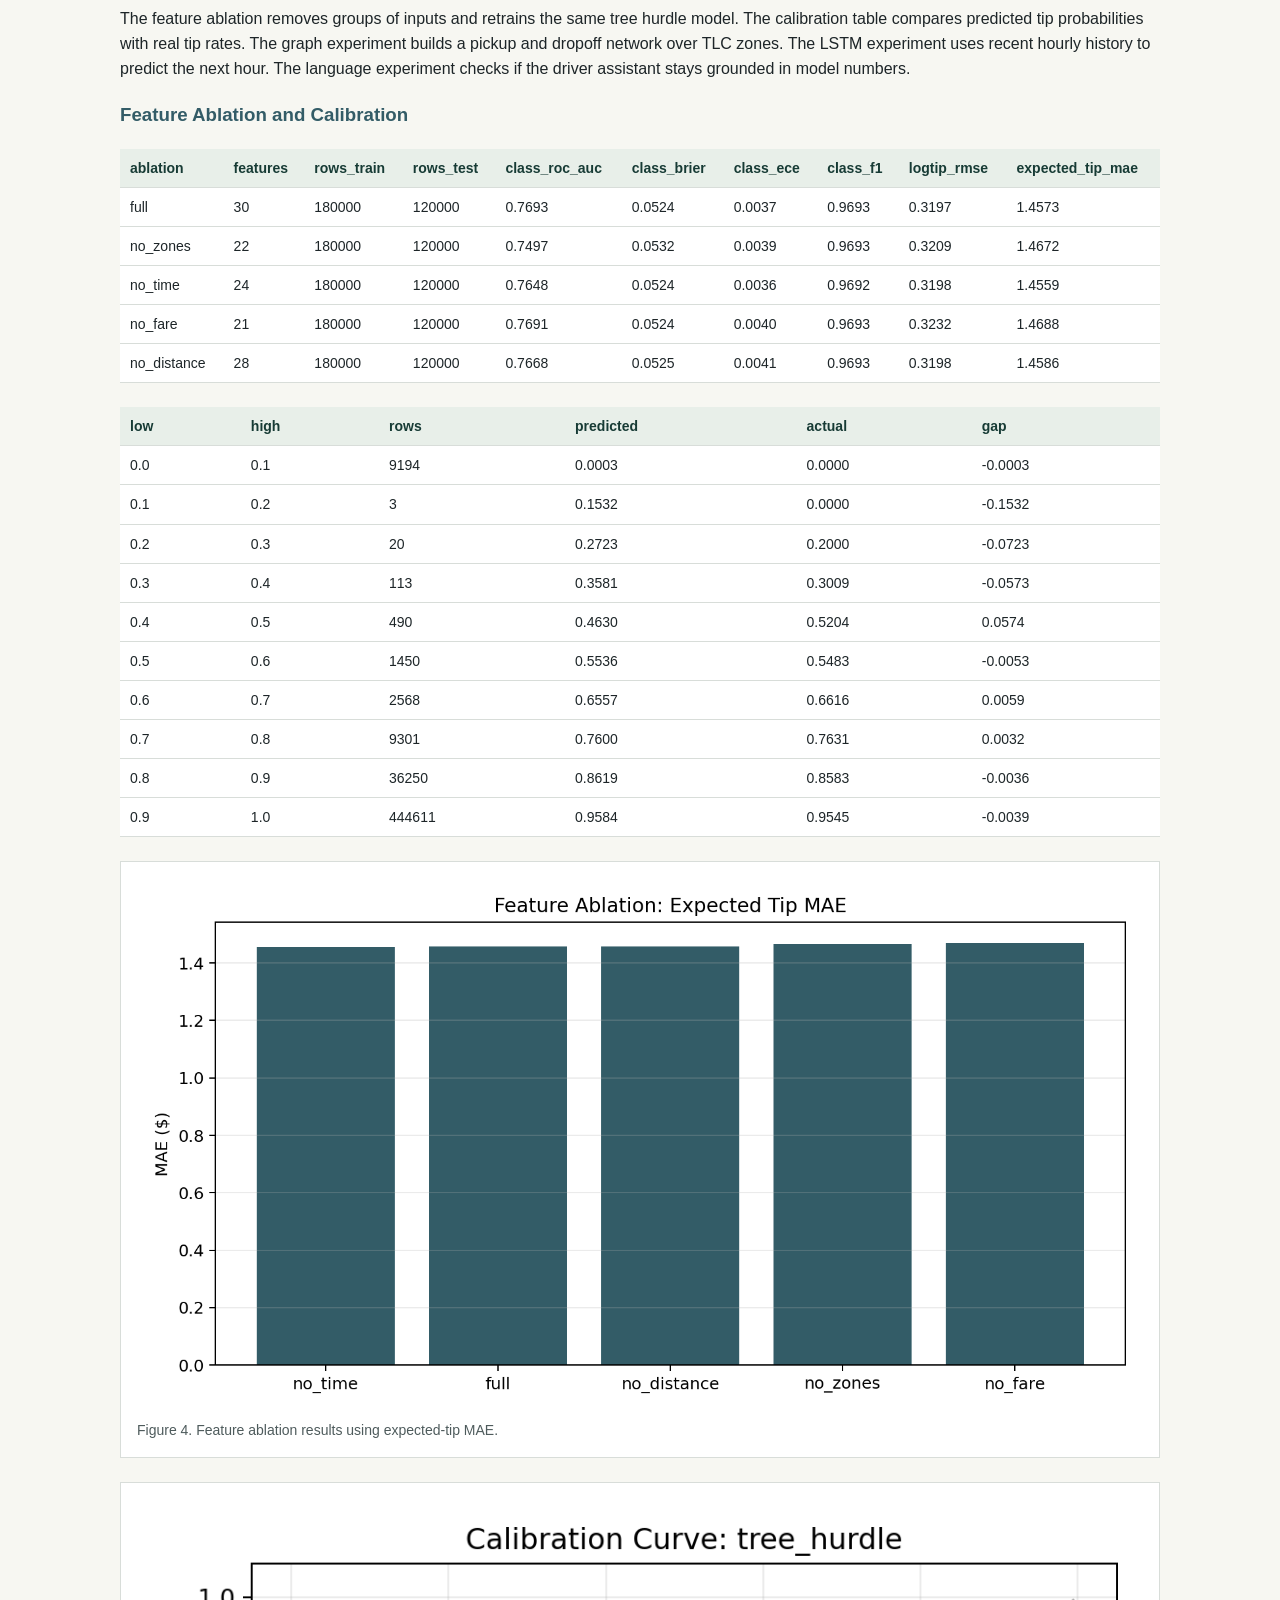
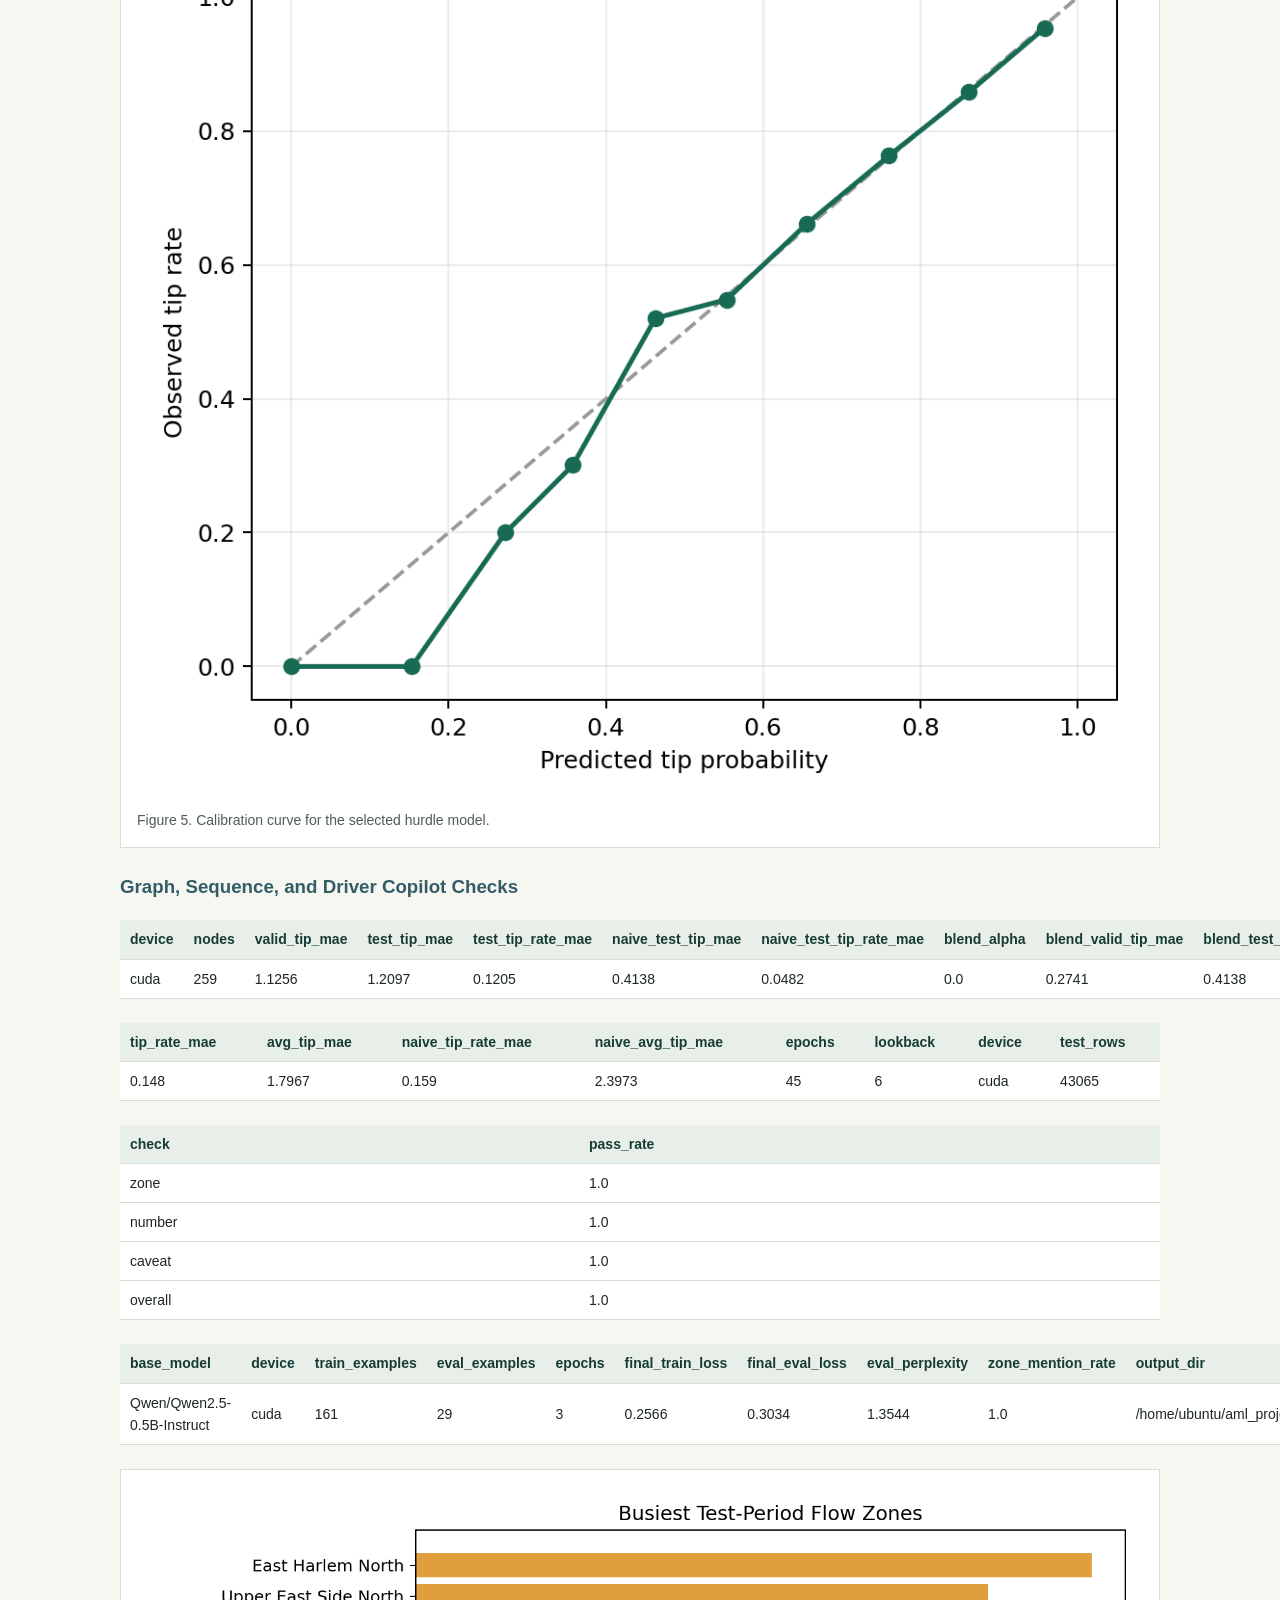
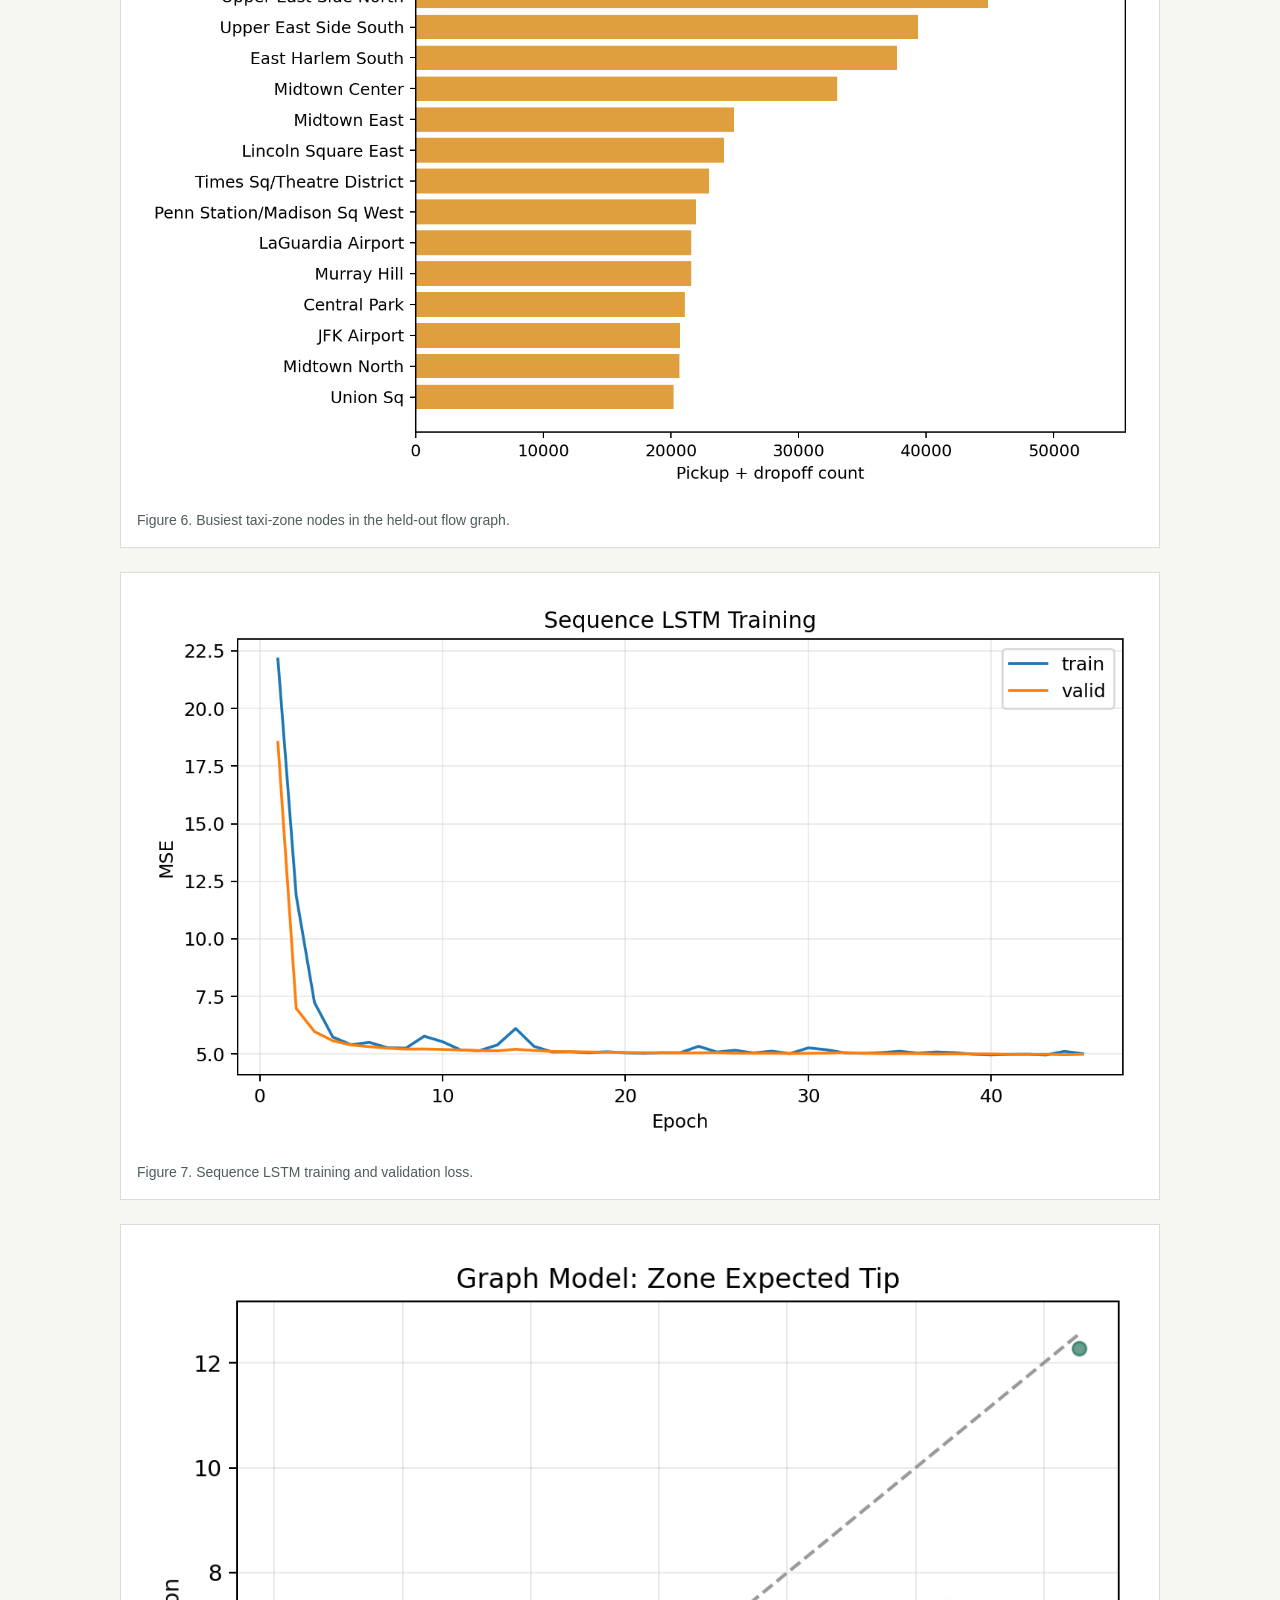
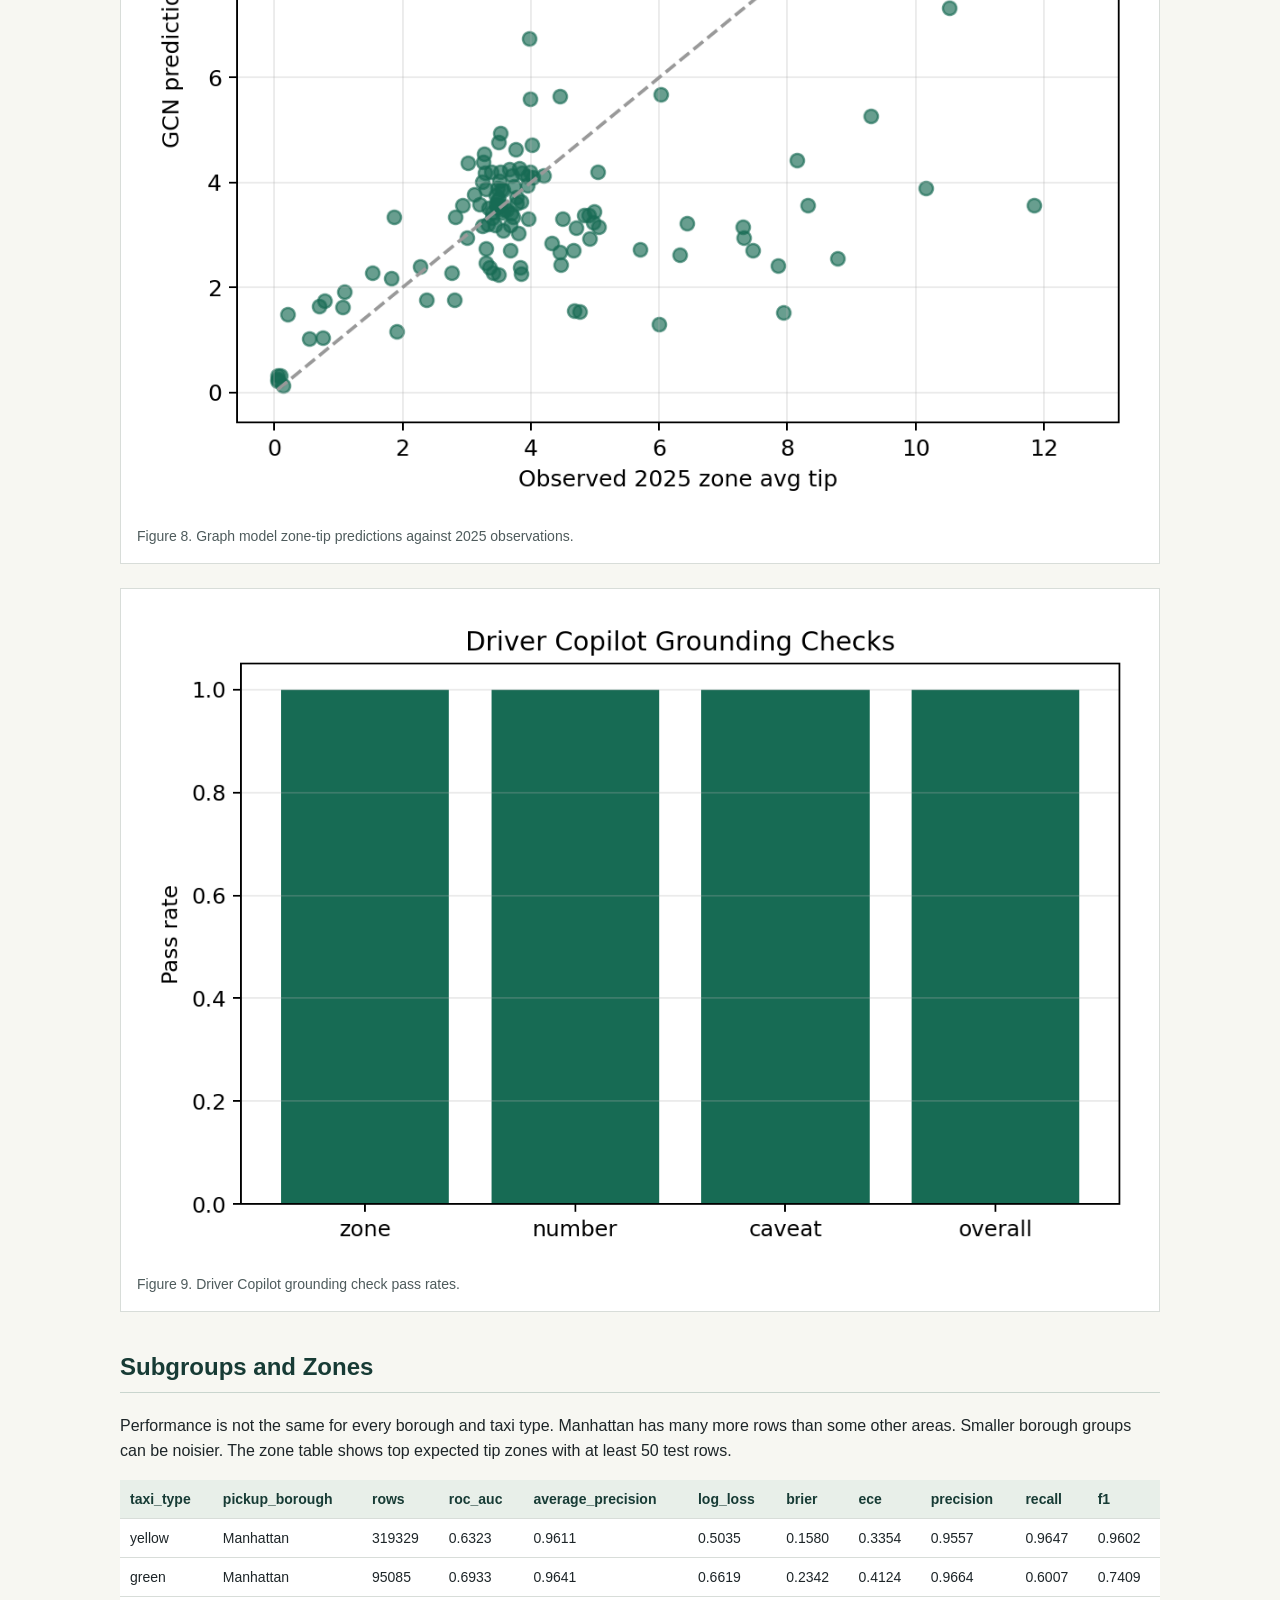
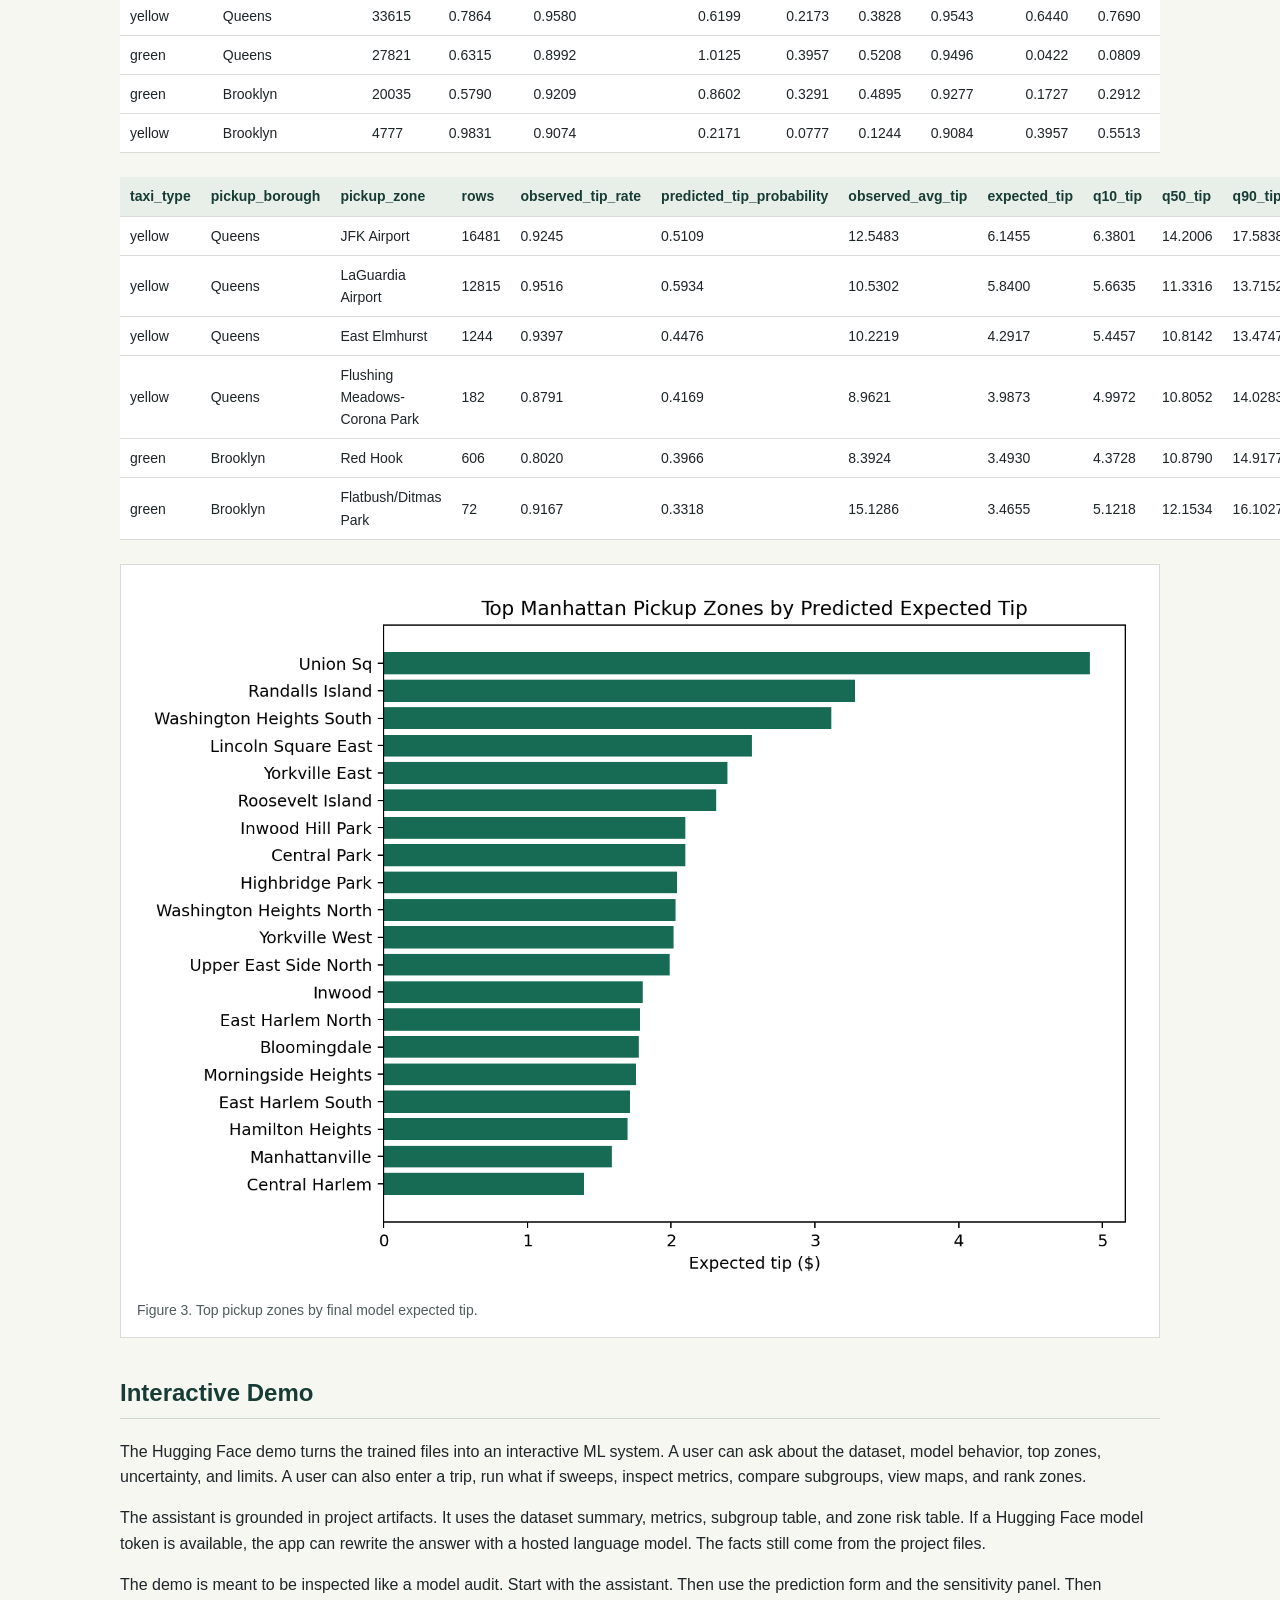
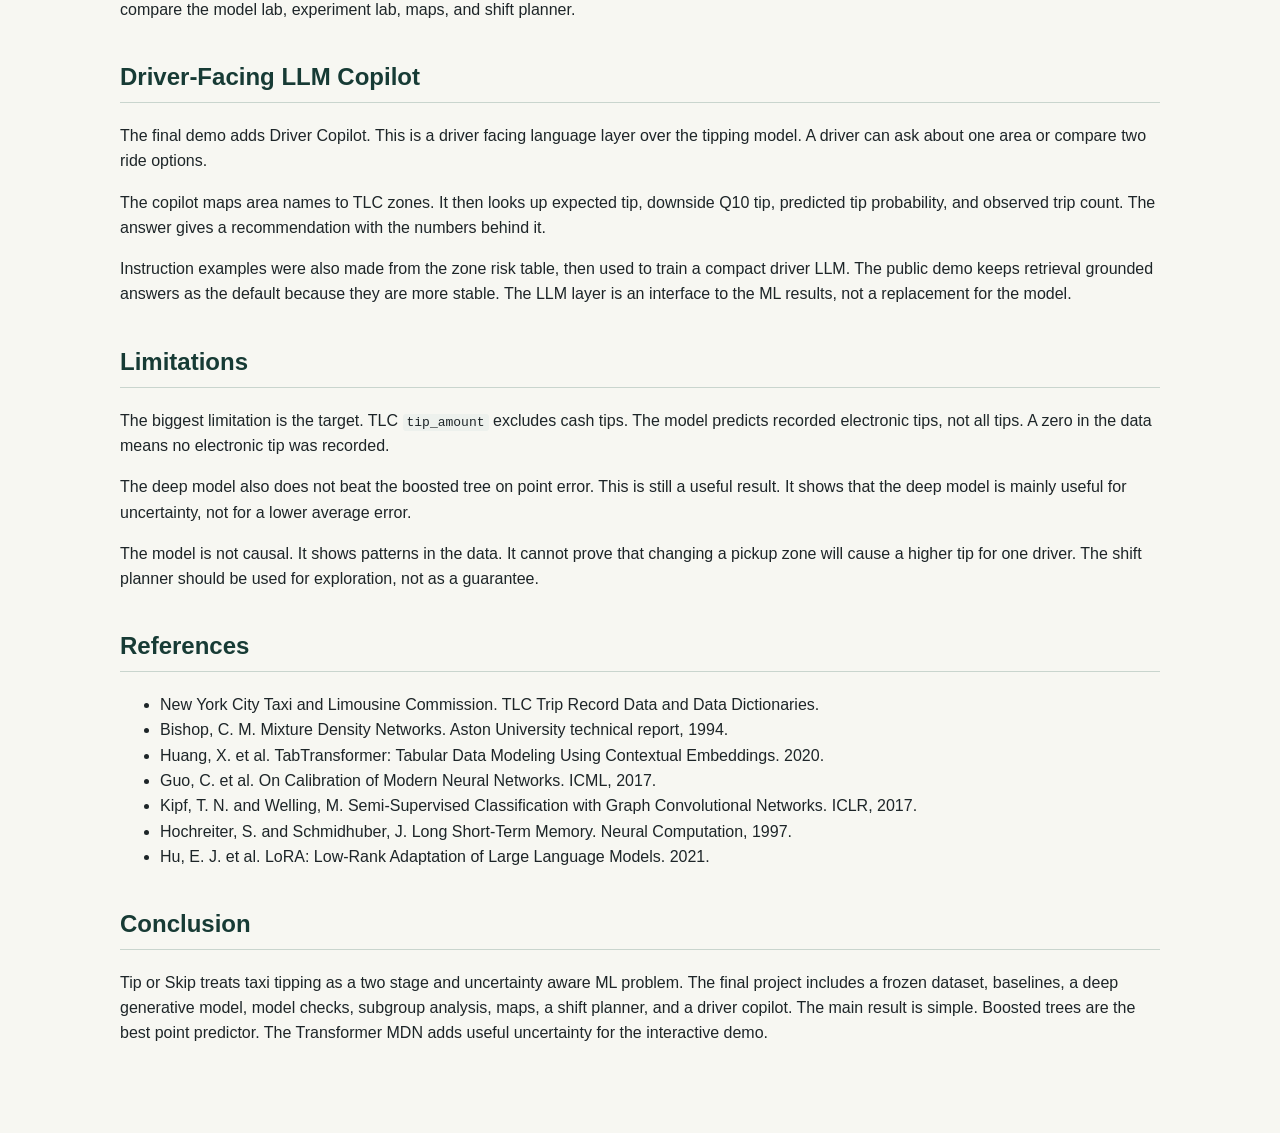
==== commit 10a2dc9f: "edits" ====
--- a/artifacts/final_report/index.html
+++ b/artifacts/final_report/index.html
@@ -35,34 +35,34 @@
 <section>
   <h2>Research Question</h2>
   <p>This project studies recorded electronic tips in NYC taxi trips. The main idea is that tipping should not be treated as one plain regression problem. A rider first either leaves a recorded electronic tip or does not. If there is a tip, the amount then has to be modeled.</p>
-  <p>We use a two stage setup for this reason. Stage 1 predicts the chance of a recorded tip. Stage 2 predicts the positive tip amount. We then compare simple models, boosted trees, and a Tabular Transformer MDN. The demo uses the model results to compare trips and zones.</p>
+  <p>A two stage setup fits this reason. Stage 1 predicts the chance of a recorded tip. Stage 2 predicts the positive tip amount. The project then compares simple models, boosted trees, and a Tabular Transformer MDN. The demo uses the model results to compare trips and zones.</p>
   <div class="callout">Best point model: <strong>tree_hurdle</strong> with expected tip MAE <strong>$1.45</strong>. The Transformer MDN does not win on point error. It is still useful because it gives uncertainty and lower risk estimates.</div>
 </section>
 
 <section>
   <h2>Related Work and Positioning</h2>
   <p>The method uses ideas from class. Hurdle models separate the chance of an event from the size of the positive outcome. This matches electronic tips because many trips have zero recorded tip and positive tips are skewed.</p>
-  <p>The deep model uses a Mixture Density Network. Instead of predicting one positive tip value, it predicts a small distribution. This gives means, medians, lower quantiles, and interval coverage. We also compare against boosted trees because they are strong tabular baselines.</p>
-  <p>The later experiments use the same tipping problem for other course topics. We check calibration, a graph model over taxi zones, an LSTM over hourly borough history, and a small driver language model.</p>
+  <p>The deep model uses a Mixture Density Network. Instead of predicting one positive tip value, it predicts a small distribution. This gives means, medians, lower quantiles, and interval coverage. Boosted trees are included because they are strong tabular baselines.</p>
+  <p>The later experiments use the same tipping problem for other course topics. These include calibration, a graph model over taxi zones, an LSTM over hourly borough history, and a small driver language model.</p>
 </section>
 
 <section>
   <h2>Dataset</h2>
-  <p>The dataset comes from official NYC TLC Yellow and Green taxi records for 2024 and 2025. We keep credit card trips because <code>tip_amount</code> records electronic tips. It does not include cash tips. Invalid fare, distance, duration, and date rows are removed.</p>
+  <p>The dataset comes from official NYC TLC Yellow and Green taxi records for 2024 and 2025. Credit card trips are kept because <code>tip_amount</code> records electronic tips. It does not include cash tips. Invalid fare, distance, duration, and date rows are removed.</p>
   <p>Pickup and dropoff locations are joined to TLC zone names and boroughs. This lets the model use both numeric location IDs and readable geography. The frozen package has <strong>1,008,000</strong> rows, <strong>46</strong> columns, and a recorded electronic tip rate of <strong>92.9%</strong>.</p>
   <p>The split is based on time. Early 2024 is training data. Late 2024 is validation data. All of 2025 is the test set. This is more honest than a random split because the model has to work on a future year.</p>
-  <p>We also remove leakage. We do not use <code>total_amount</code> because it can include the tip. The model only gets trip context such as time, distance, duration, fare fields, taxi type, vendor, passenger bucket, rate code, and zones.</p>
+  <p>Leakage is also removed. The feature set does not include <code>total_amount</code> because it can contain the tip. The model only gets trip context such as time, distance, duration, fare fields, taxi type, vendor, passenger bucket, rate code, and zones.</p>
 </section>
 
 <section>
   <h2>ML Formulation</h2>
   <p>Each trip becomes one feature row. Stage 1 predicts if the trip gets a recorded electronic tip. Stage 2 predicts <code>log1p(tip_amount)</code> for trips with a positive tip.</p>
-  <p>The final expected tip is the tip probability times the predicted positive tip. We evaluate classification with ROC AUC, log loss, Brier score, calibration error, and F1. We evaluate amount prediction with log tip RMSE and expected tip MAE.</p>
+  <p>The final expected tip is the tip probability times the predicted positive tip. Classification is evaluated with ROC AUC, log loss, Brier score, calibration error, and F1. Amount prediction is evaluated with log tip RMSE and expected tip MAE.</p>
 </section>
 
 <section>
   <h2>Methods</h2>
-  <p>We compare three model families. The first is a logistic and ridge hurdle baseline. The second is a boosted tree hurdle model. The third is a Tabular Transformer with an MDN head.</p>
+  <p>Three model families are compared. The first is a logistic and ridge hurdle baseline. The second is a boosted tree hurdle model. The third is a Tabular Transformer with an MDN head.</p>
   <p>The MDN is the generative part of the project. It predicts a mixture distribution over positive log tips. This gives expected tips, medians, lower quantiles, and intervals.</p>
   <p>The model comparison is also an ablation. The linear model tests simple feature signal. The tree model tests nonlinear tabular patterns. The Transformer MDN tests whether deep embeddings and a distributional output add useful information.</p>
 </section>
@@ -123,7 +123,7 @@
 
 <section>
   <h2>Model Checks Over Features, Time, Zones, and Language</h2>
-  <p>After the main model comparison, we checked how the model behaves. We looked at feature groups, calibration, zone flow, hourly history, and the driver language layer. These checks are part of the main experiment. They show reliability, not only average error.</p>
+  <p>After the main model comparison, the next step was to check model behavior. The checks cover feature groups, calibration, zone flow, hourly history, and the driver language layer. They are part of the main experiment. They show reliability, not only average error.</p>
   <p>The feature ablation removes groups of inputs and retrains the same tree hurdle model. The calibration table compares predicted tip probabilities with real tip rates. The graph experiment builds a pickup and dropoff network over TLC zones. The LSTM experiment uses recent hourly history to predict the next hour. The language experiment checks if the driver assistant stays grounded in model numbers.</p>
   <h3>Feature Ablation and Calibration</h3>
   <table class="dataframe data-table">
@@ -631,7 +631,7 @@
   <h2>Driver-Facing LLM Copilot</h2>
   <p>The final demo adds Driver Copilot. This is a driver facing language layer over the tipping model. A driver can ask about one area or compare two ride options.</p>
   <p>The copilot maps area names to TLC zones. It then looks up expected tip, downside Q10 tip, predicted tip probability, and observed trip count. The answer gives a recommendation with the numbers behind it.</p>
-  <p>We also made instruction examples from the zone risk table and trained a compact driver LLM. The public demo keeps retrieval grounded answers as the default because they are more stable. The LLM layer is an interface to the ML results, not a replacement for the model.</p>
+  <p>Instruction examples were also made from the zone risk table, then used to train a compact driver LLM. The public demo keeps retrieval grounded answers as the default because they are more stable. The LLM layer is an interface to the ML results, not a replacement for the model.</p>
 </section>
 
 <section>
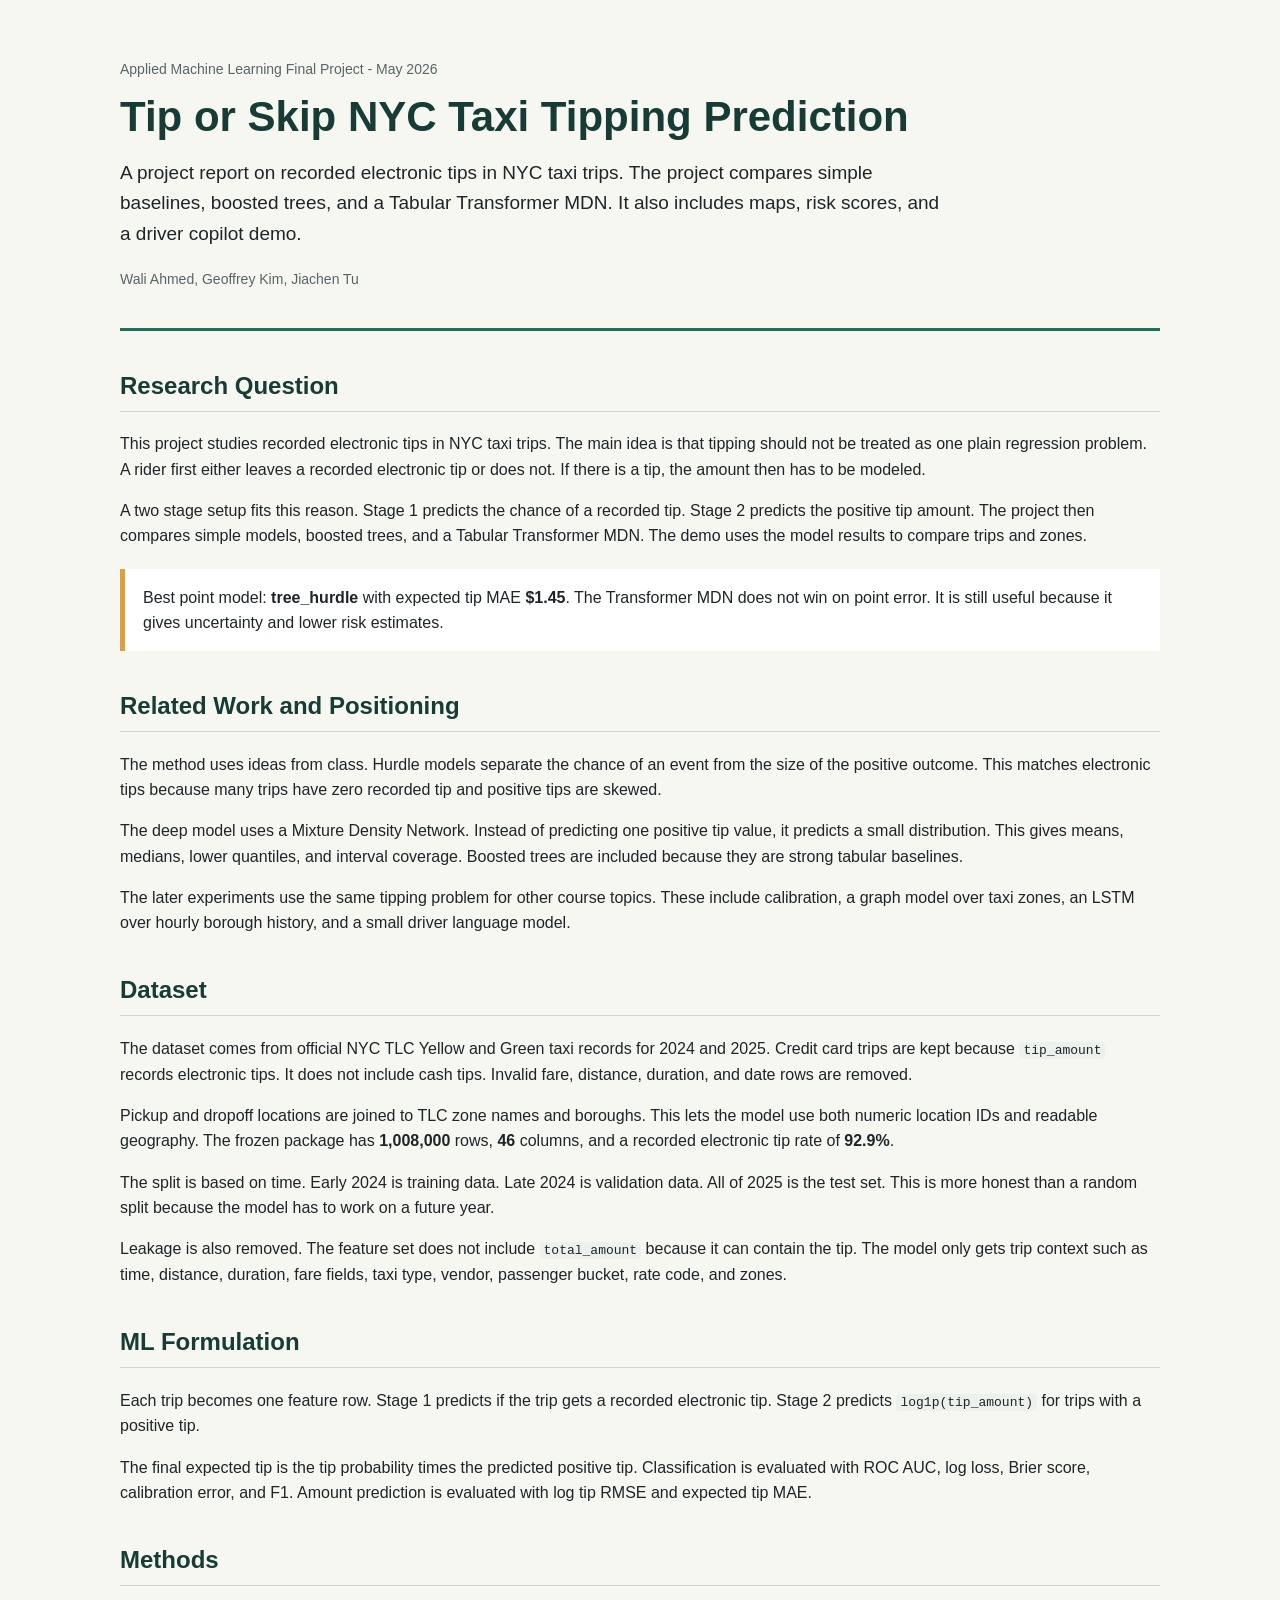
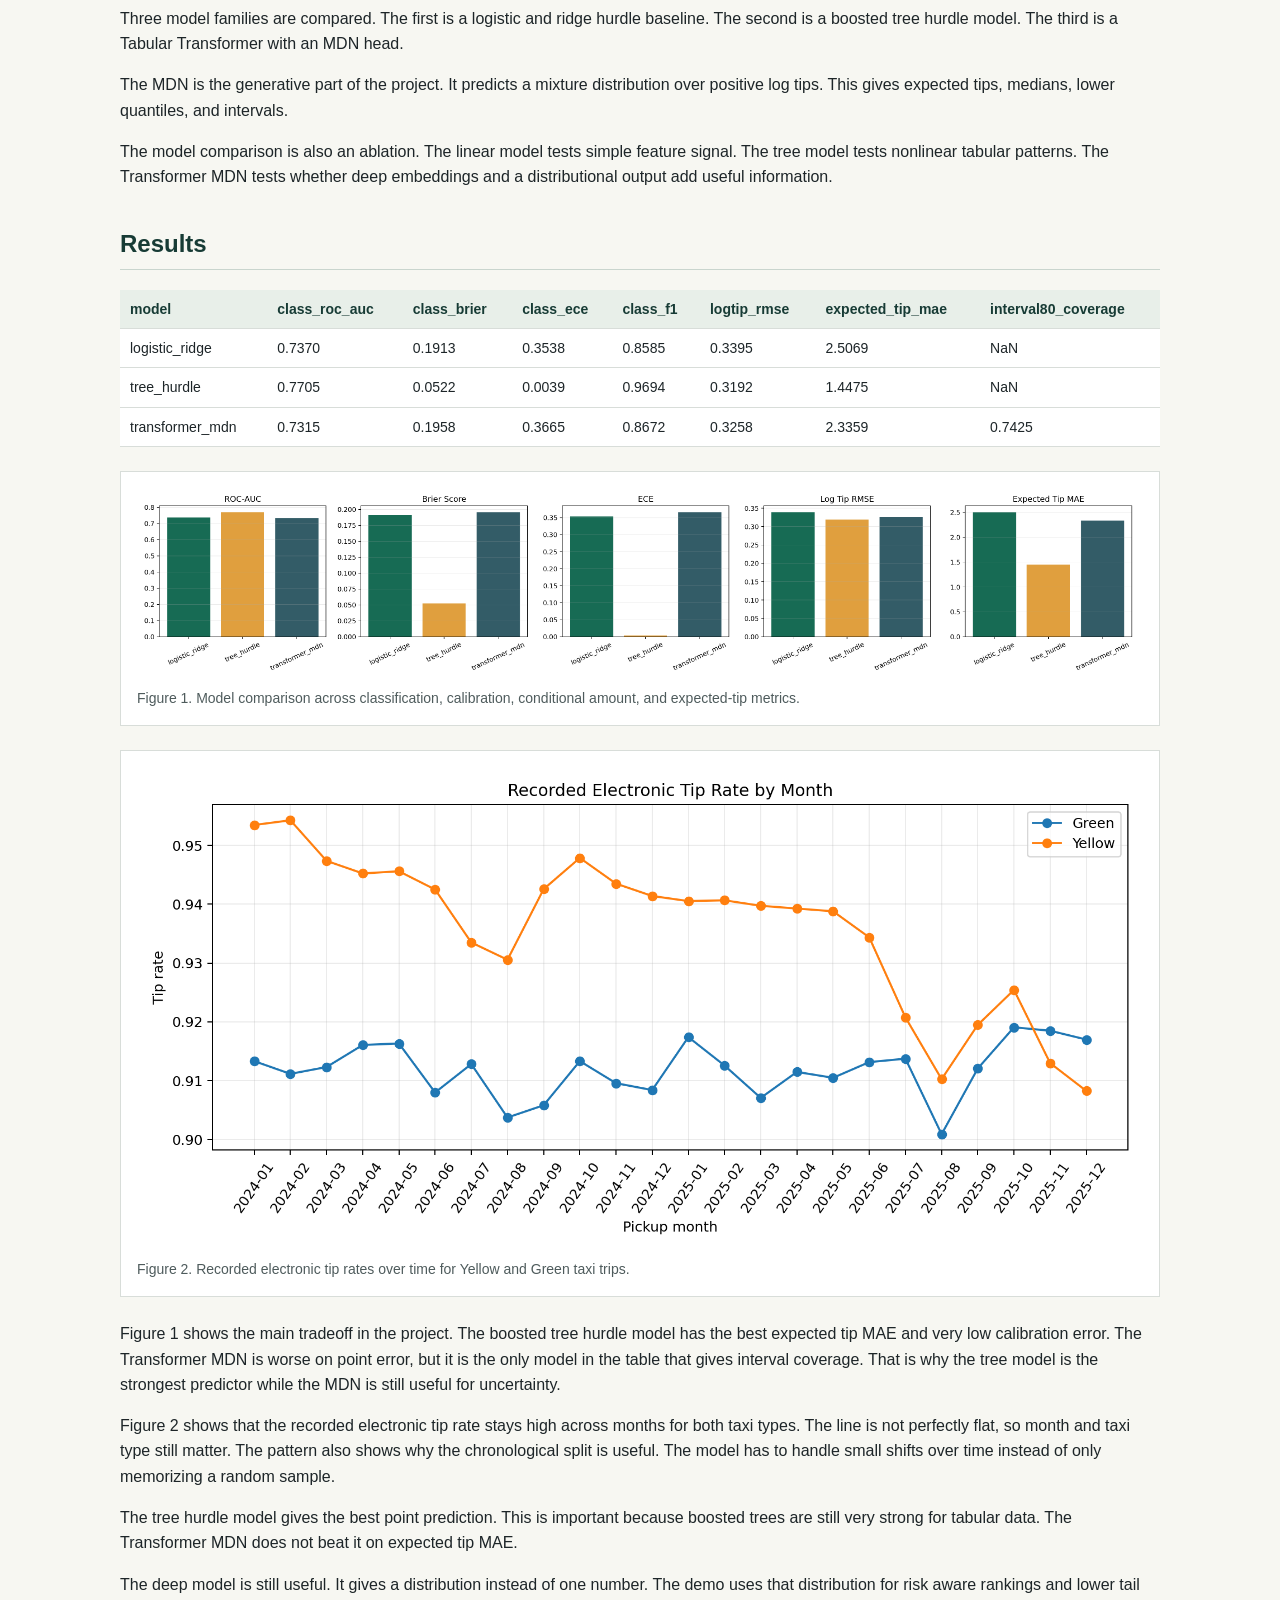
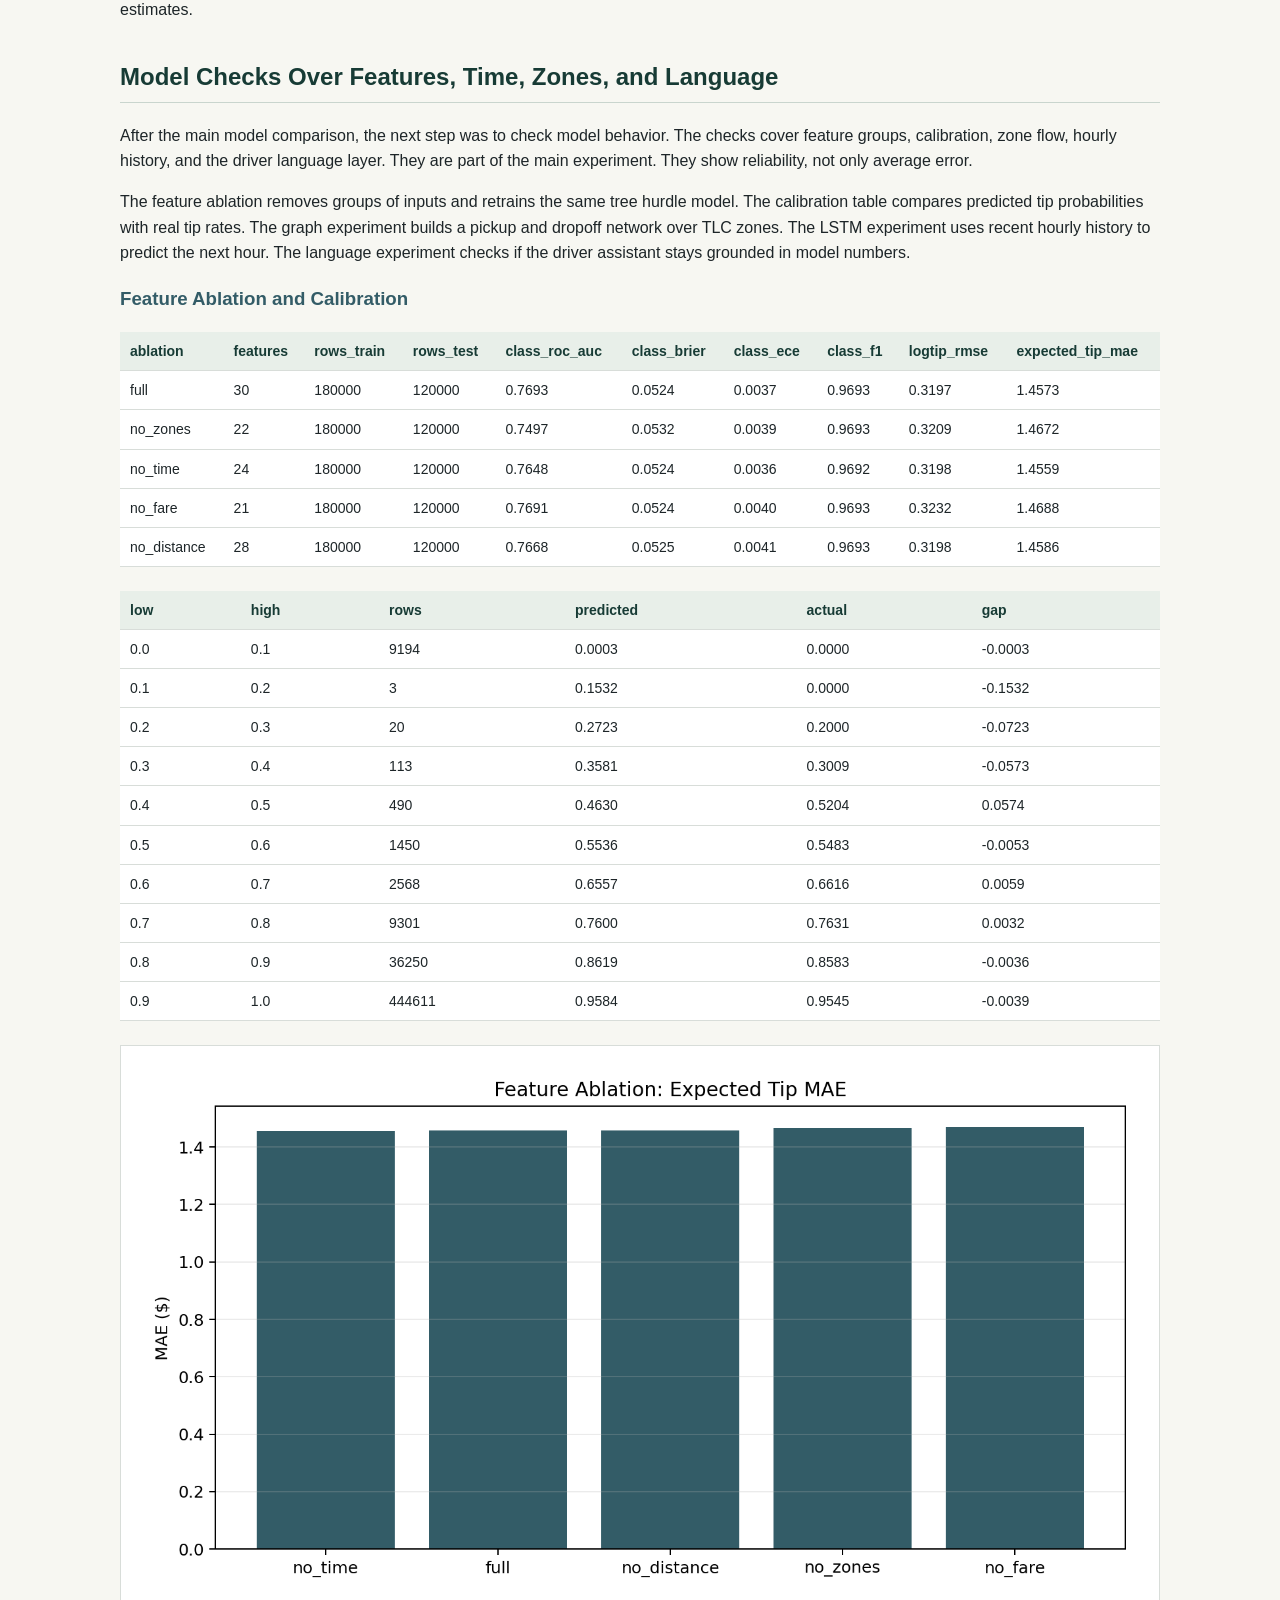
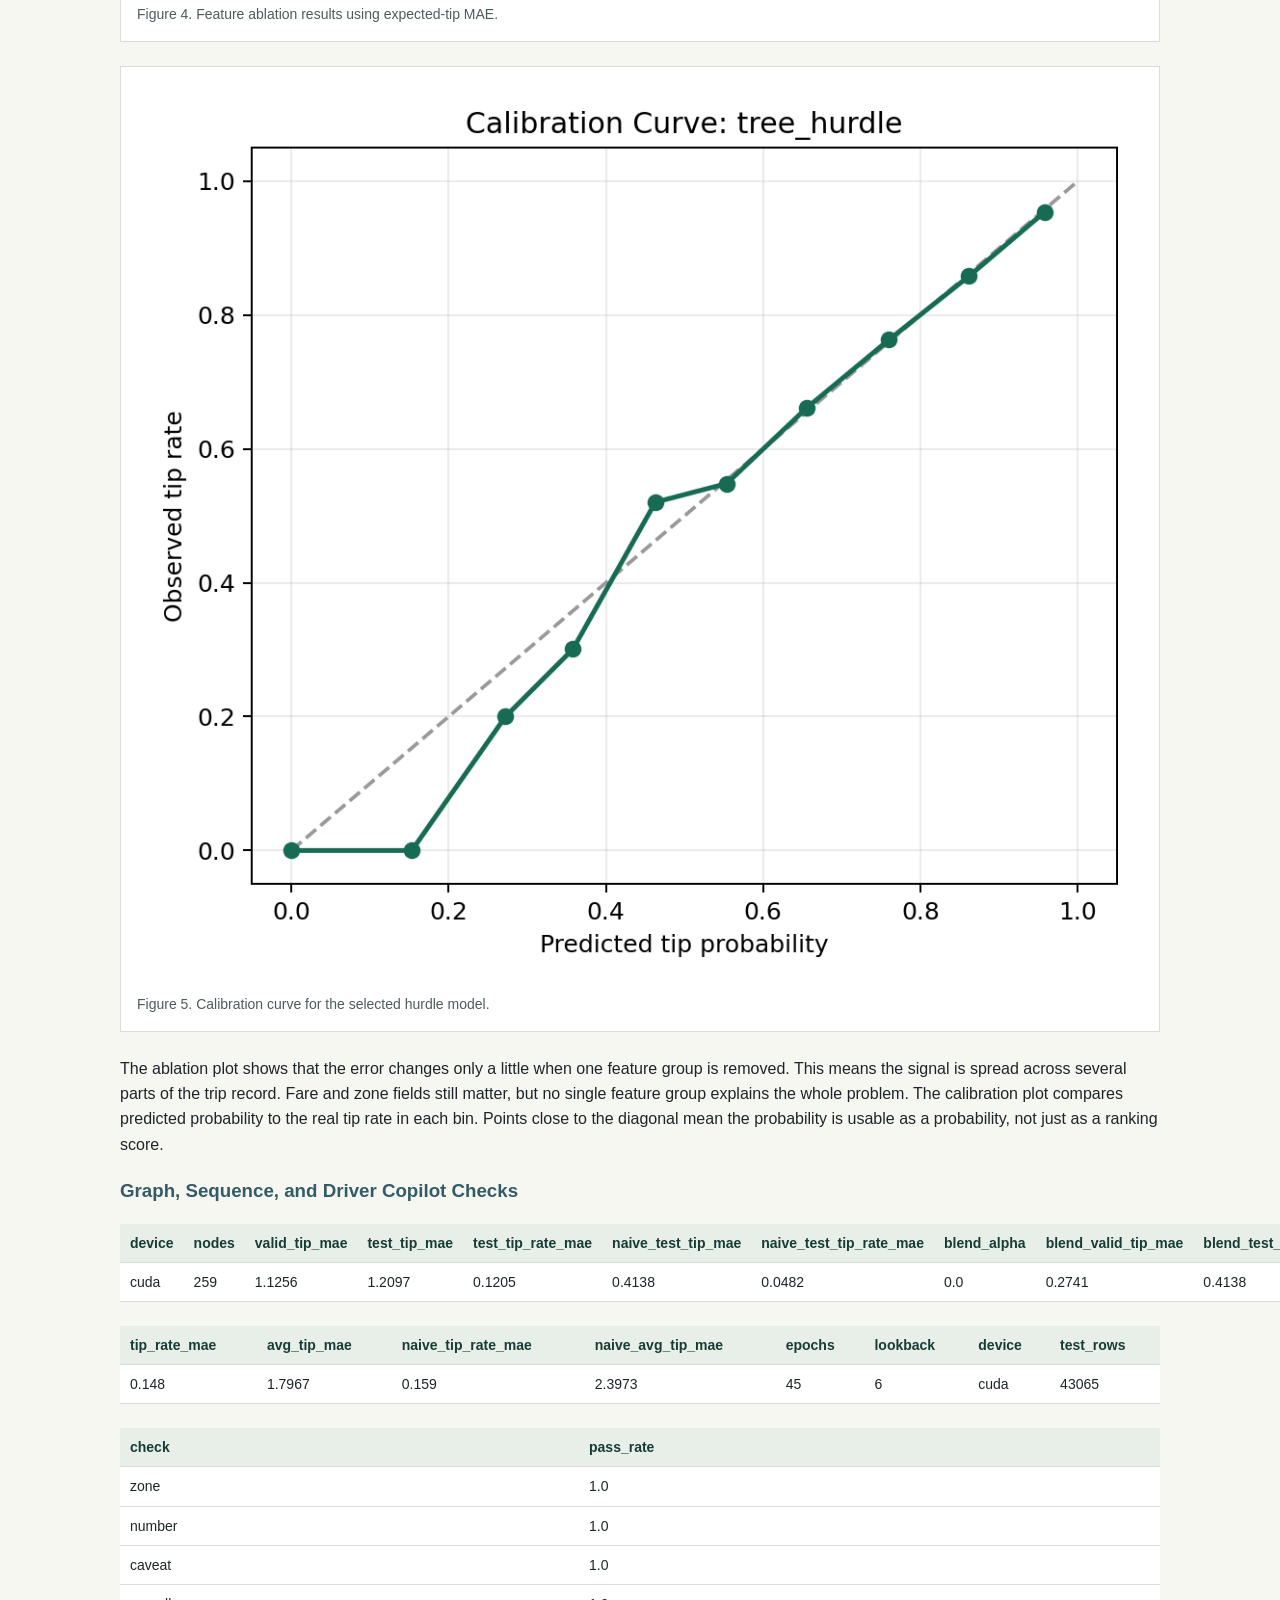
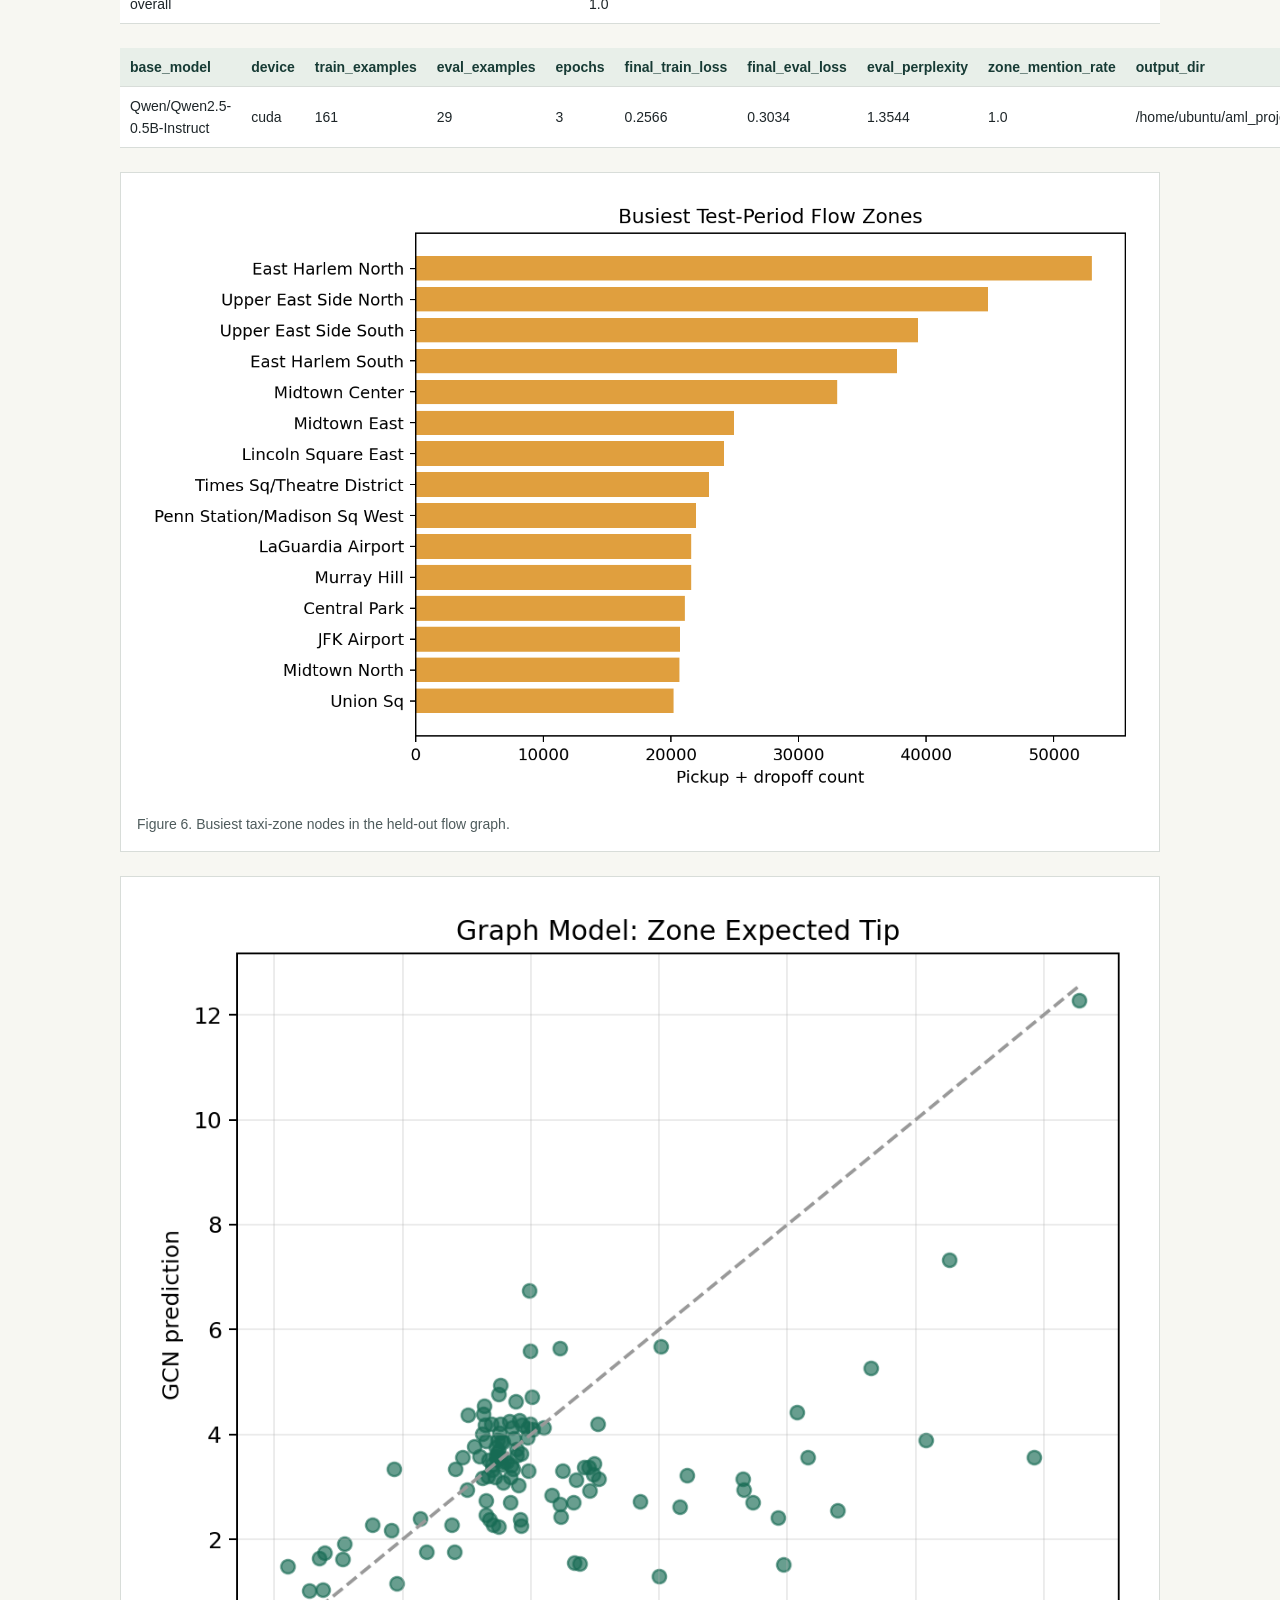
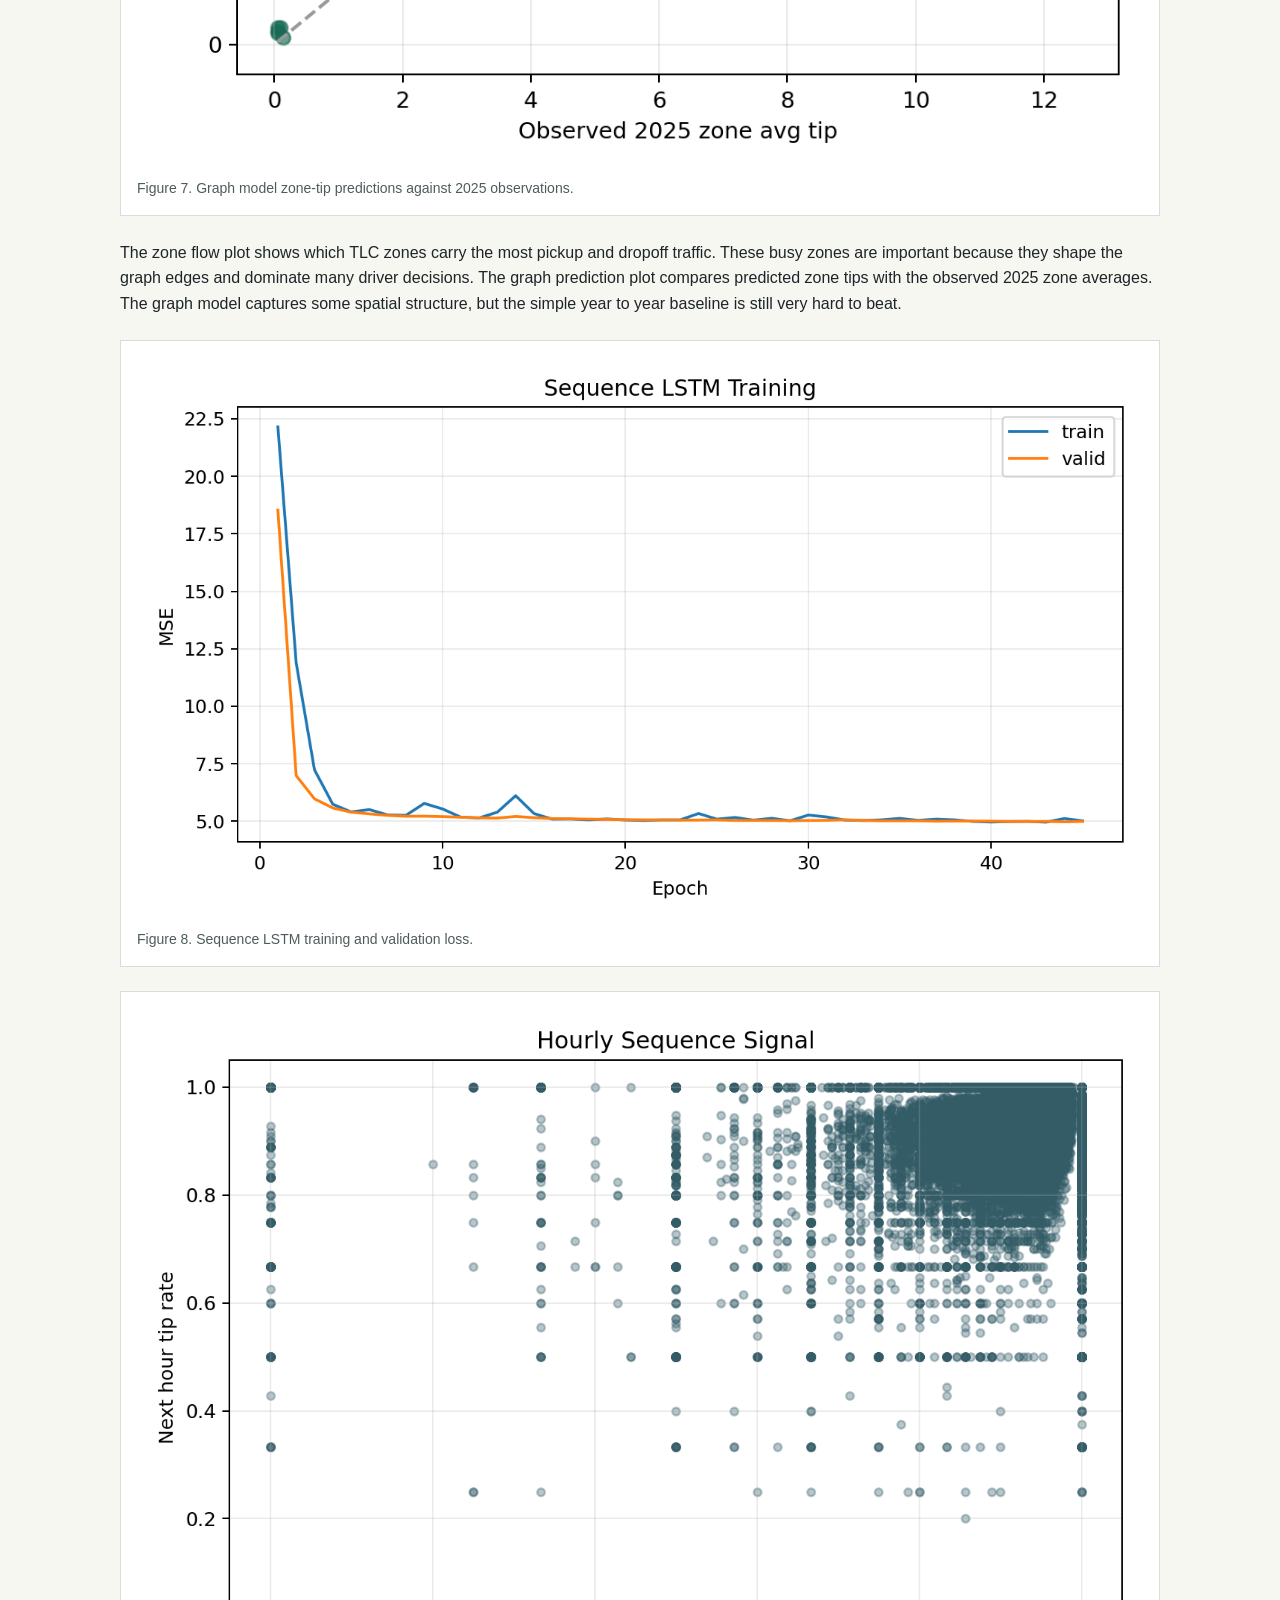
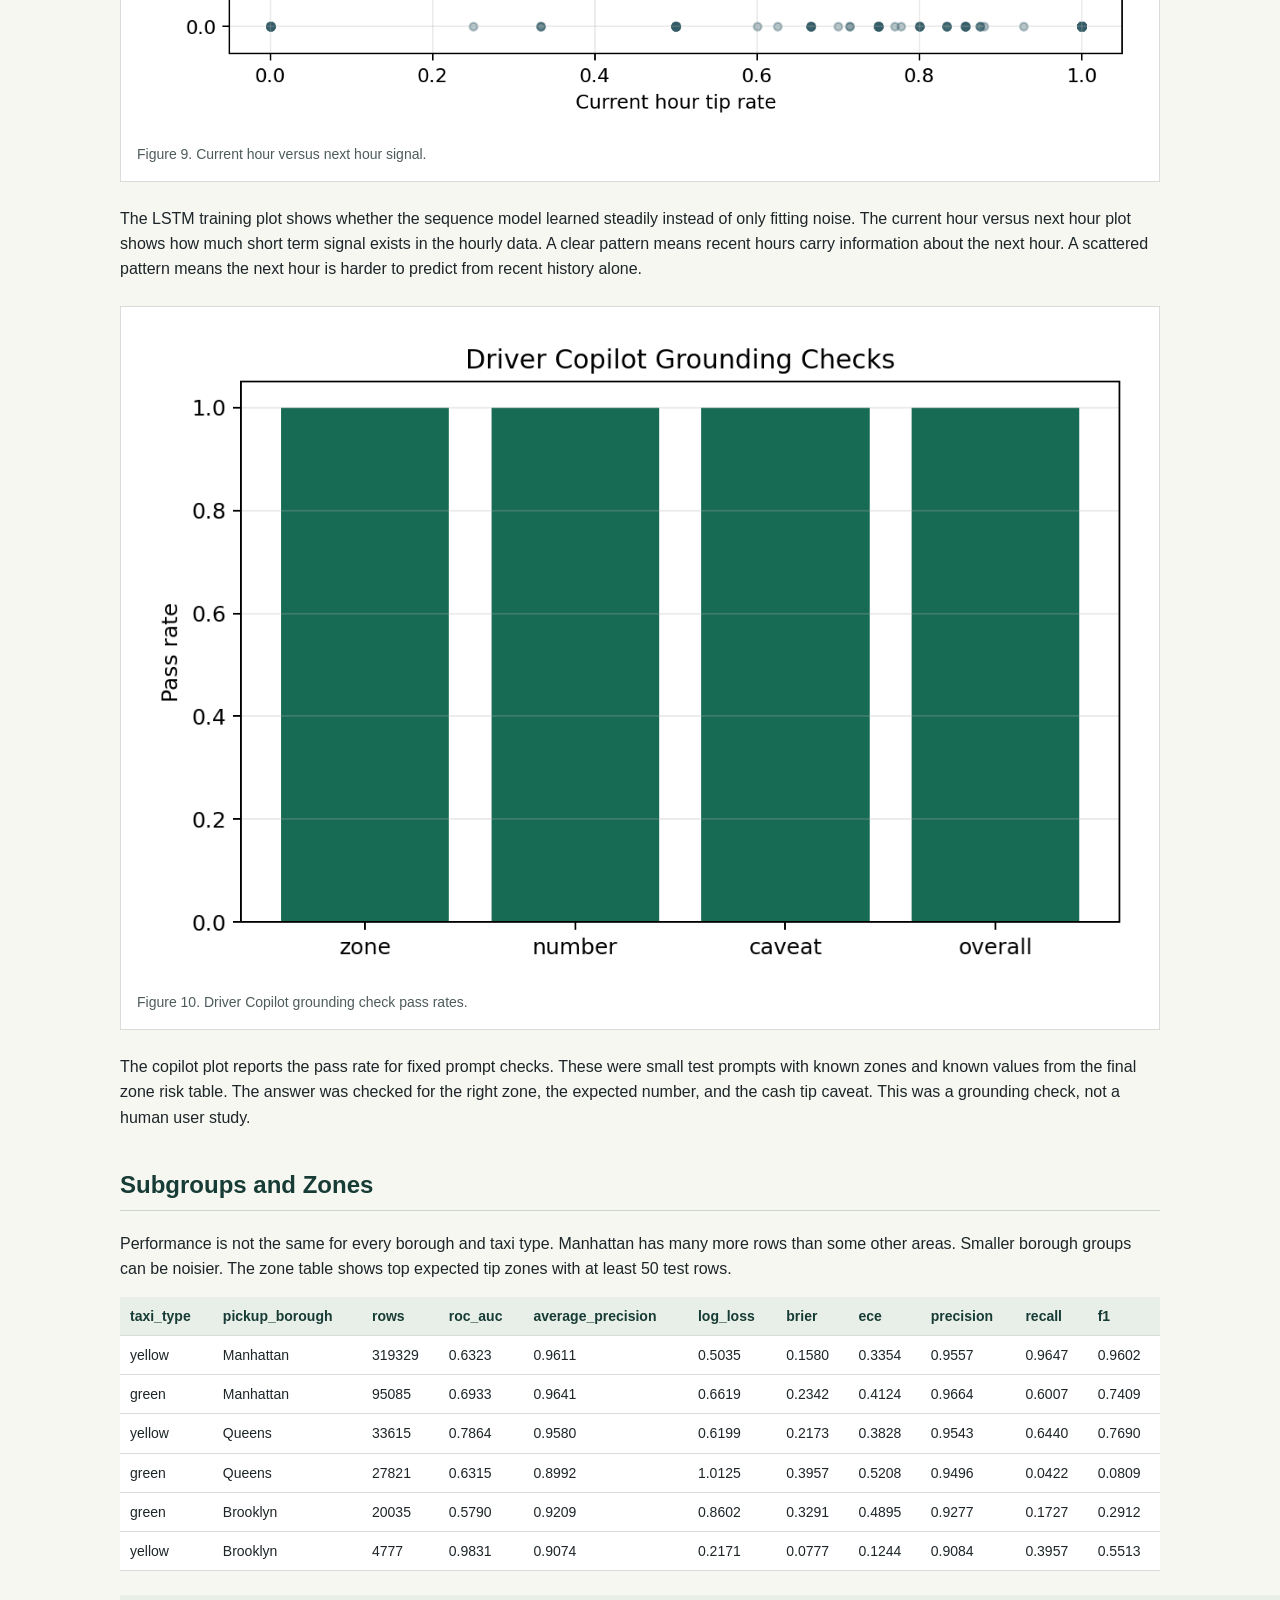
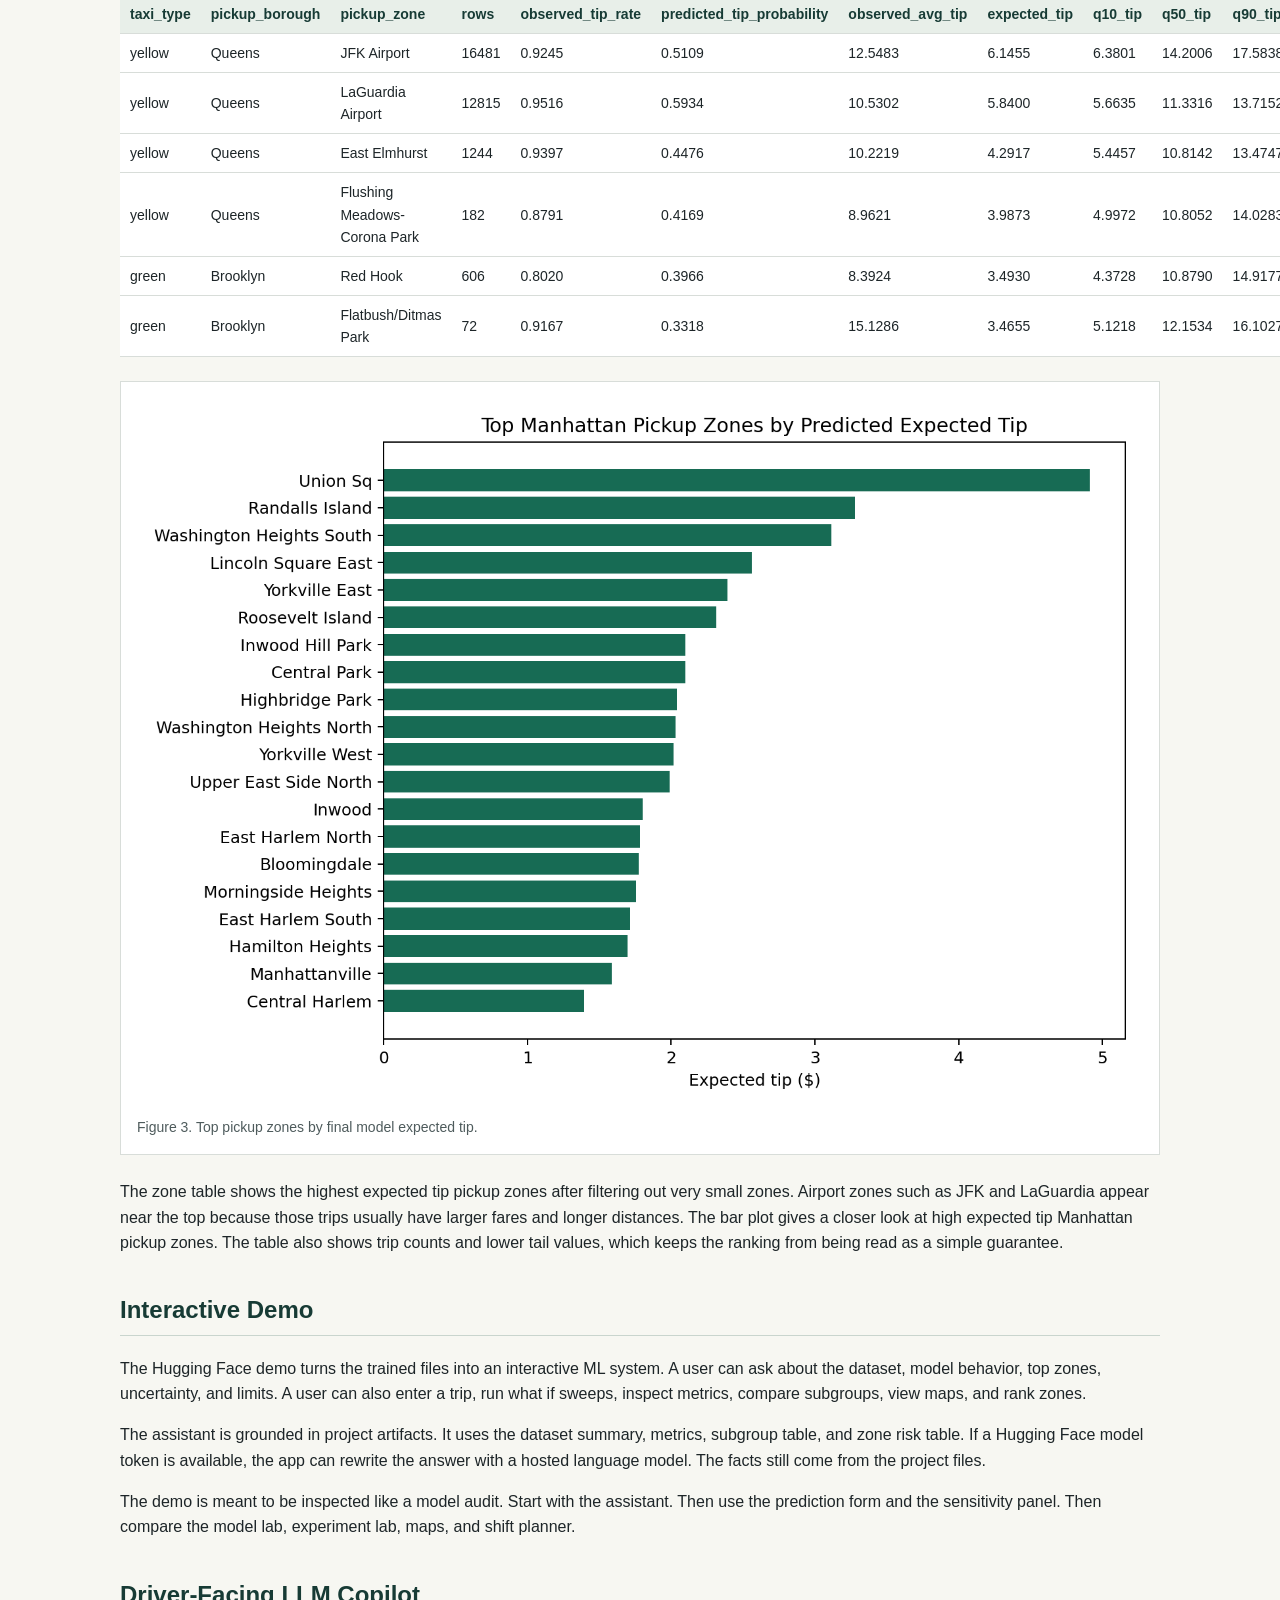
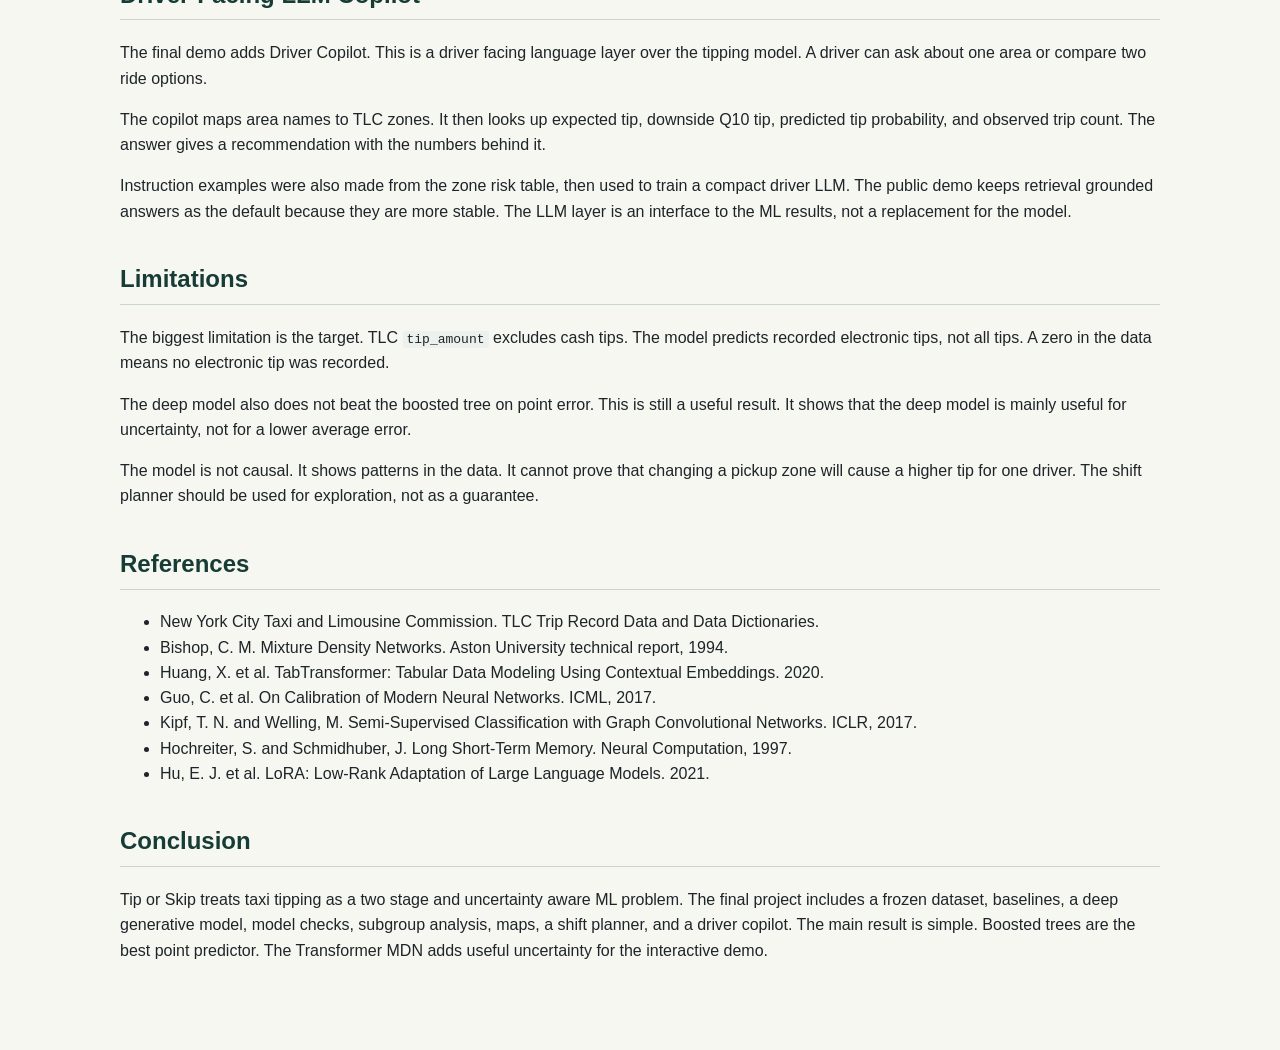
==== commit 0ec31bd0: "edits" ====
--- a/artifacts/final_report/index.html
+++ b/artifacts/final_report/index.html
@@ -117,6 +117,8 @@
 </table>
   <figure><img alt="Model comparison" src="[data-uri]"><figcaption>Figure 1. Model comparison across classification, calibration, conditional amount, and expected-tip metrics.</figcaption></figure>
   <figure><img alt="Monthly tip rate" src="[data-uri]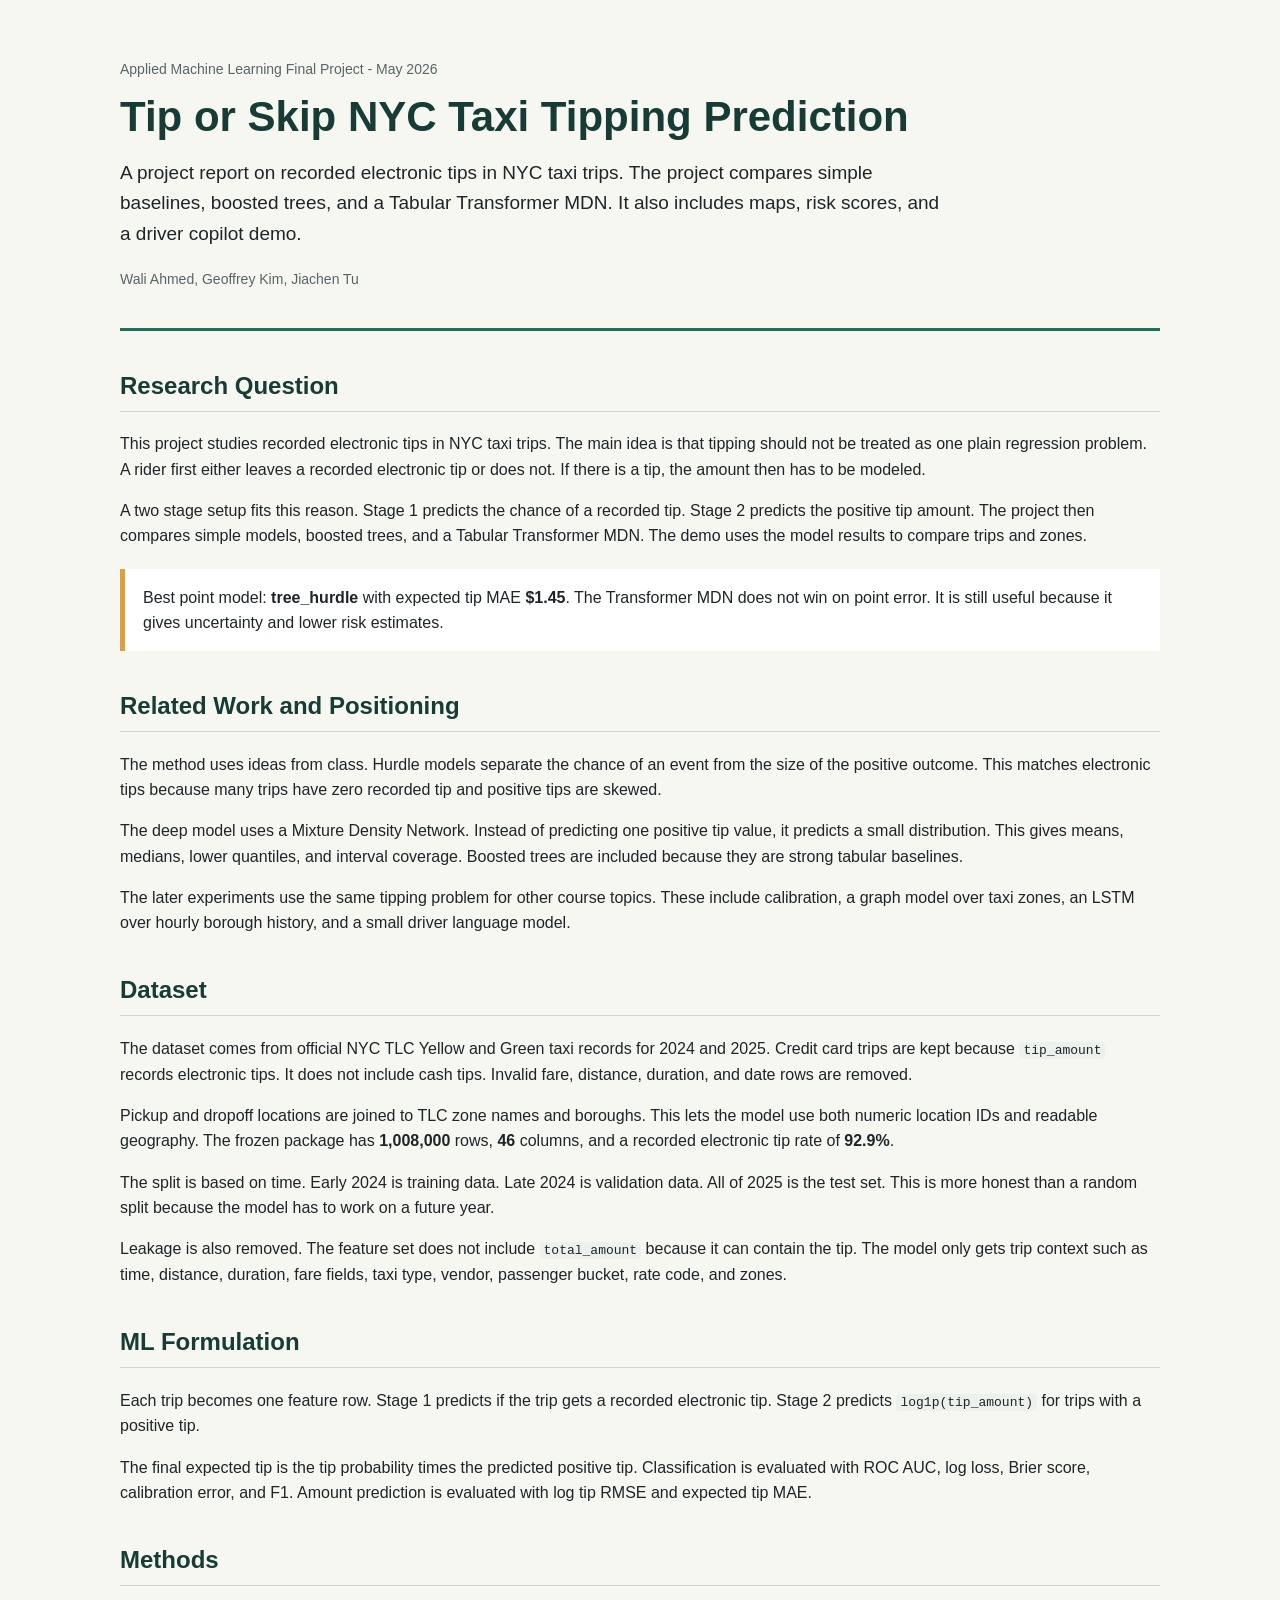
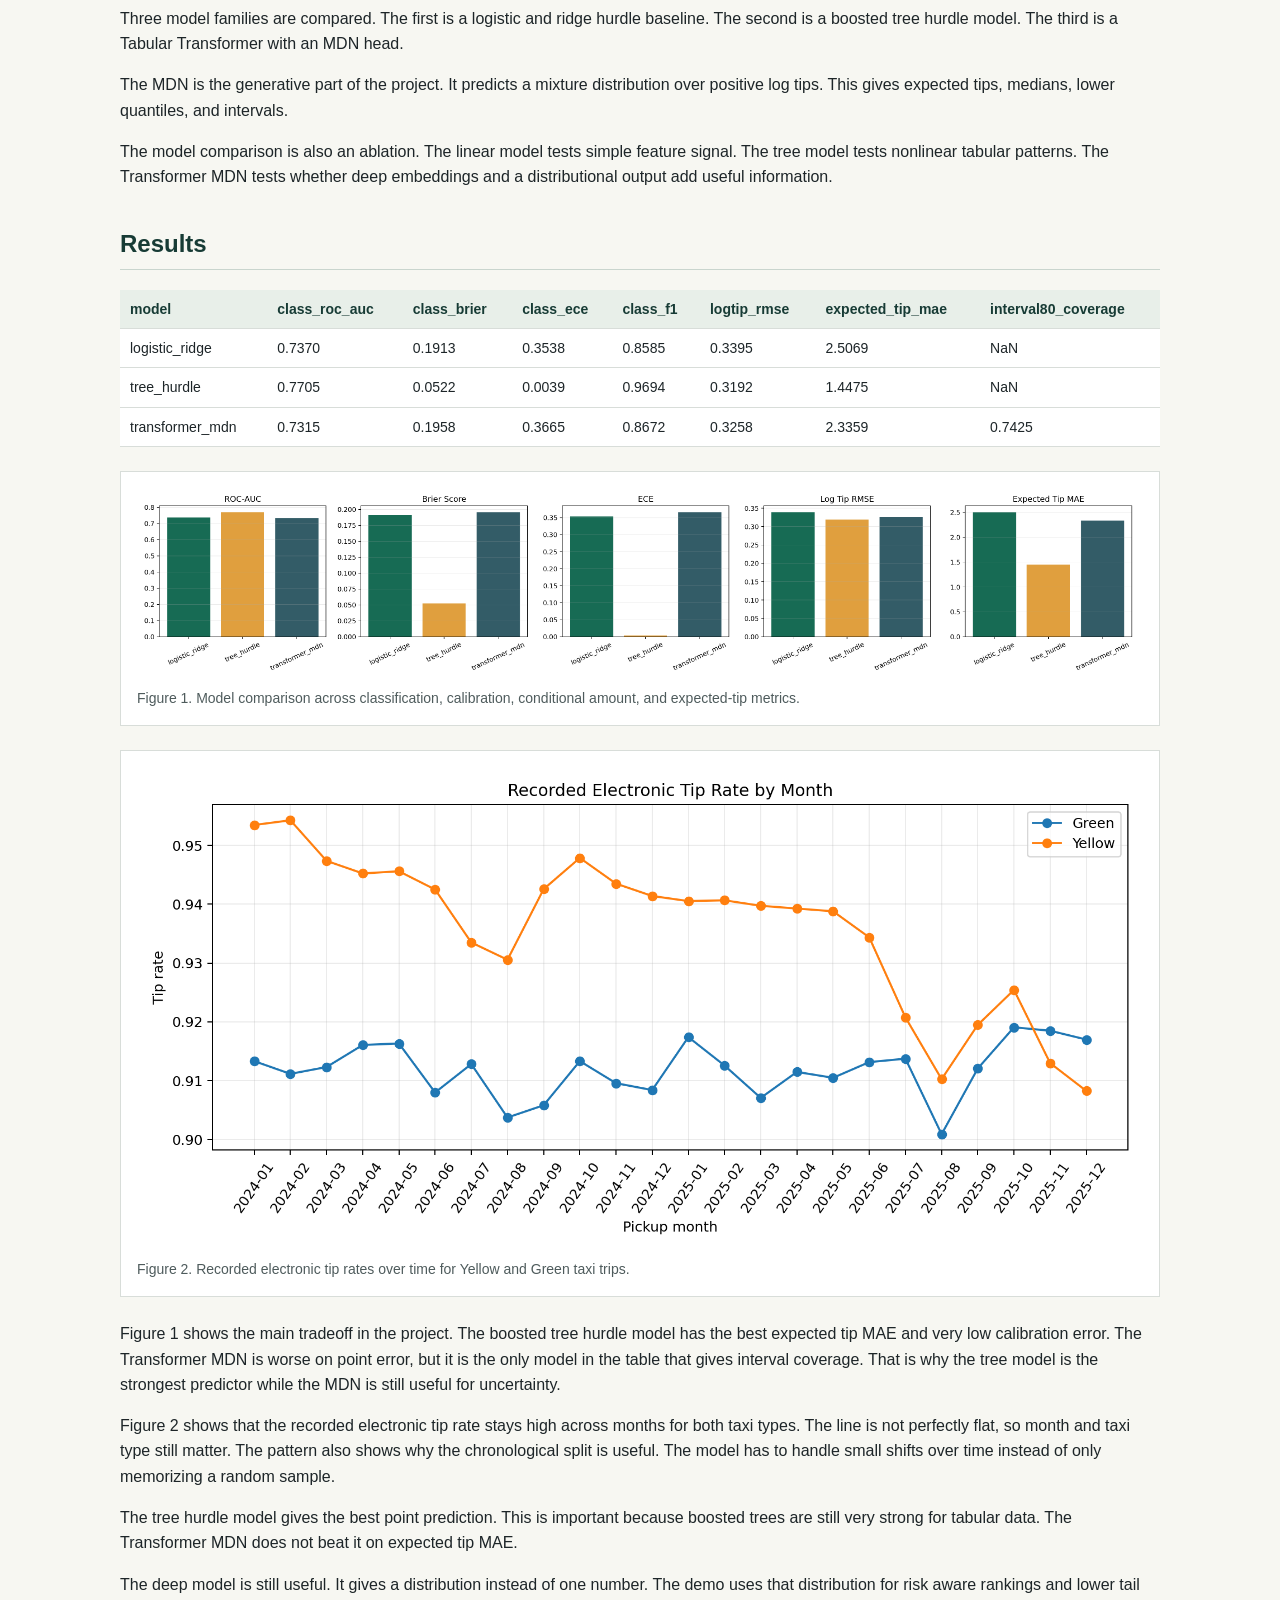
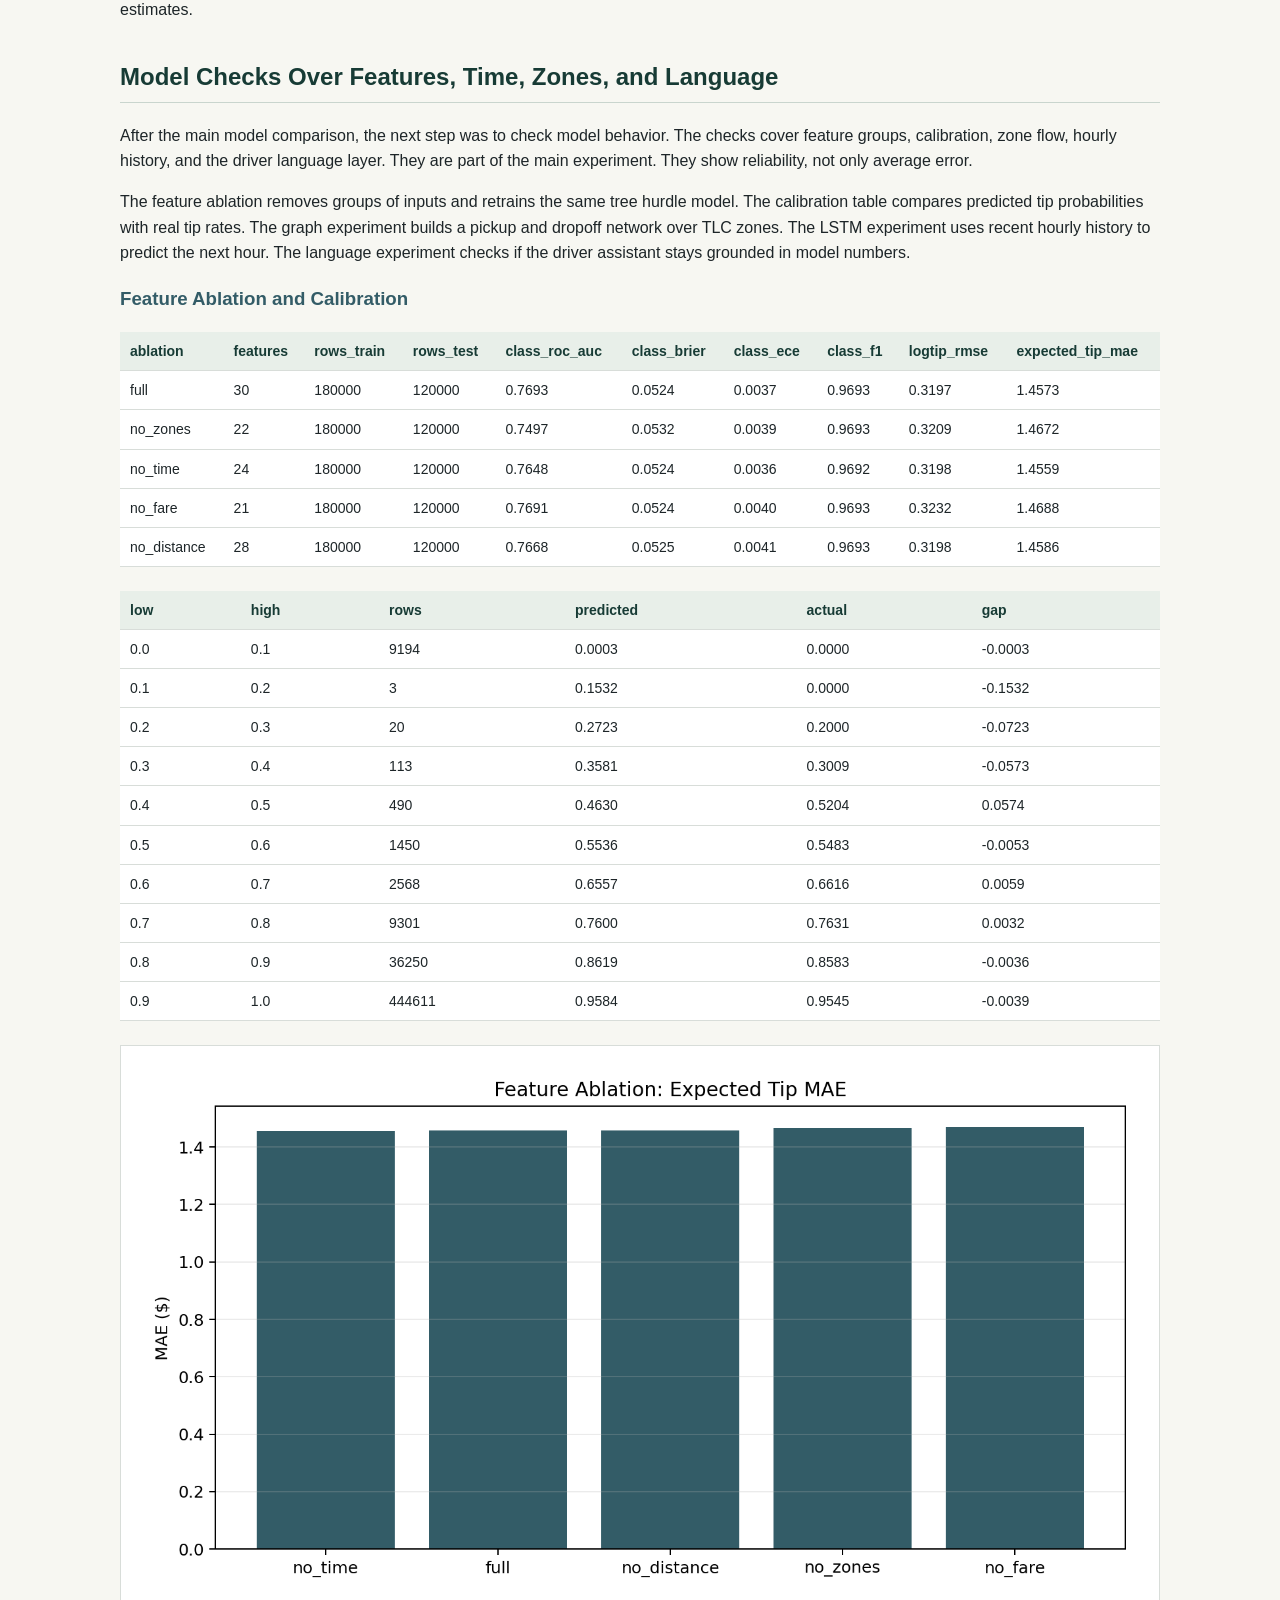
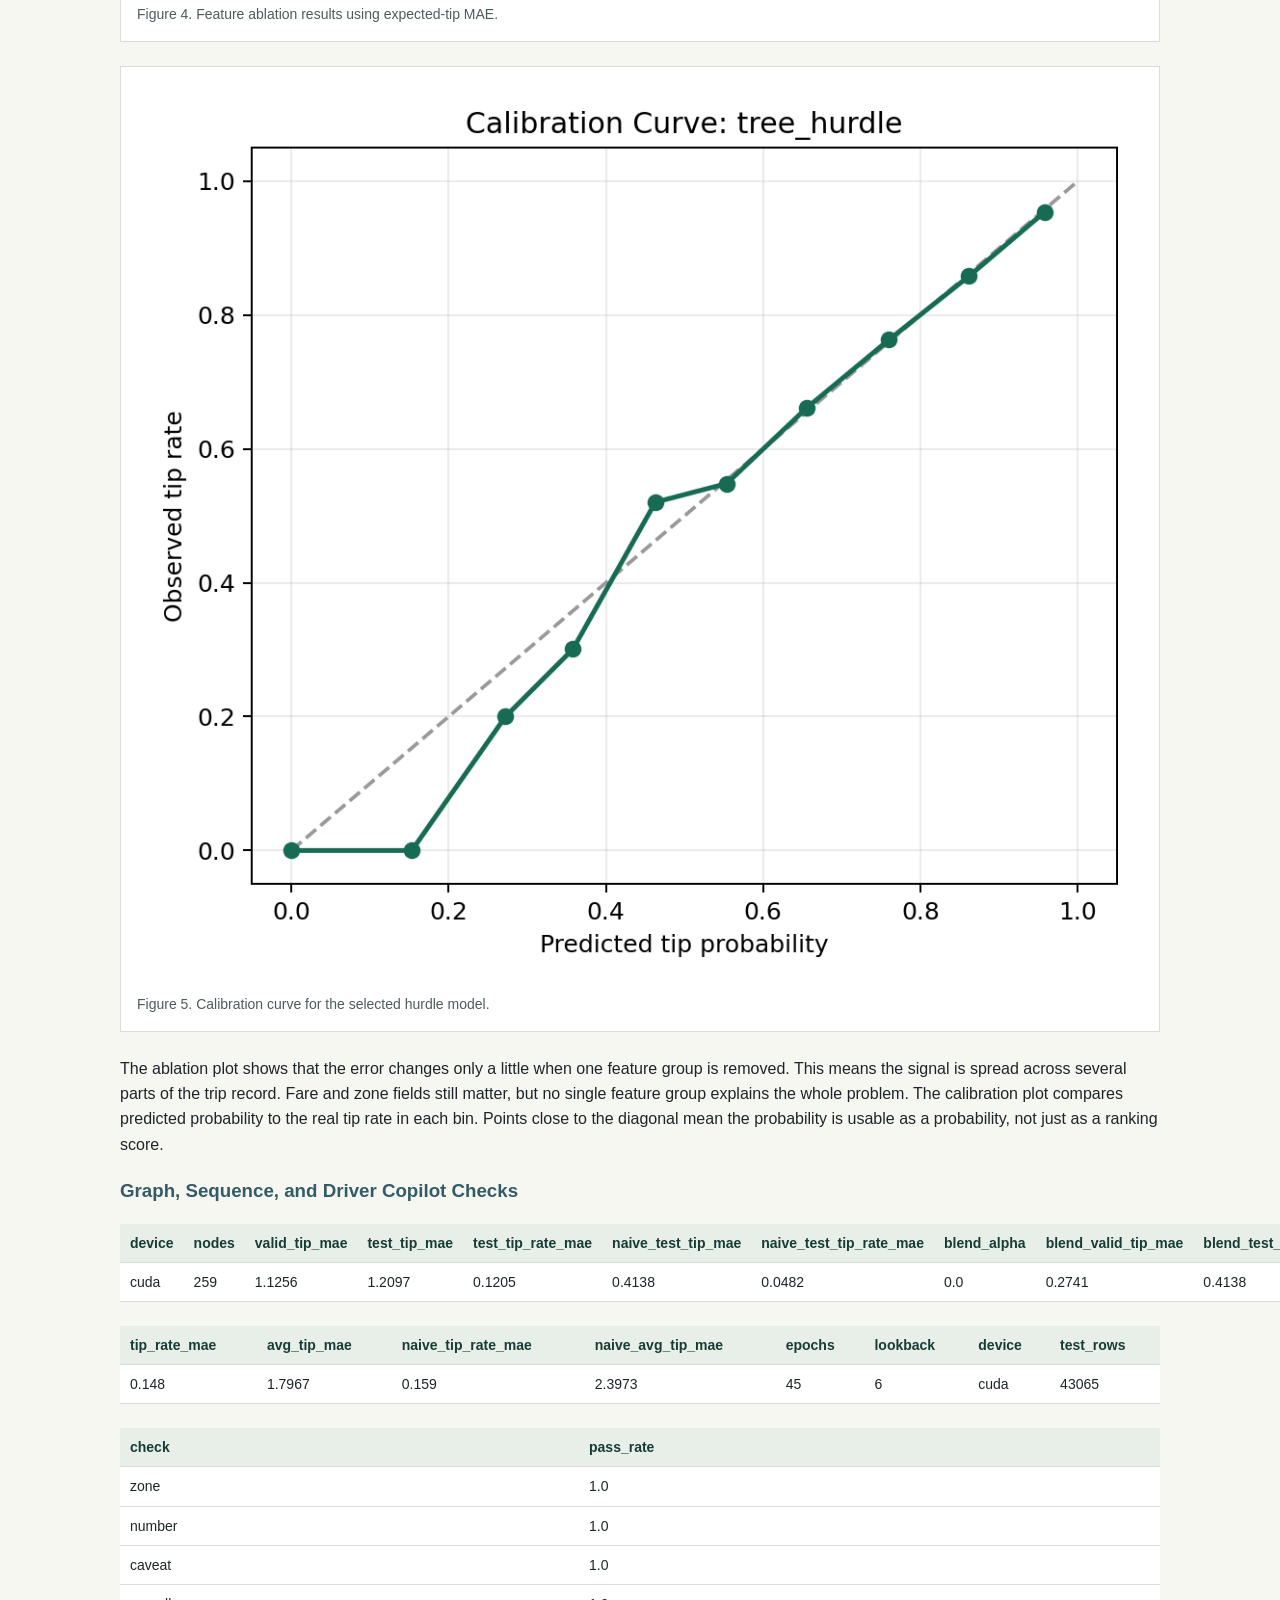
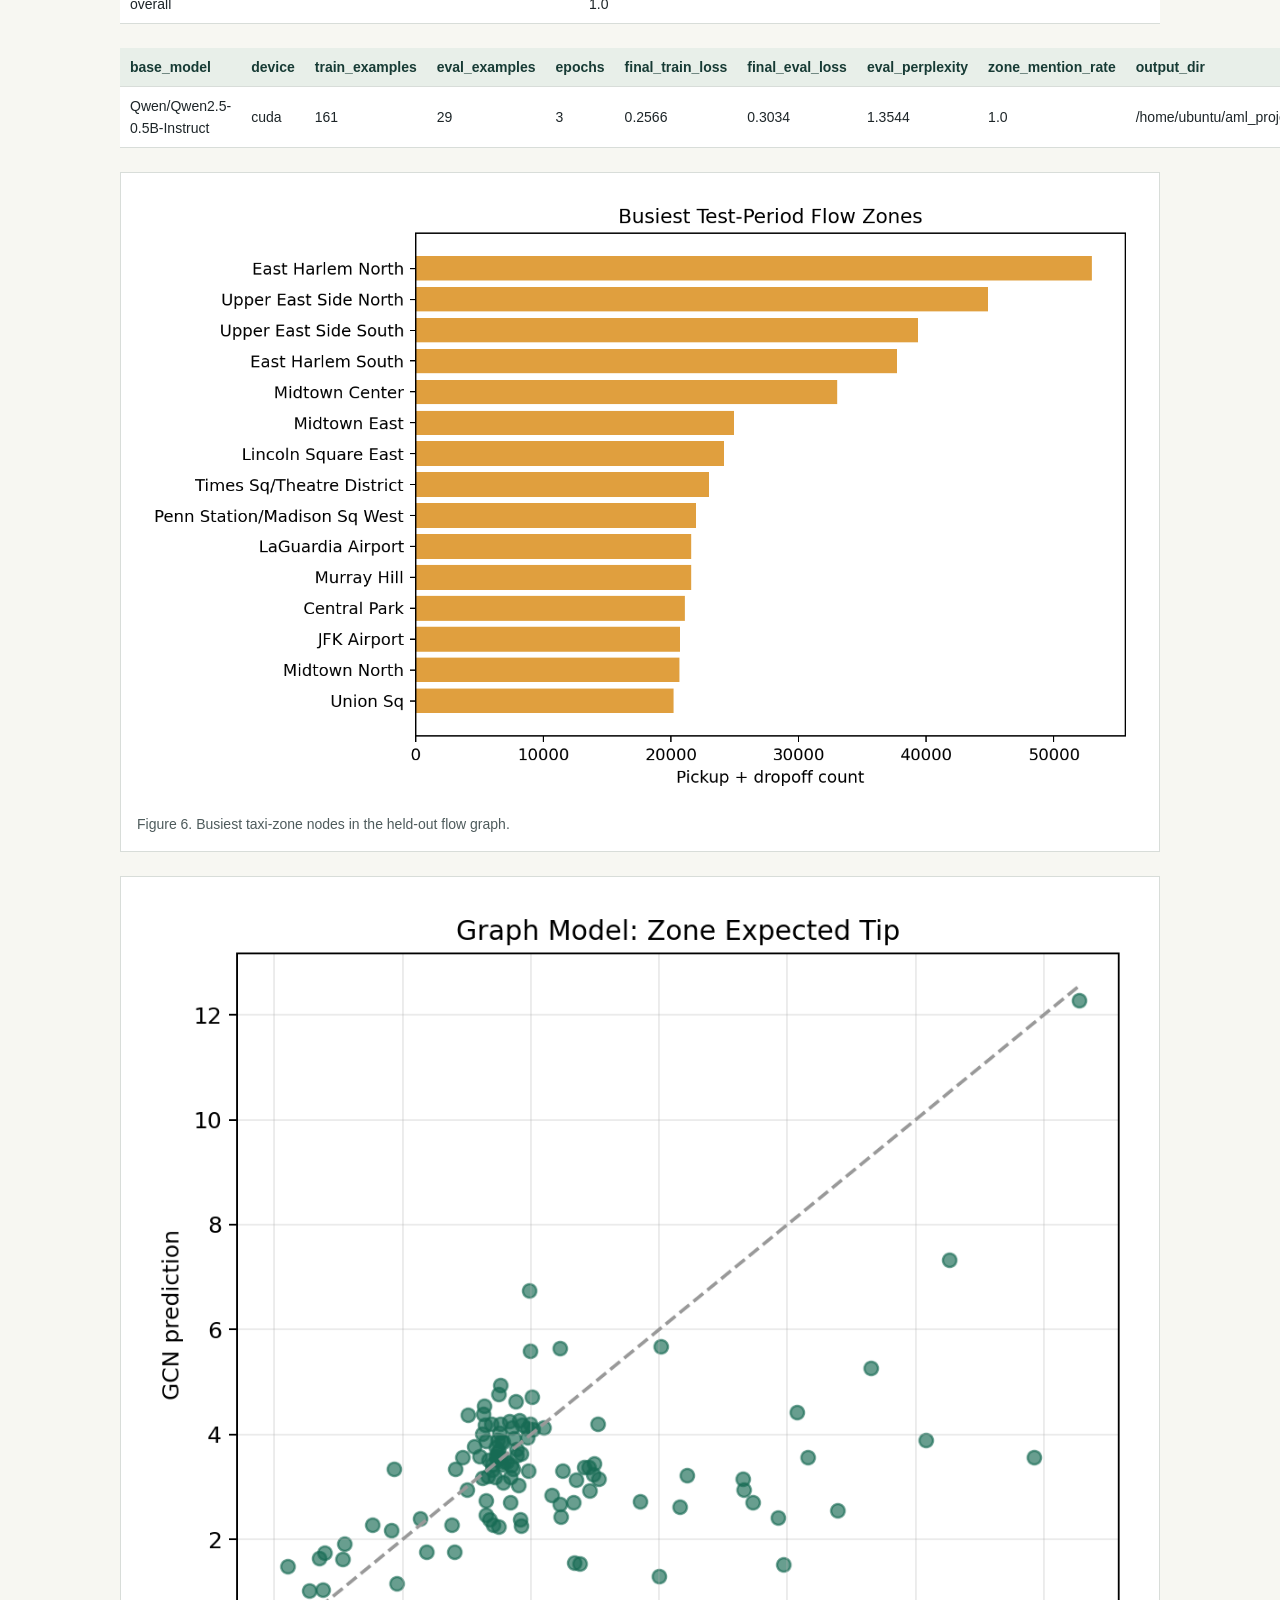
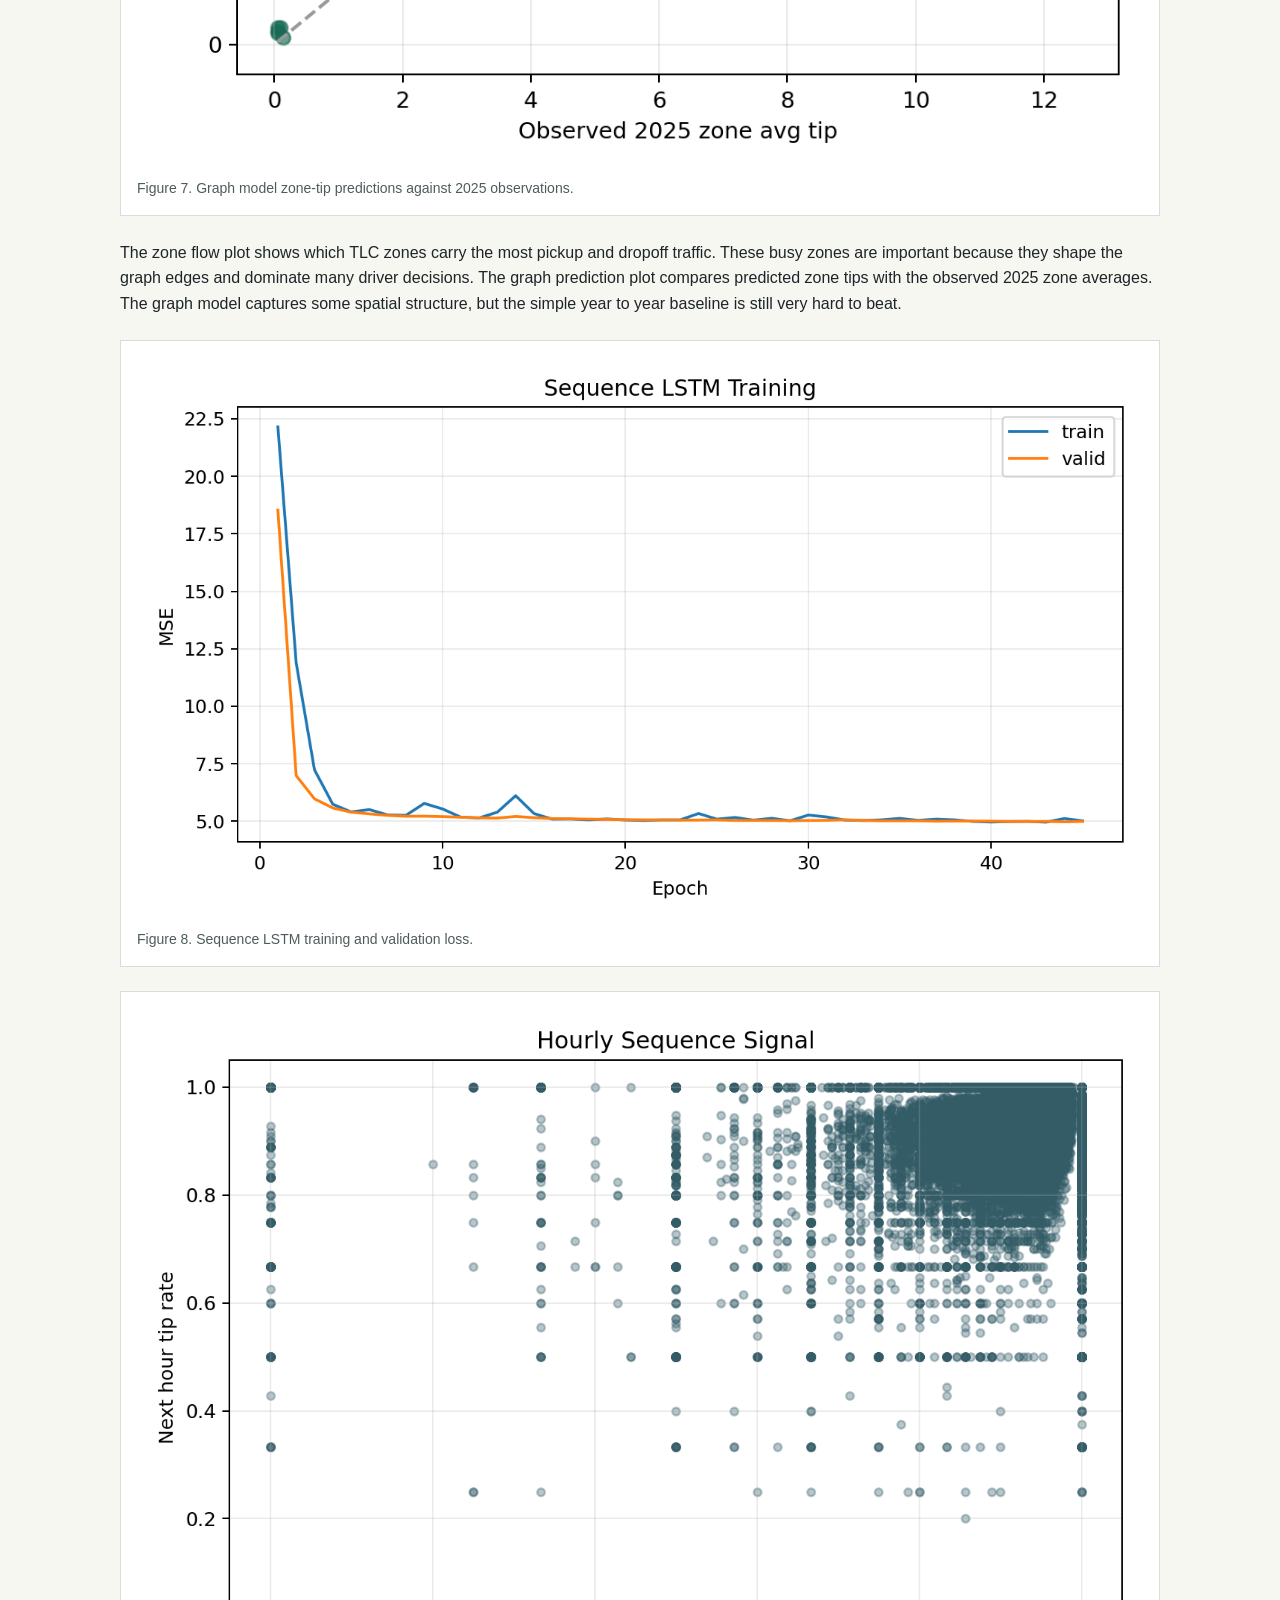
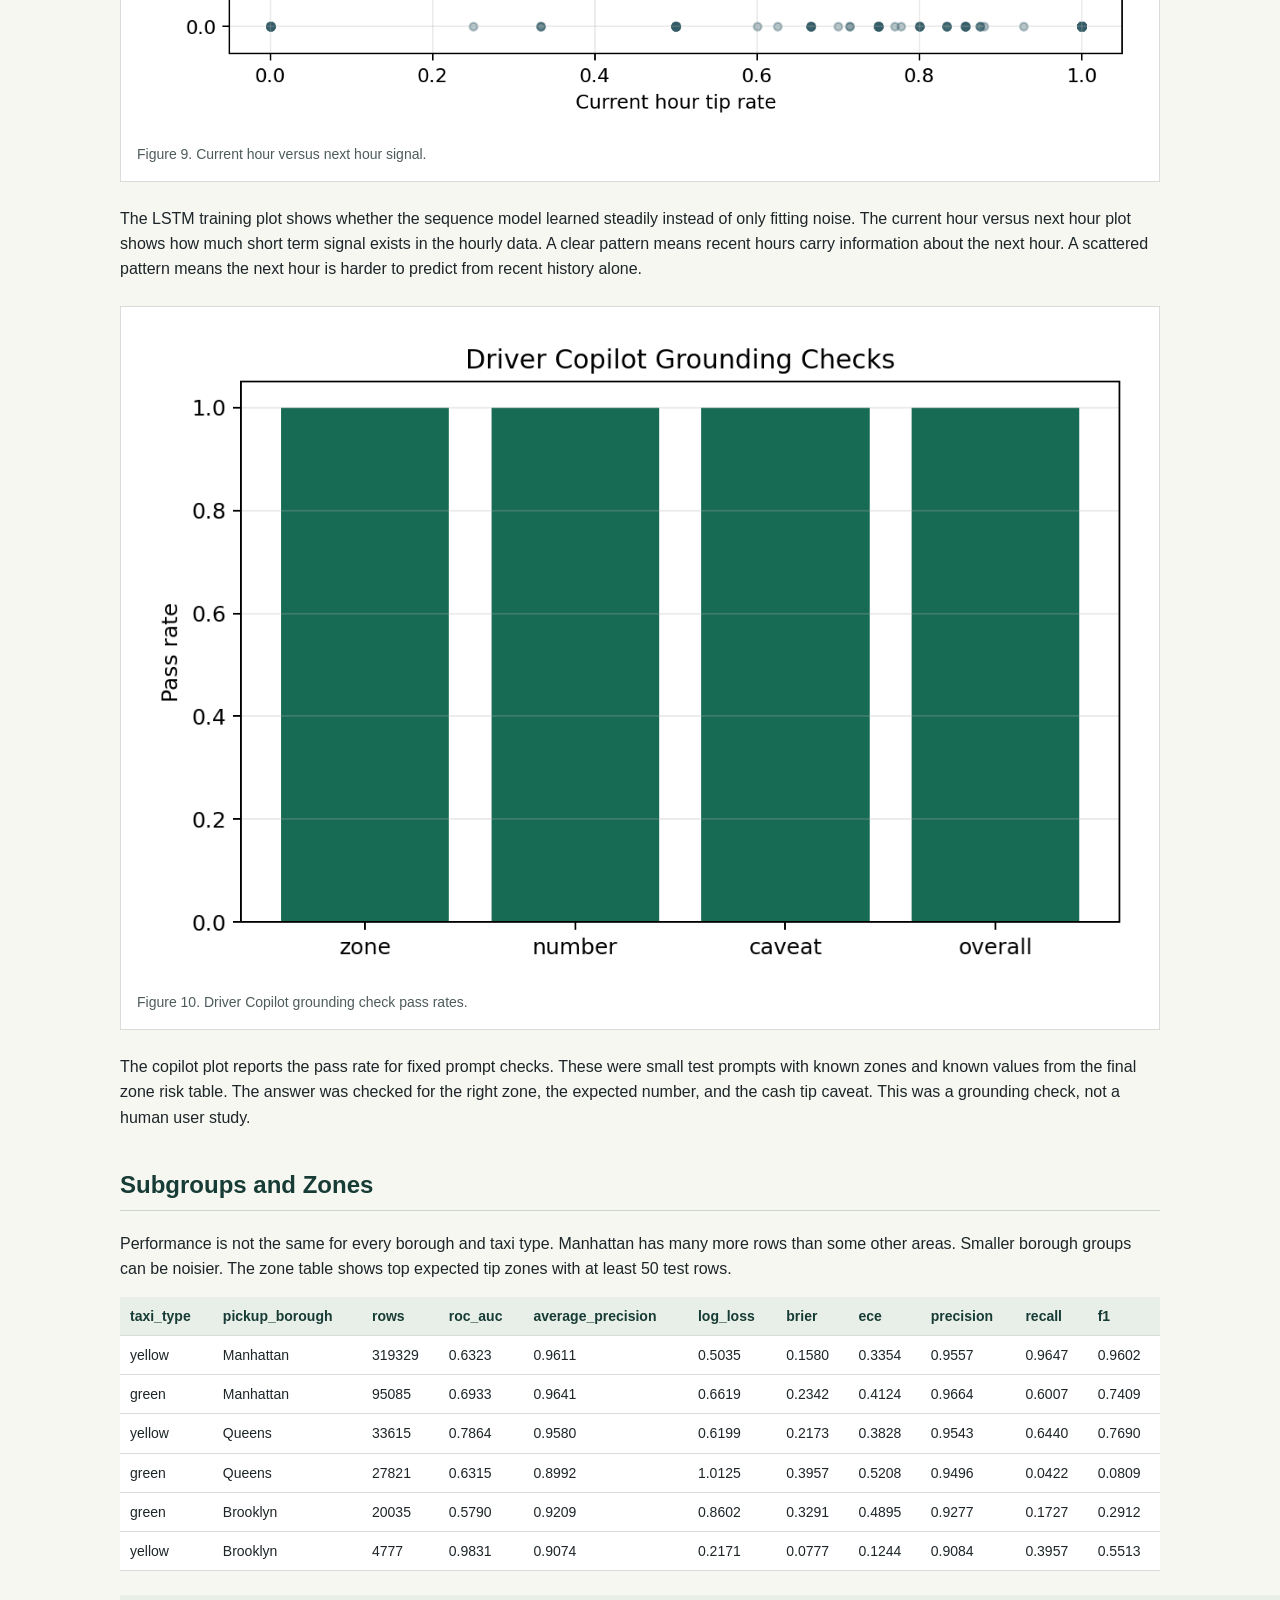
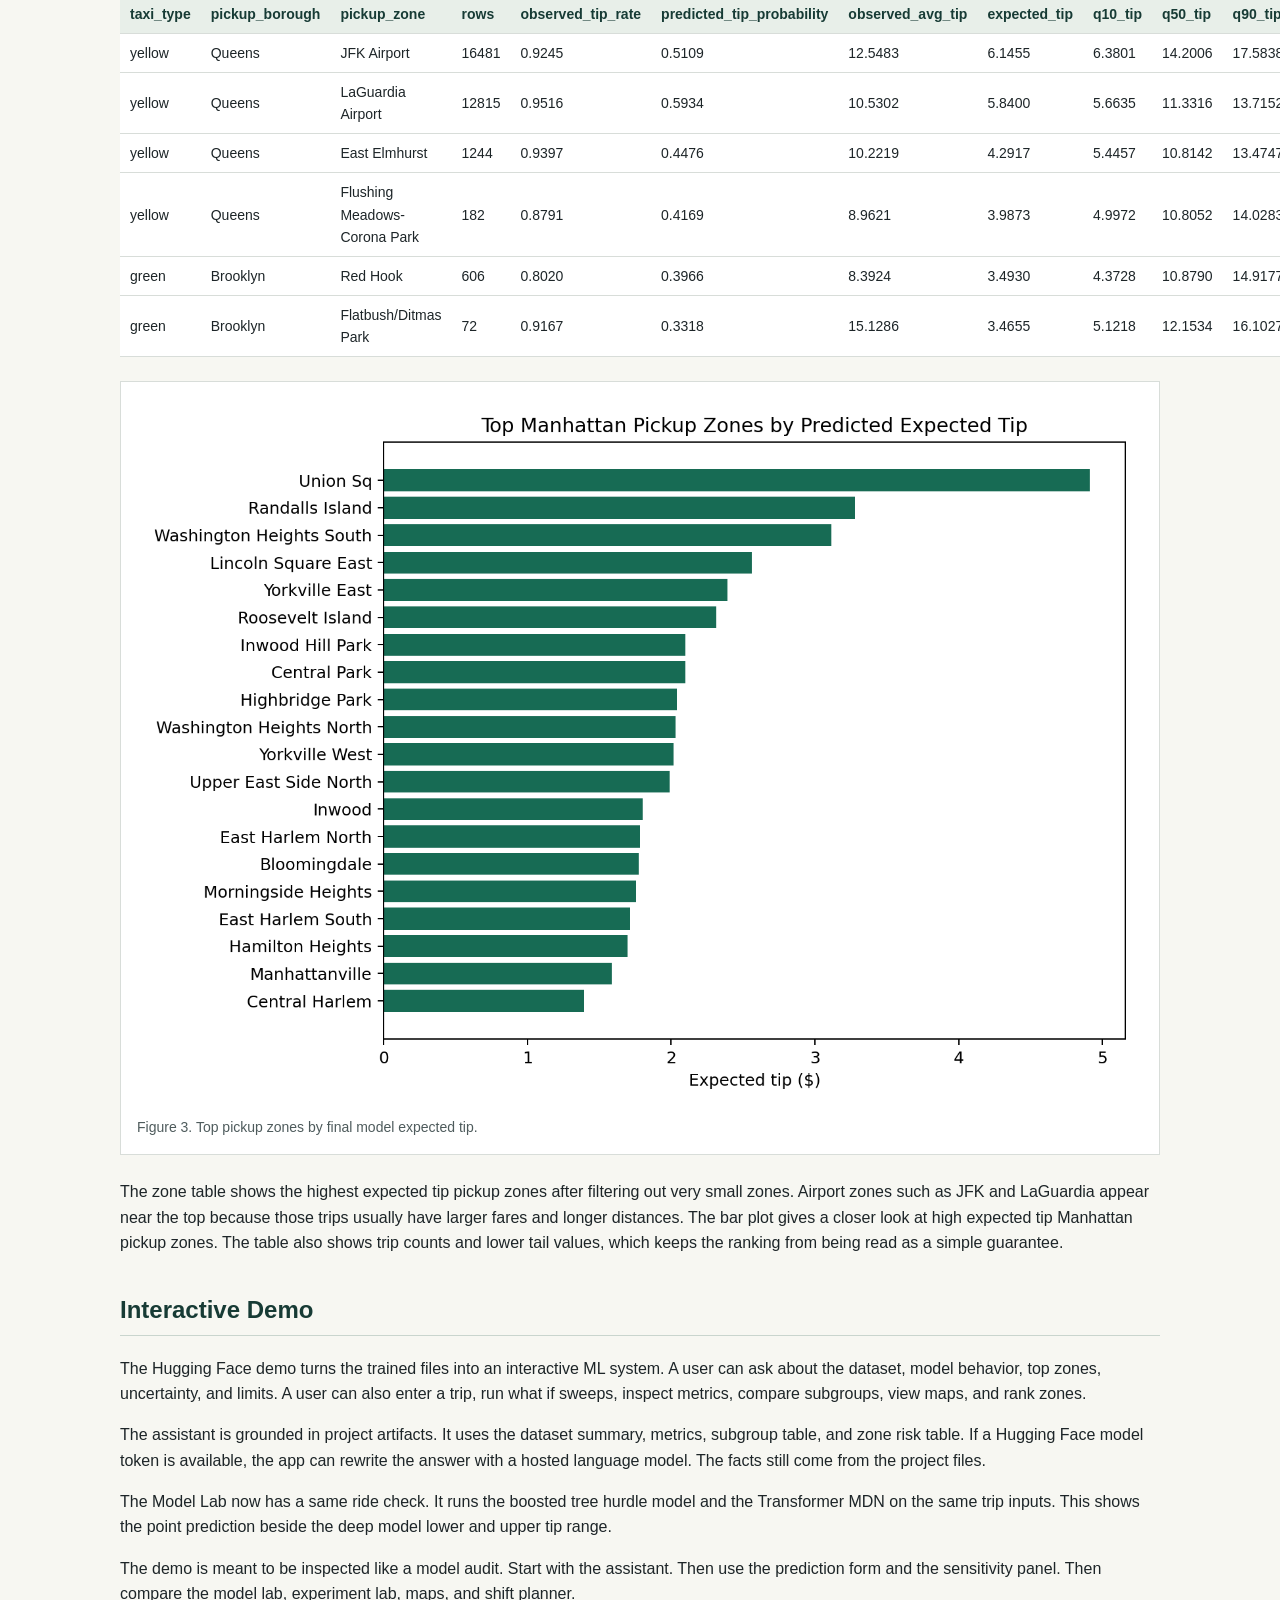
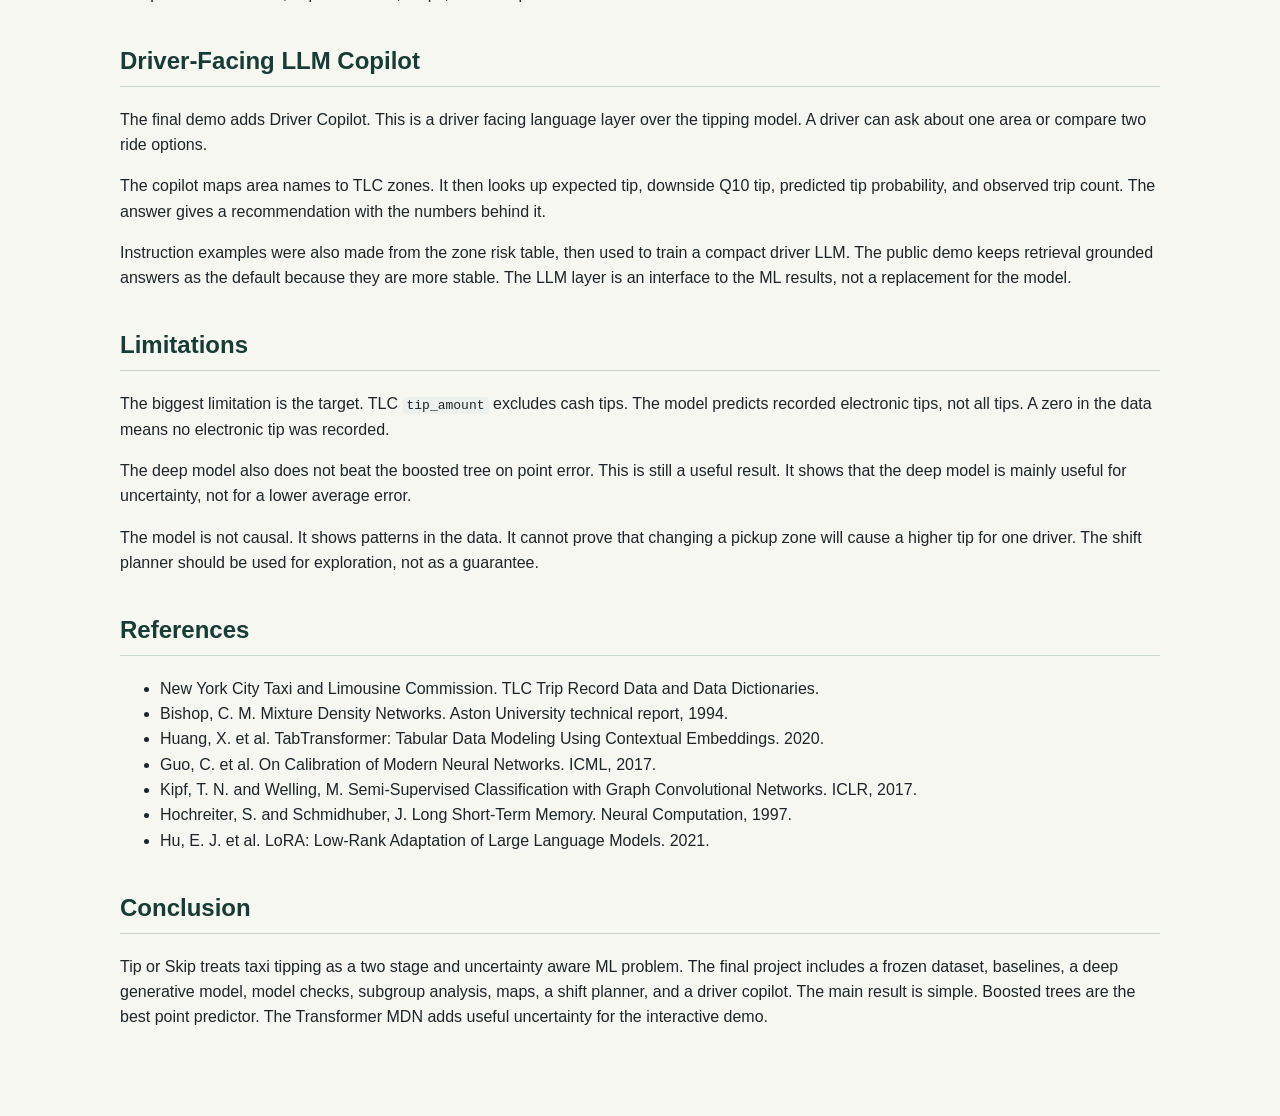
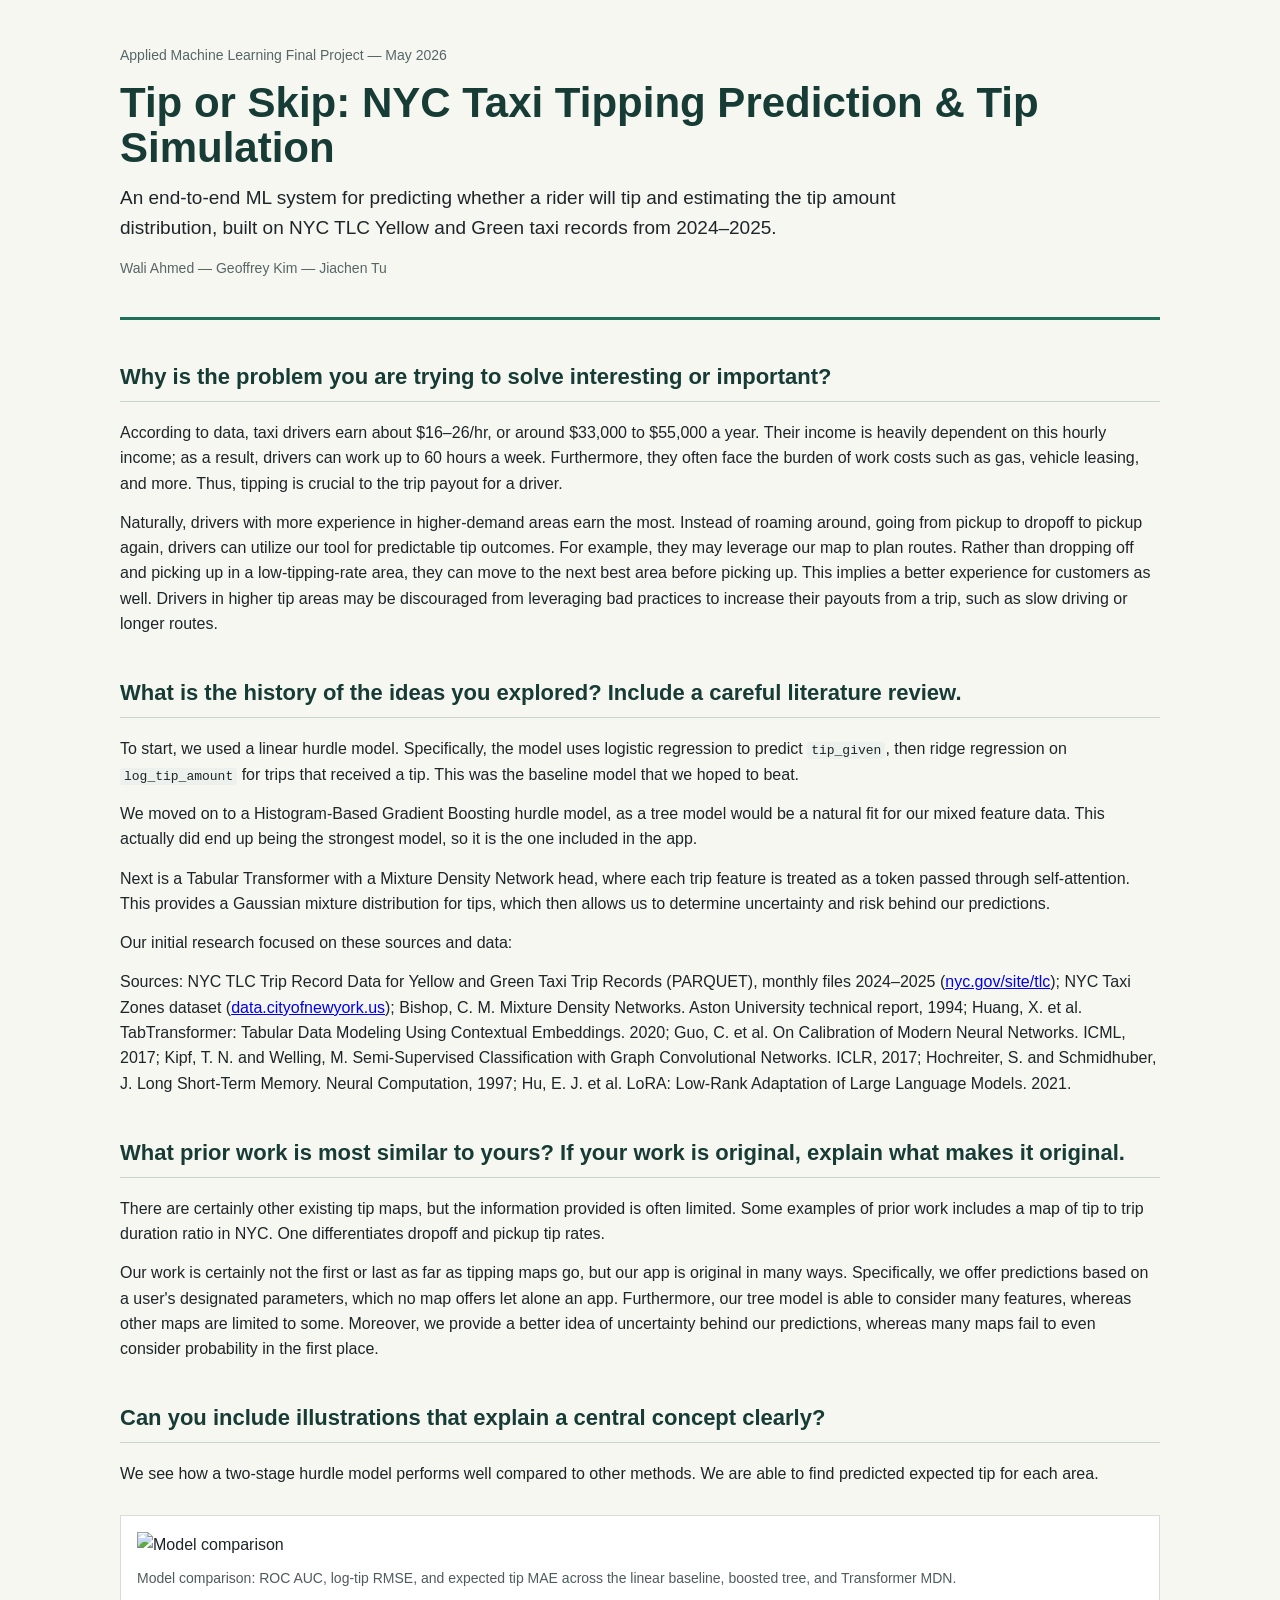
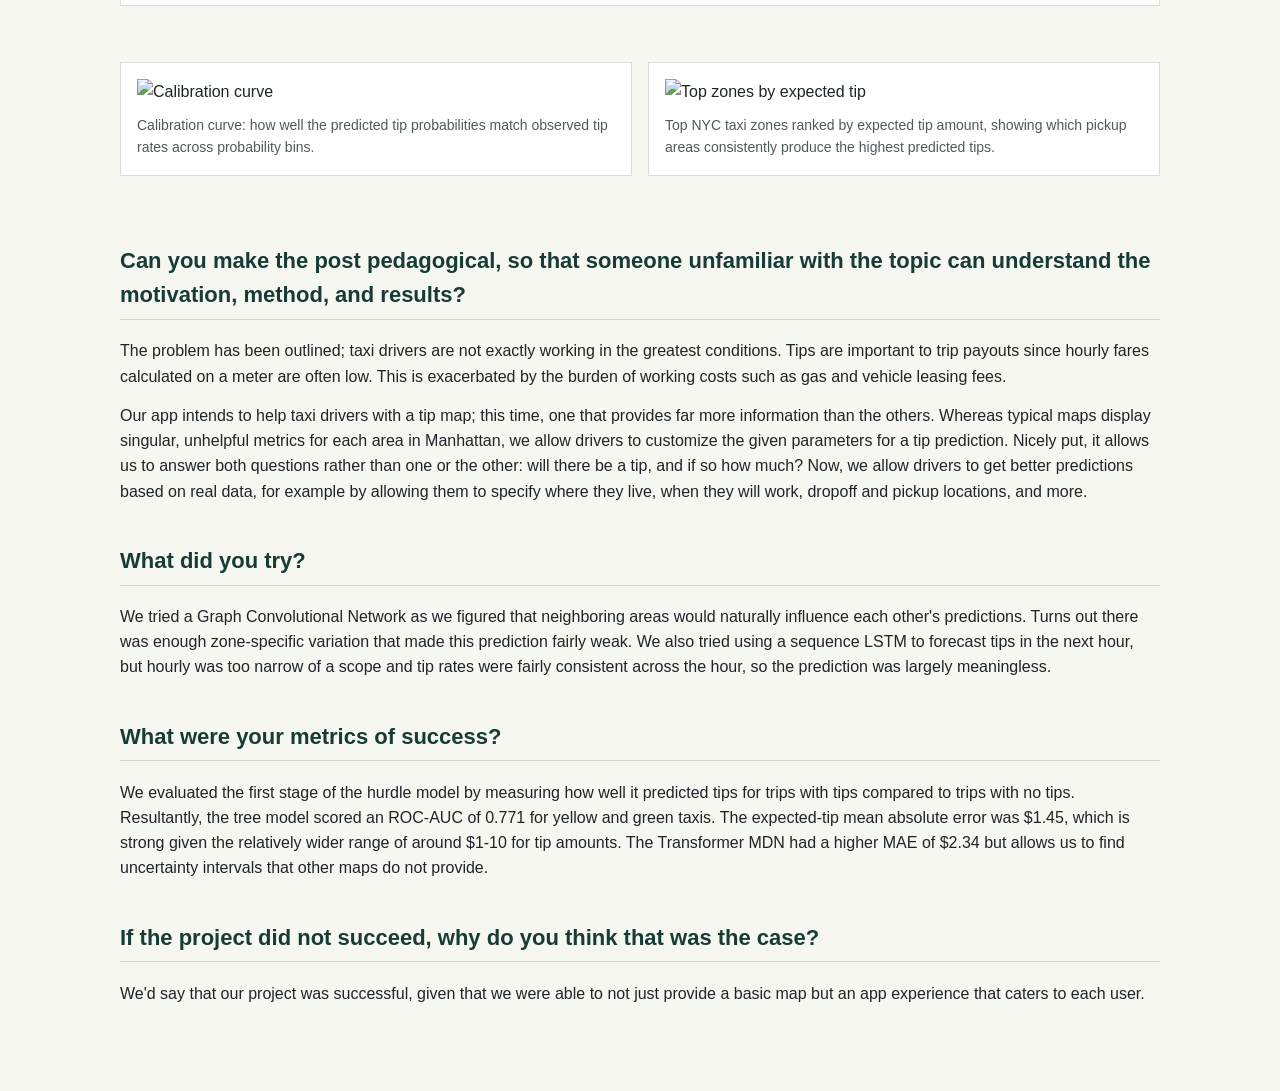
